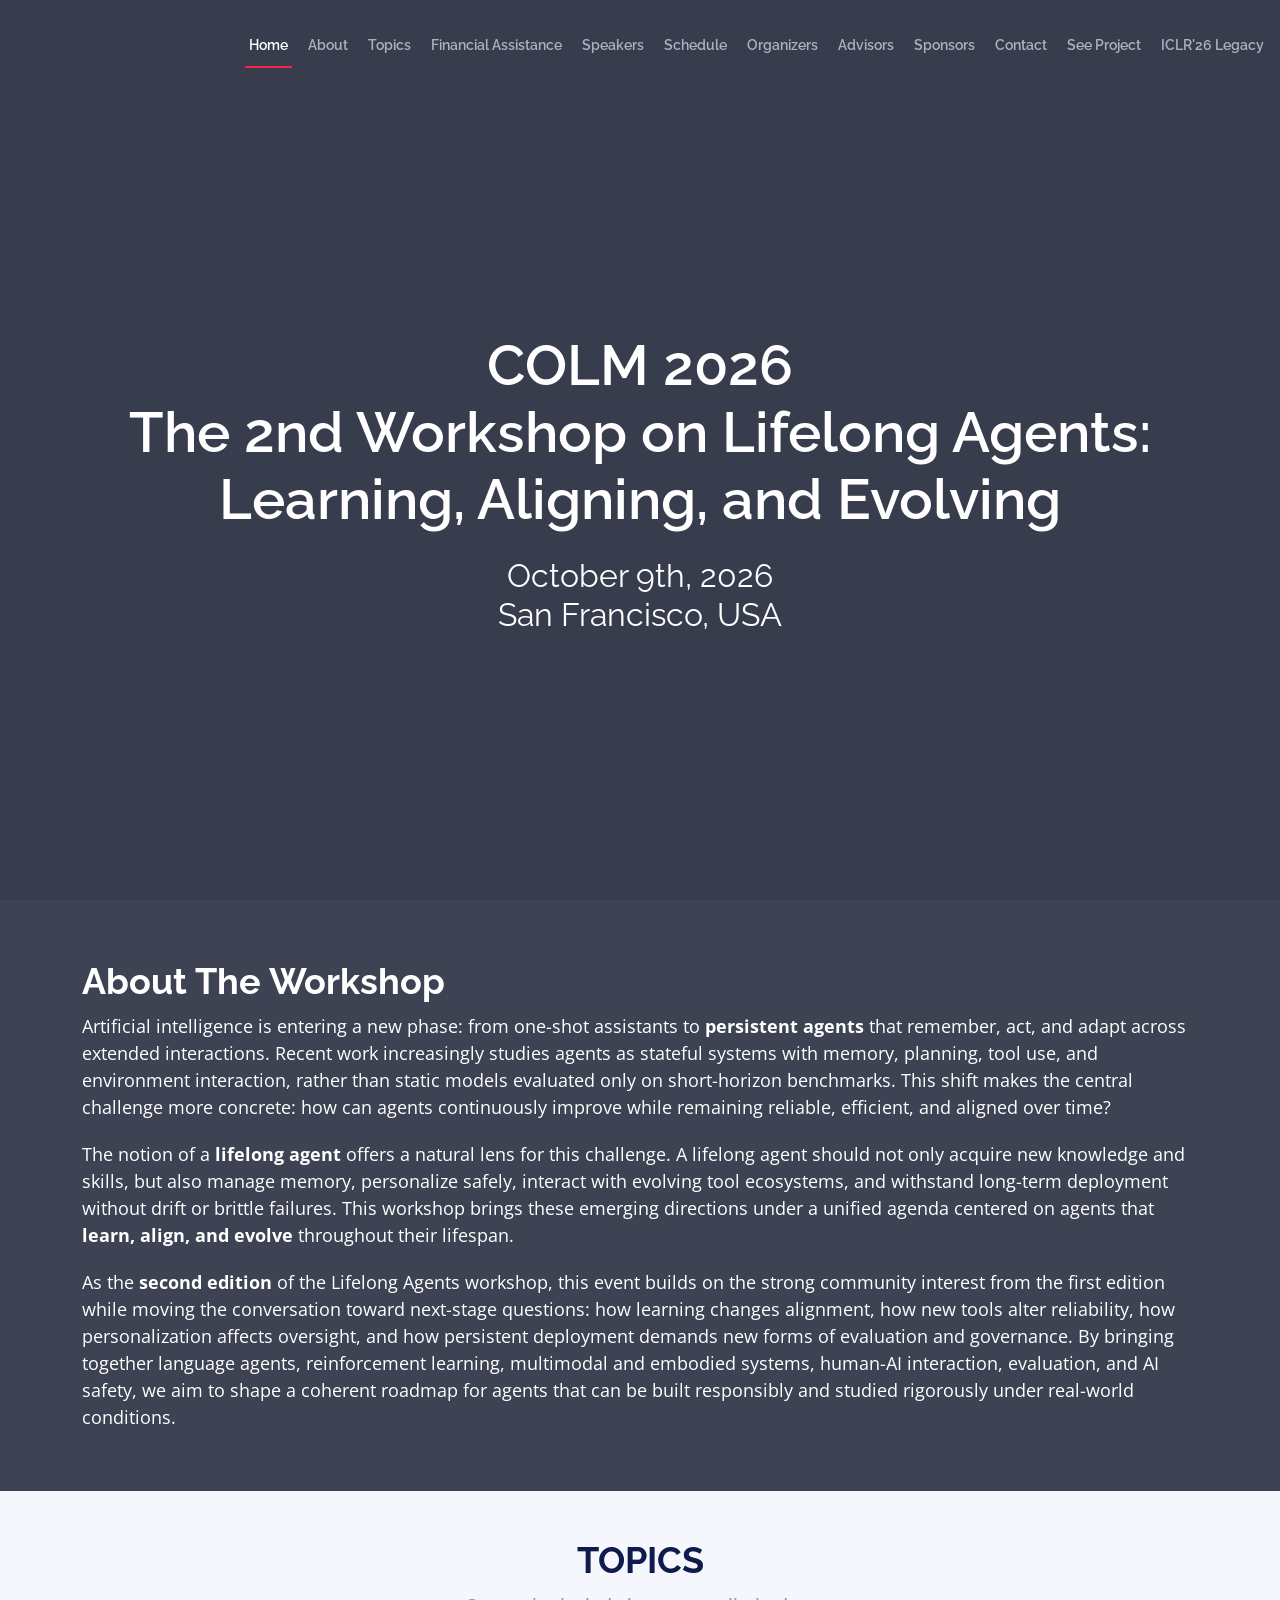
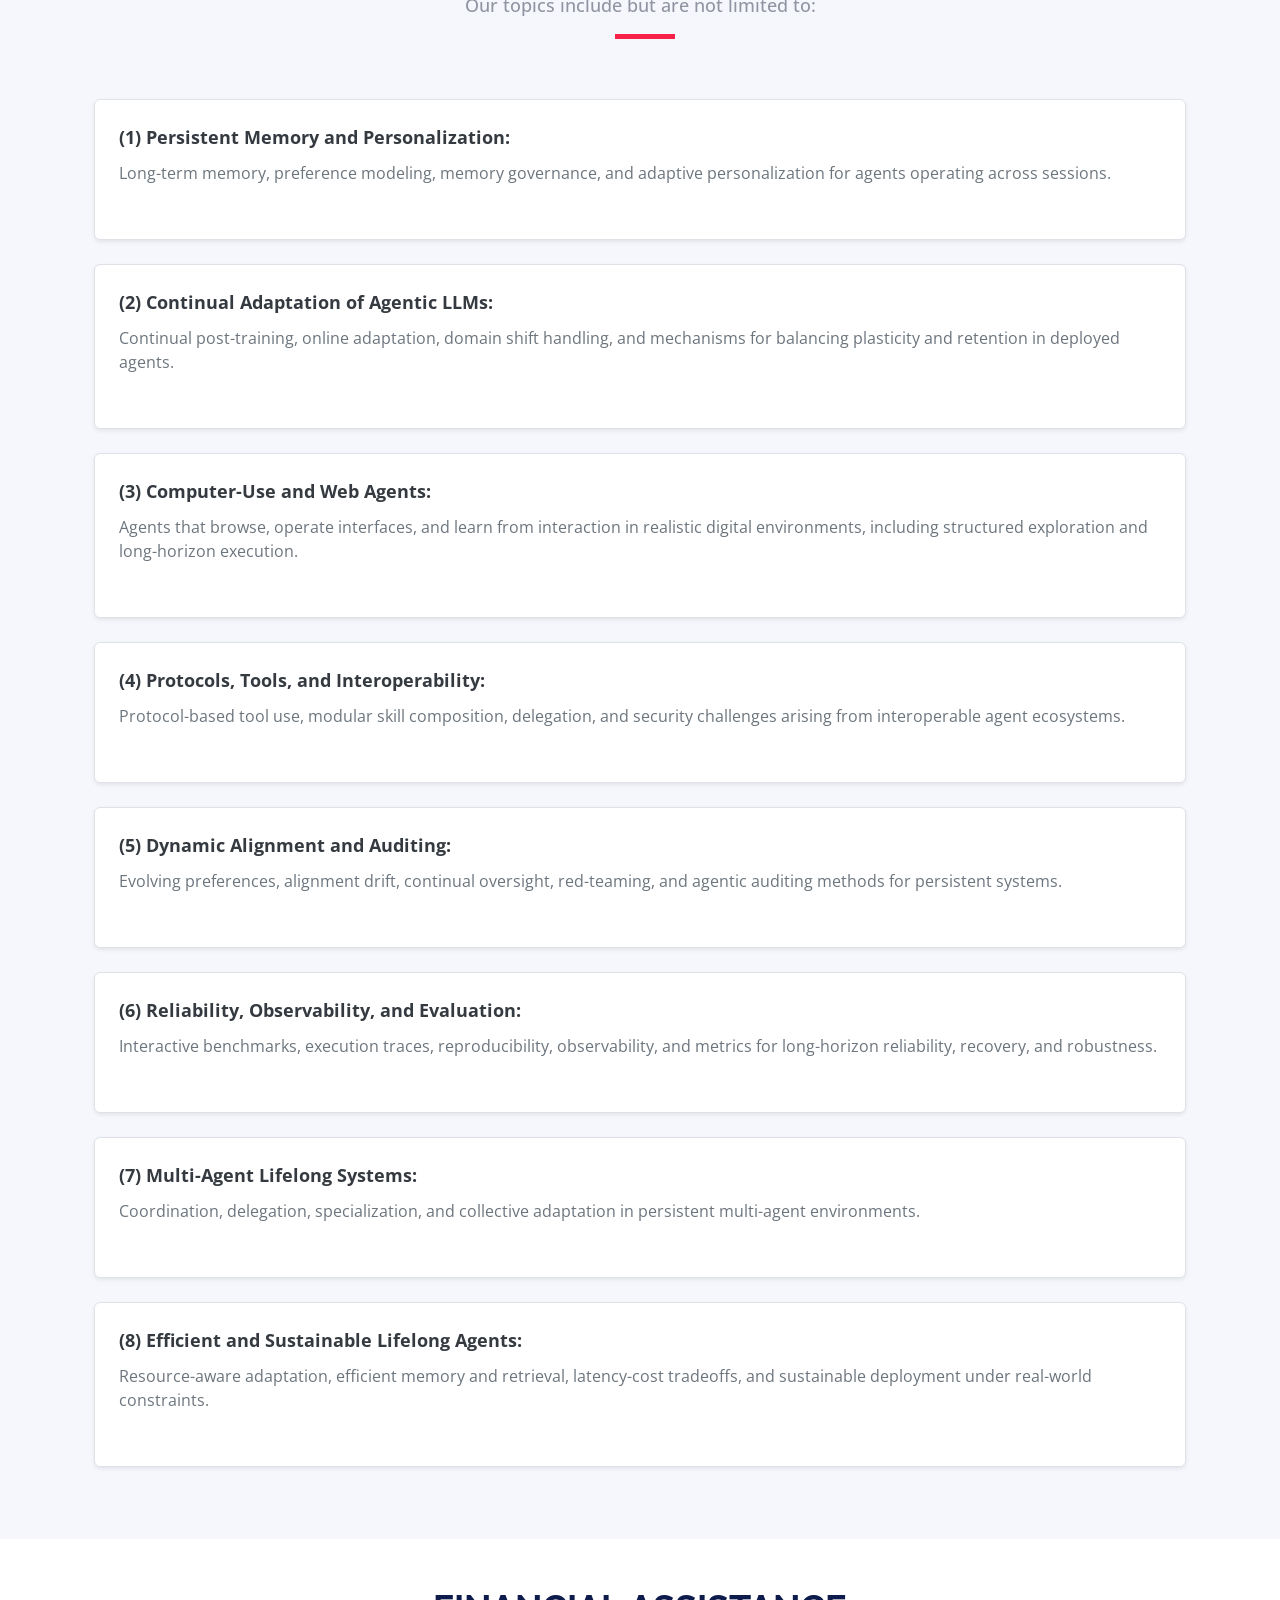
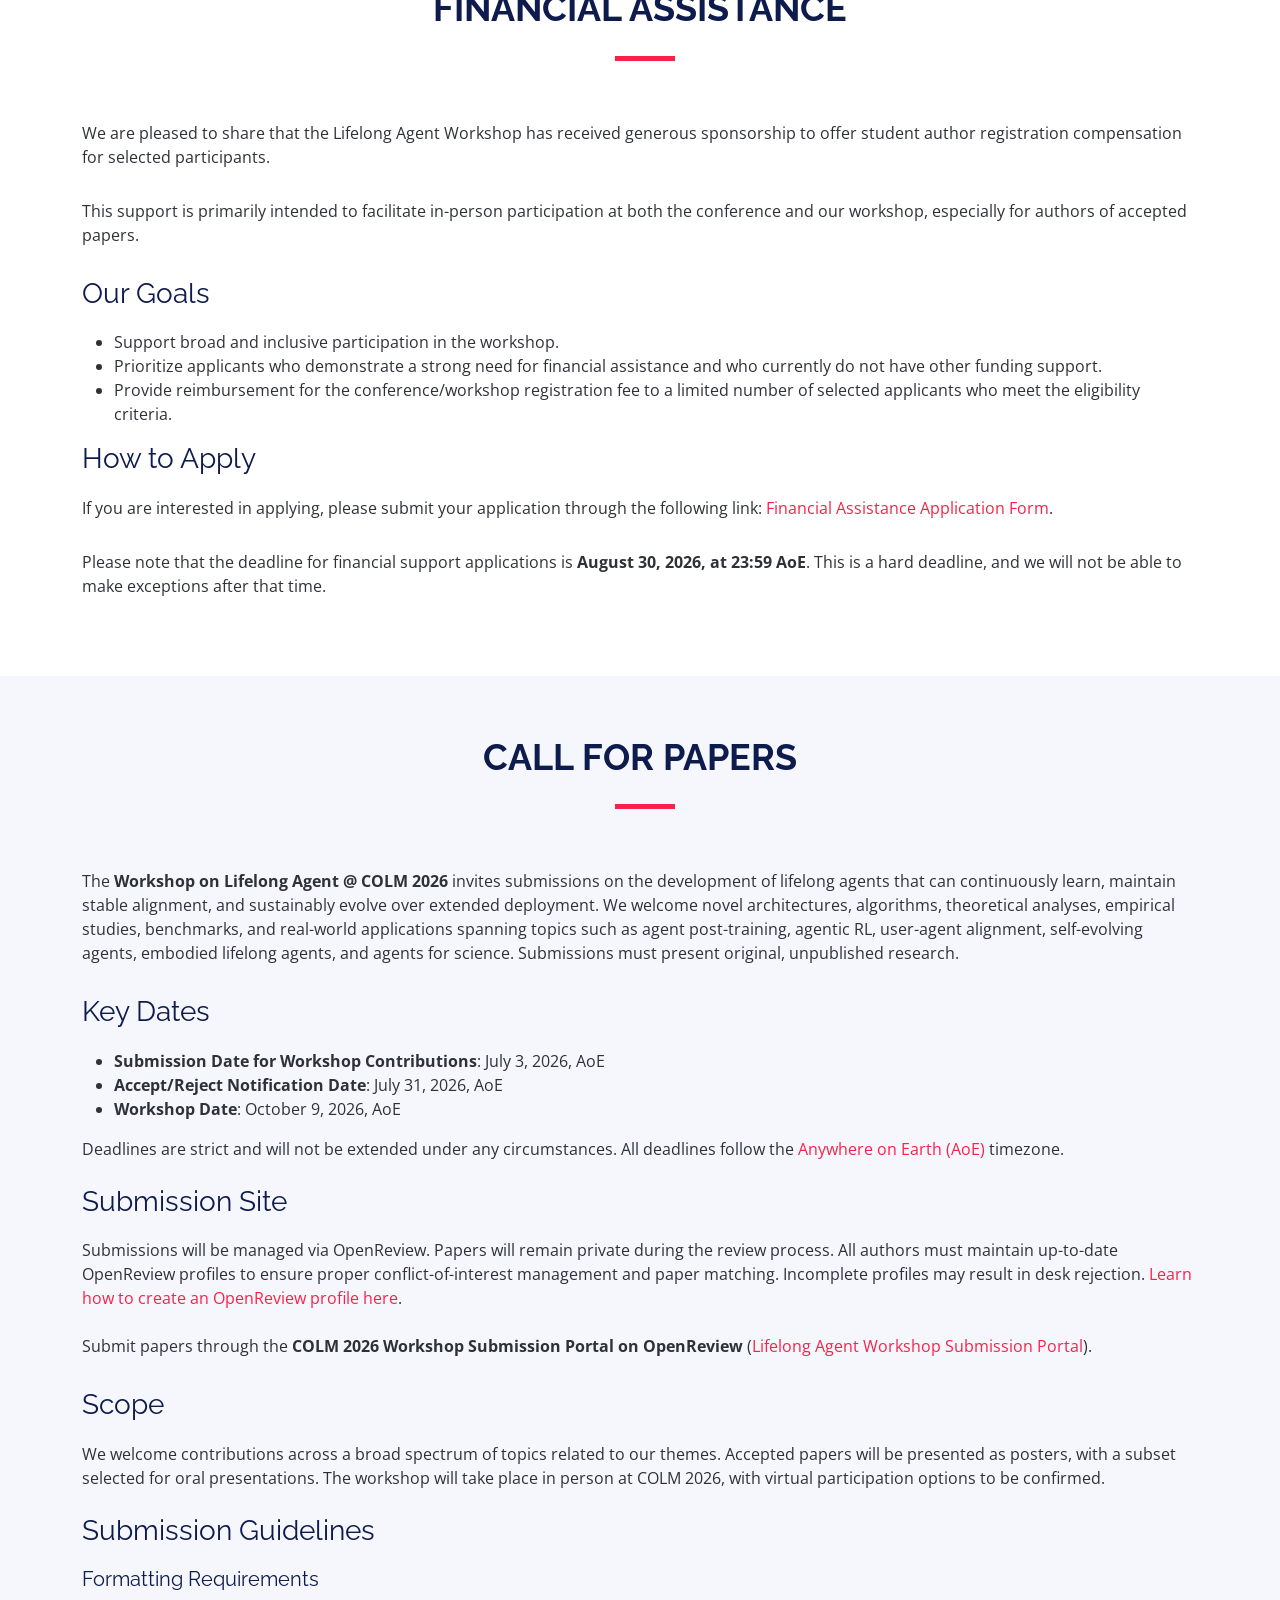
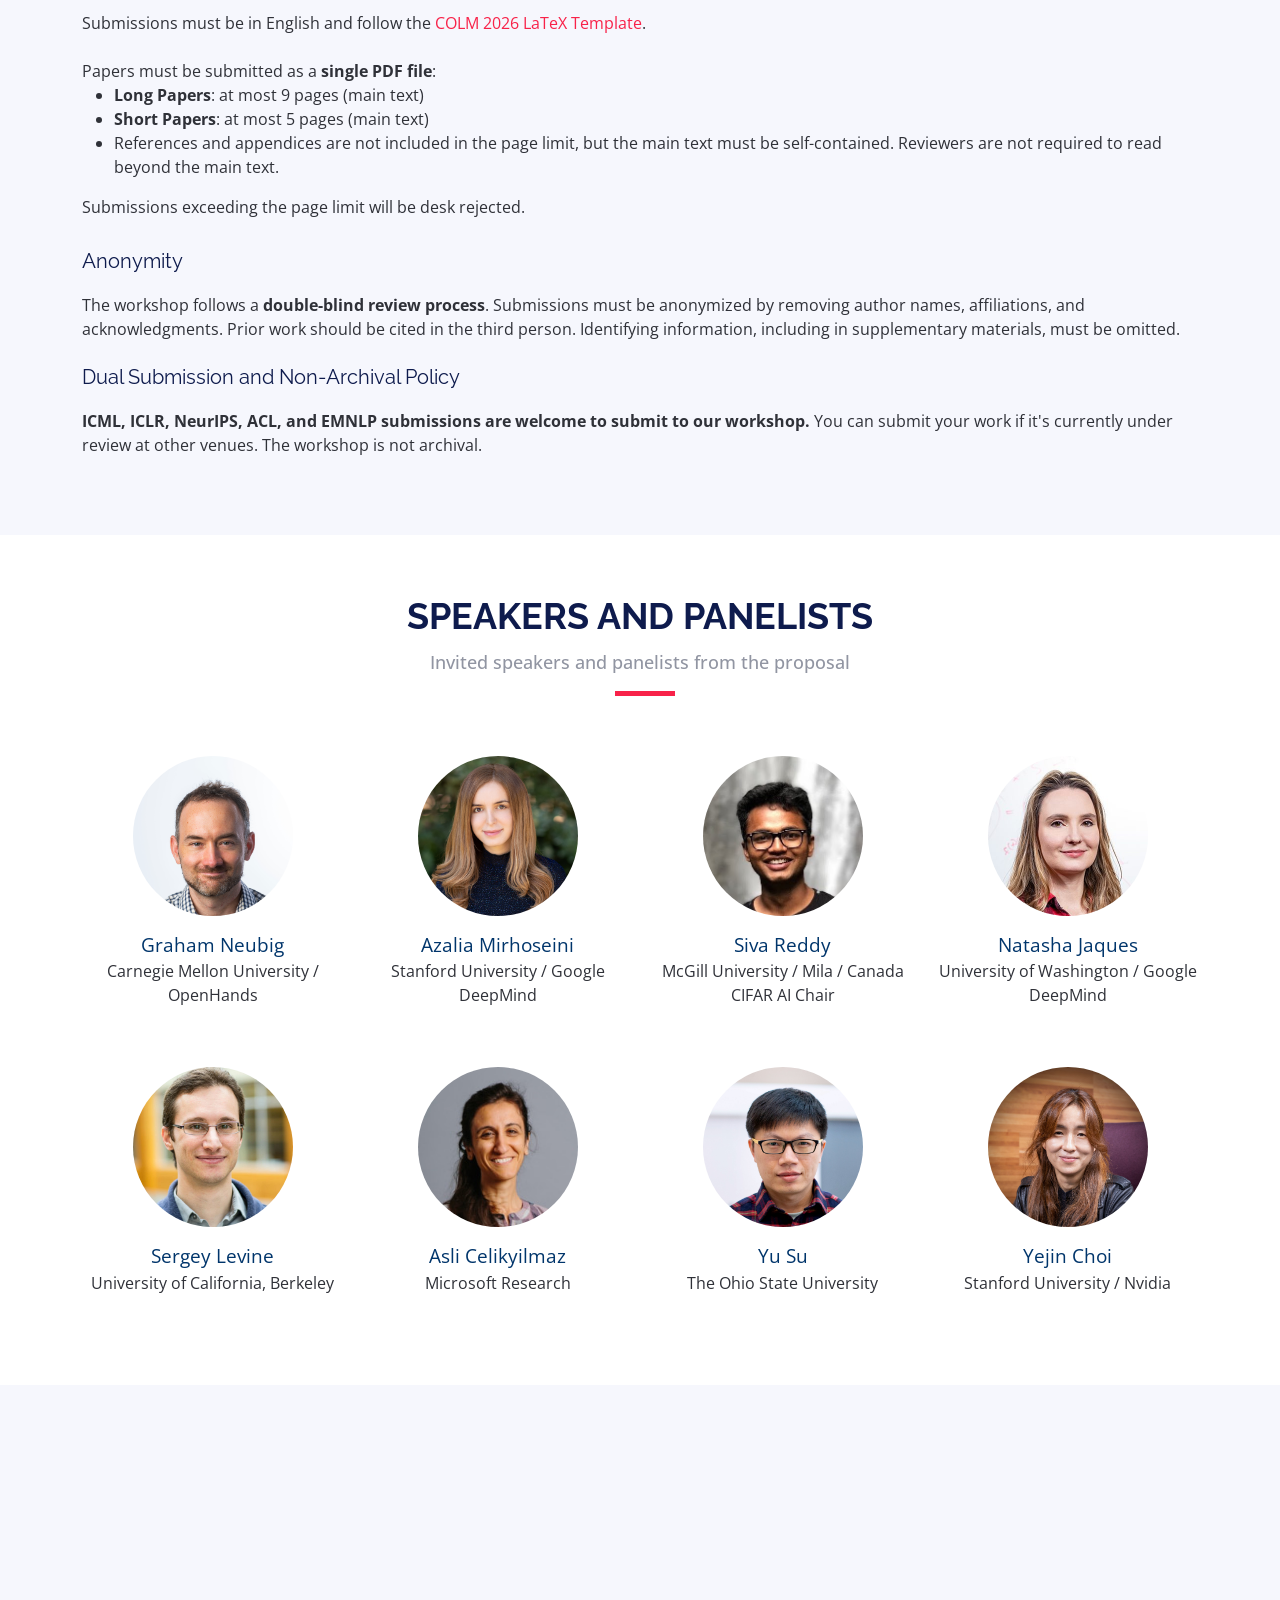
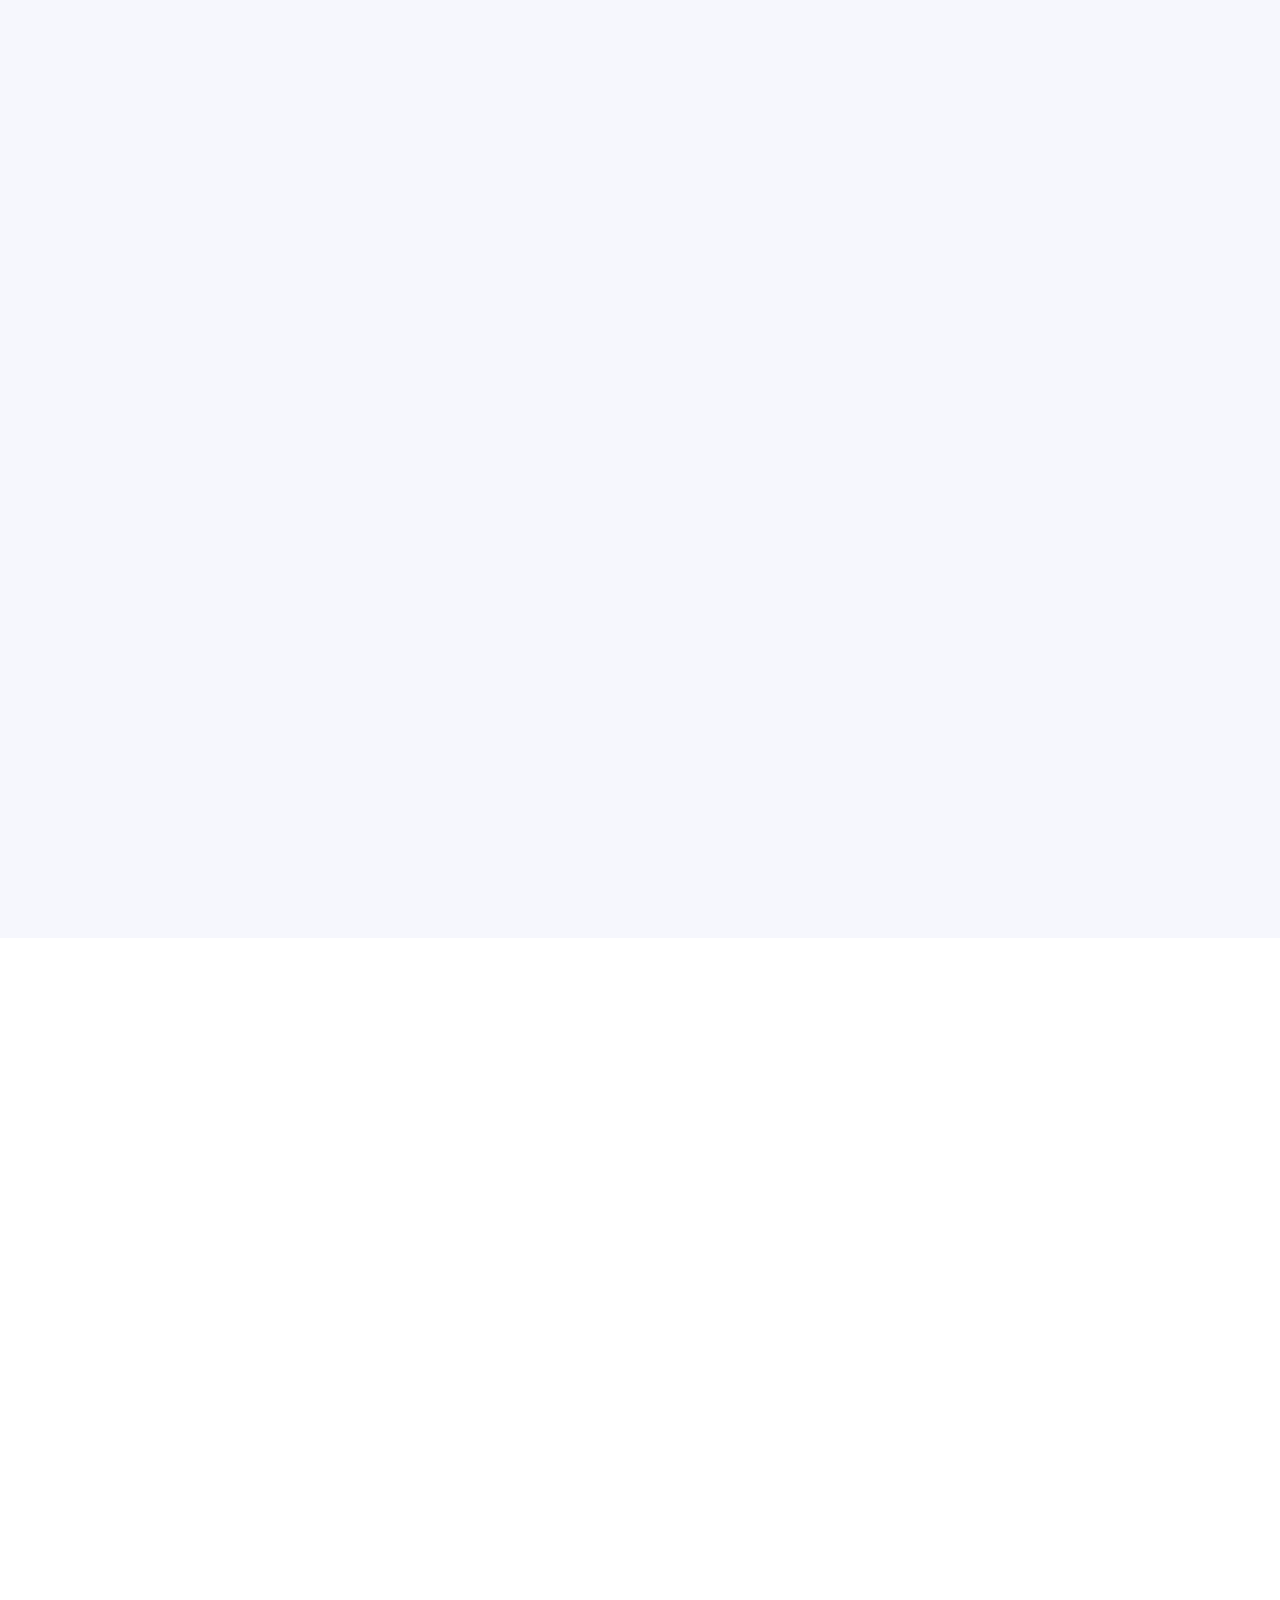
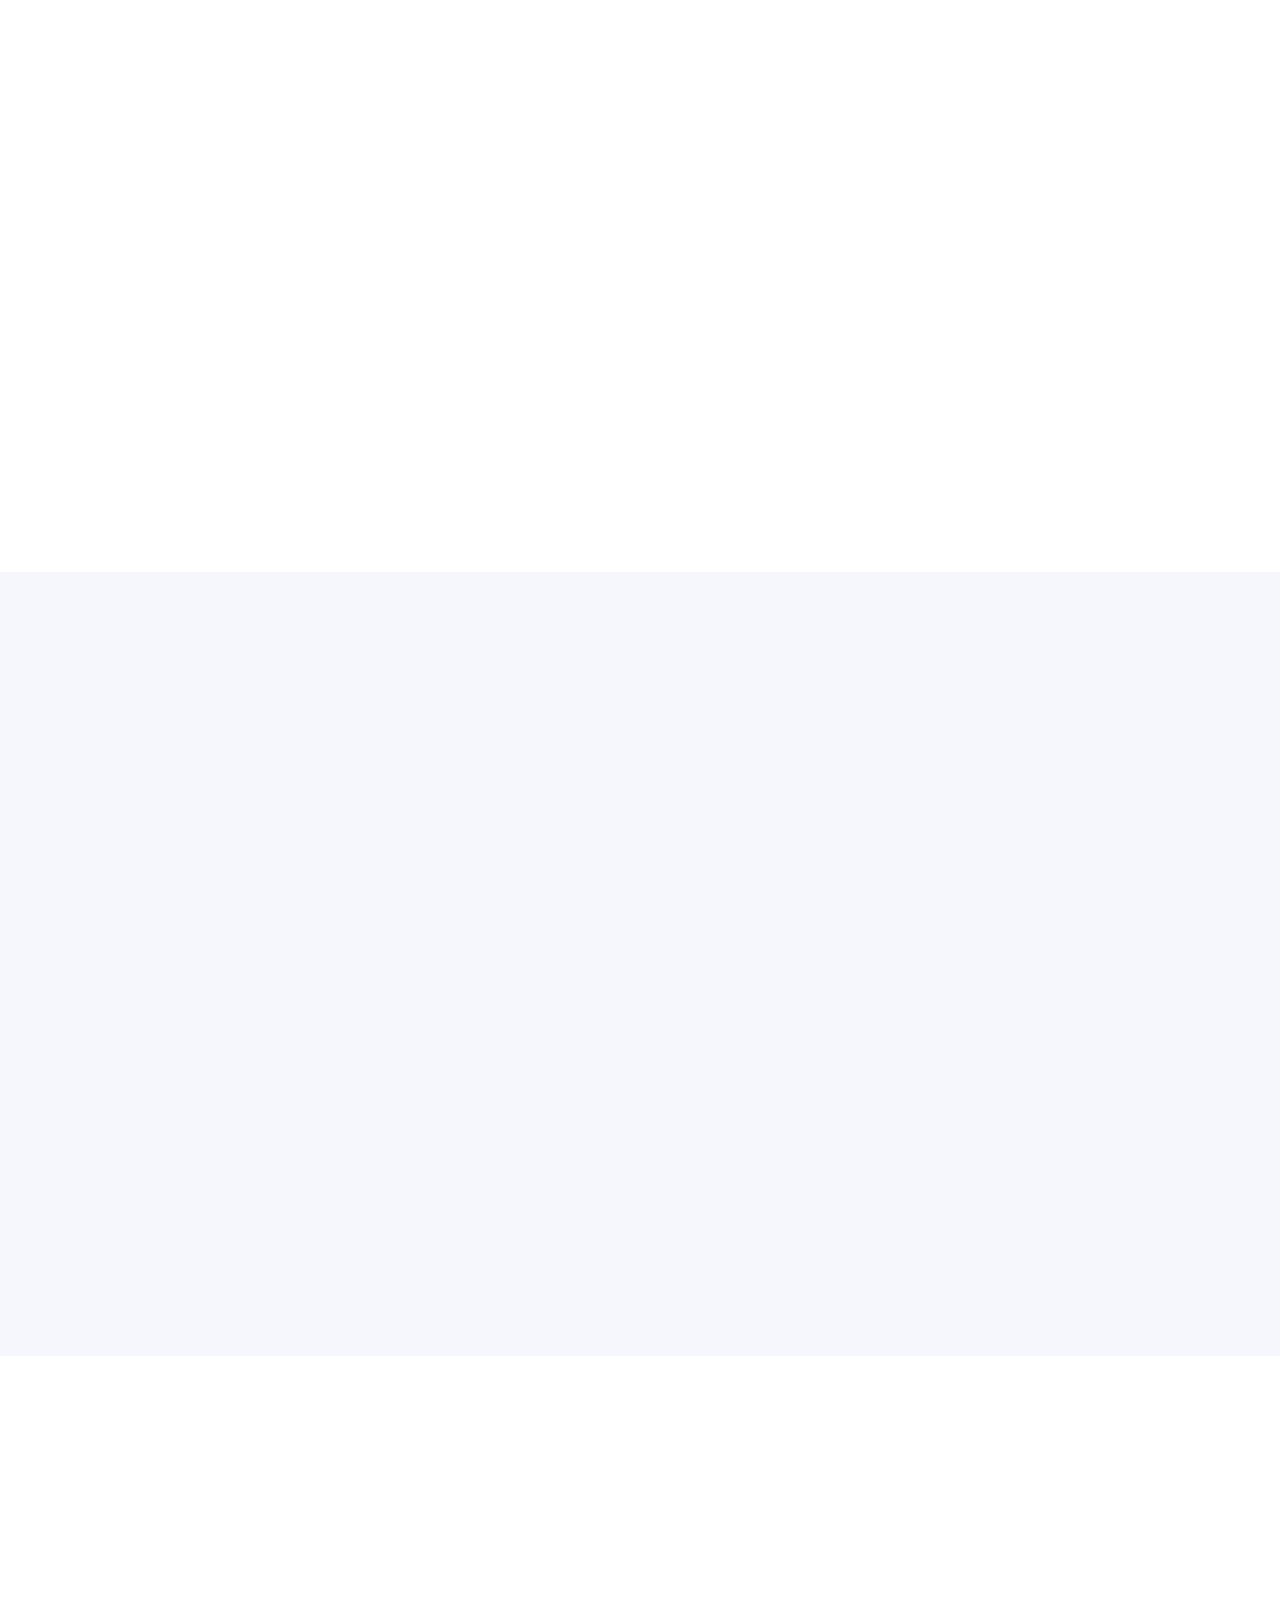
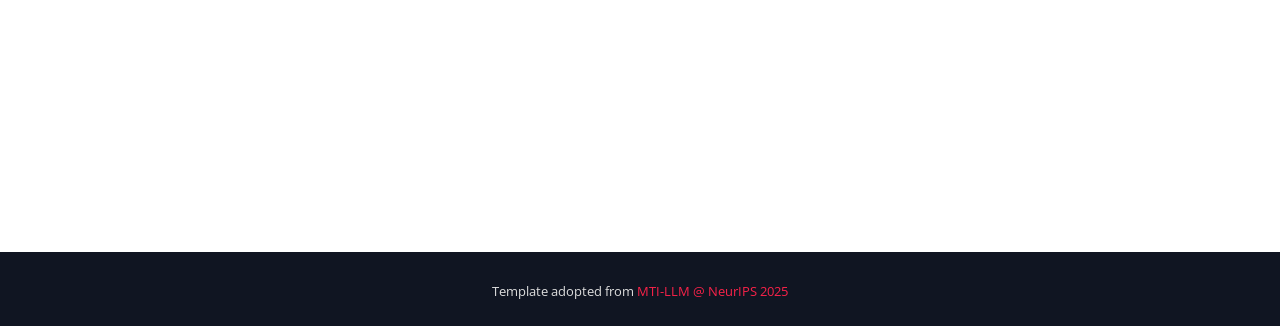
==== index.html @ 5d6834c6 "change snorkel AI logo" ====
<!DOCTYPE html>
<html lang="en">

<head>
  <meta charset="utf-8">
  <meta content="width=device-width, initial-scale=1.0" name="viewport">

  <title>COLM 2026 - The 2nd Workshop on Lifelong Agents: Learning, Aligning, and Evolving</title>
  <meta content="COLM 2026 workshop on Lifelong Agents: persistent AI agents that learn, align, and evolve over time." name="description">
  <meta content="lifelong agents, AI agents, COLM 2026, continual adaptation, memory, alignment, evaluation" name="keywords">

  <link href="assets/img/others/robot.png" rel="icon">
  <link href="assets/img/others/robot.png" rel="apple-touch-icon">

  <link href="https://fonts.googleapis.com/css?family=Open+Sans:300,300i,400,400i,700,700i|Raleway:300,400,500,700,800" rel="stylesheet">

  <link href="assets/vendor/aos/aos.css" rel="stylesheet">
  <link href="assets/vendor/bootstrap/css/bootstrap.min.css" rel="stylesheet">
  <link href="assets/vendor/bootstrap-icons/bootstrap-icons.css" rel="stylesheet">
  <link href="assets/vendor/glightbox/css/glightbox.min.css" rel="stylesheet">
  <link href="assets/vendor/swiper/swiper-bundle.min.css" rel="stylesheet">

  <link href="assets/css/style_colm26.css" rel="stylesheet">
  
  <style>
    .schedule-table {
      width: 100%;
      border-collapse: collapse;
      background: #fff;
      font-family: Arial, sans-serif;
      box-shadow: 0 2px 8px rgba(0, 0, 0, 0.1);
      margin: 20px 0;
    }
    .schedule-table th,
    .schedule-table td {
      padding: 12px 15px;
      border-bottom: 1px solid #ccc;
      text-align: left;
    }
    .schedule-table th {
      background-color: #f7f7f7;
      font-weight: bold;
    }
    .schedule-table tbody tr:nth-child(even) {
      background-color: #f9f9f9;
    }
    .schedule-table tbody tr:hover {
      background-color: #f1f1f1;
    }
    /* 响应式设计 */
    @media (max-width: 768px) {
      .schedule-table th,
      .schedule-table td {
        padding: 10px;
      }
    }
    
    /* Unified organizer image styles */
    #organizers .speaker img {
      width: 160px;
      height: 160px;
      object-fit: cover;
      object-position: center top;
      border-radius: 50%;
      margin-bottom: 15px;
    }
    
    /* Unified speaker image styles */
    #speakers .speaker img {
      width: 160px;
      height: 160px;
      object-fit: cover;
      object-position: center top;
      border-radius: 50%;
      margin-bottom: 15px;
    }
    
    /* Unified panelist image styles */
    #panelists .speaker img {
      width: 160px;
      height: 160px;
      object-fit: cover;
      object-position: center top;
      border-radius: 50%;
      margin-bottom: 15px;
    }
    
    /* Unified advisor image styles */
    #advisors .speaker img {
      width: 160px;
      height: 160px;
      object-fit: cover;
      object-position: center top;
      border-radius: 50%;
      margin-bottom: 15px;
    }
    
    /* Unified sponsor image styles */
    #sponsors .speaker img {
      width: 300px;
      height: auto;
      object-fit: contain;
      margin-bottom: 15px;
    }

    /* Unified sponsor image styles */
    #sponsors .supporter-logo{
      height: 150px;              /* fixed logo box height */
      display: flex;
      align-items: center;
      justify-content: center;
    }

    #sponsors .supporter-logo img{
      max-width: 500px;           /* keep your 300px intent */
      max-height: 100%;
      width: auto;
      height: auto;
      object-fit: contain;
      margin-bottom: 30px;           /* spacing handled by text margin */
    }

    .openreview-cta {
      display: inline-flex;
      align-items: center;
      justify-content: center;
      gap: 8px;
      padding: 12px 28px;
      border: 2px solid #f82249;
      border-radius: 50px;
      background: #f82249;
      color: #fff;
      font-family: "Raleway", sans-serif;
      font-size: 15px;
      font-weight: 700;
      line-height: 1;
      text-decoration: none;
      box-shadow: 0 10px 28px rgba(248, 34, 73, 0.25);
      transition: all 0.25s ease;
    }

    .openreview-cta:visited,
    .openreview-cta:active,
    .openreview-cta:focus {
      color: #fff;
      text-decoration: none;
    }

    .openreview-cta:hover {
      background: #fff;
      color: #f82249;
      text-decoration: none;
      transform: translateY(-2px);
      box-shadow: 0 14px 34px rgba(248, 34, 73, 0.32);
    }

    .hero-openreview-cta {
      margin: 0 0 24px;
    }

    .cfp-openreview-cta {
      margin: -25px 0 34px;
      text-align: center;
    }
  </style>
  </head>

<body>

  <header id="header" class="d-flex align-items-center ">
    <div class="container-fluid container-xxl d-flex align-items-center">

      <nav id="navbar" class="navbar order-last order-lg-0 ms-auto">
        <ul>
          <li><a class="nav-link scrollto active" href="#hero">Home</a></li>
          <li><a class="nav-link scrollto" href="#about">About</a></li>
          <li><a class="nav-link scrollto" href="#topic">Topics</a></li>
          <!-- <li><a class="nav-link scrollto" href="#submissions">Call for Papers</a></li> -->
          <li><a class="nav-link scrollto" href="#financial-assistance">Financial Assistance</a></li>
          <li><a class="nav-link scrollto" href="#speakers">Speakers</a></li>
          <!-- <li><a class="nav-link scrollto" href="#accepted-paper">Accepted Papers</a></li> -->
          <li><a class="nav-link scrollto" href="#schedule">Schedule</a></li>
          <!-- <li><a class="nav-link scrollto" href="#grant">Student Registration Grant</a></li> -->
          <li><a class="nav-link scrollto" href="#organizers">Organizers</a></li>
          <li><a class="nav-link scrollto" href="#advisors">Advisors</a></li>
          <li><a class="nav-link scrollto" href="#sponsors">Sponsors</a></li>
          <!-- <li><a class="nav-link scrollto" href="#faq">FAQ</a></li> -->
          <li><a class="nav-link scrollto" href="mailto:lifelongagent@googlegroups.com">Contact</a></li>
          <li><a class="nav-link scrollto" href="https://lifelongagent.github.io/Project-Lifelong-Agent/index.html">See Project</a></li>
          <li><a class="nav-link scrollto" href="https://lifelongagent.github.io/iclr26.html">ICLR'26 Legacy</a></li>
        </ul>
        <i class="bi bi-list mobile-nav-toggle"></i>
      </nav>

    </div>
  </header><section id="hero">
    <div class="hero-container" data-aos="zoom-in" data-aos-delay="200">
              <h1 class="mb-4 pb-0" style="text-transform: none;">
                
          COLM 2026 <br>
          The 2nd Workshop on Lifelong Agents:<br>
          Learning, Aligning, and Evolving<br>
          </h1>
          <!-- <a class="openreview-cta hero-openreview-cta" href="https://openreview.net/group?id=colmweb.org/COLM/2026/Workshop/LLA" target="_blank" rel="noopener noreferrer">
            Submit via OpenReview <i class="bi bi-box-arrow-up-right"></i>
          </a> -->
          <h2 class="mb-4 pb-0" style="text-transform: none; color: white;">
            October 9th, 2026<br>
            San Francisco, USA
          </h2>
        
      <!-- <div class="social-links" style="margin-top: 25px;">
        <a href="https://x.com/mti_neurips" target="_blank" rel="noopener noreferrer" style="margin-right: 15px; text-decoration: none; color: #1DA1F2;">
          Twitter
        </a>
        <a href="https://openreview.net/group?id=NeurIPS.cc/2025/Workshop/MTI-LLM" target="_blank" rel="noopener noreferrer" style="text-decoration: none; color: #1DA1F2;">
          OpenReview
        </a>
      </div> -->
    </div>
  </section>
  <main id="main">

  <section id="about">
      <div class="container position-relative" data-aos="fade-up">
          <div class="row">
              <div class="col-lg-12">
                  <h2>About The Workshop</h2>
                  <p style="font-size: 18px;">
                    Artificial intelligence is entering a new phase: from one-shot assistants to <b>persistent agents</b> that remember, act, and adapt across extended interactions. Recent work increasingly studies agents as stateful systems with memory, planning, tool use, and environment interaction, rather than static models evaluated only on short-horizon benchmarks. This shift makes the central challenge more concrete: how can agents continuously improve while remaining reliable, efficient, and aligned over time?
                  </p>
                  <p style="font-size: 18px;">
                    The notion of a <b>lifelong agent</b> offers a natural lens for this challenge. A lifelong agent should not only acquire new knowledge and skills, but also manage memory, personalize safely, interact with evolving tool ecosystems, and withstand long-term deployment without drift or brittle failures. This workshop brings these emerging directions under a unified agenda centered on agents that <b>learn, align, and evolve</b> throughout their lifespan.
                  </p>
                  <p style="font-size: 18px;">
                    As the <b>second edition</b> of the Lifelong Agents workshop, this event builds on the strong community interest from the first edition while moving the conversation toward next-stage questions: how learning changes alignment, how new tools alter reliability, how personalization affects oversight, and how persistent deployment demands new forms of evaluation and governance. By bringing together language agents, reinforcement learning, multimodal and embodied systems, human-AI interaction, evaluation, and AI safety, we aim to shape a coherent roadmap for agents that can be built responsibly and studied rigorously under real-world conditions.
                  </p>
              </div>
          </div>
      </div>
    </section>

    <section id="topic" class="section-with-bg">
    <br>
    <br>
    <div class="container" data-aos="fade-up">
      <div class="section-header">
        <h2>Topics</h2>
        <p>Our topics include but are not limited to:</p>
      </div>
      <section id="topics">
        <div class="container">
          <div class="row mb-4">
            <div class="col-12">
              <div class="topic-panel interactive-panel p-4 border shadow-sm rounded" style="background: #ffffff;">
                <b style="font-size: 18px; color: #343a40;">(1) Persistent Memory and Personalization:</b>
                <p style="color: #6c757d; margin-top: 10px;">
                  Long-term memory, preference modeling, memory governance, and adaptive personalization for agents operating across sessions.
                </p>
              </div>
            </div>
          </div>

          <div class="row mb-4">
            <div class="col-12">
              <div class="topic-panel interactive-panel p-4 border shadow-sm rounded" style="background: #ffffff;">
                <b style="font-size: 18px; color: #343a40;">(2) Continual Adaptation of Agentic LLMs:</b>
                <p style="color: #6c757d; margin-top: 10px;">
                  Continual post-training, online adaptation, domain shift handling, and mechanisms for balancing plasticity and retention in deployed agents.
                </p>
              </div>
            </div>
          </div>

          <div class="row mb-4">
            <div class="col-12">
              <div class="topic-panel interactive-panel p-4 border shadow-sm rounded" style="background: #ffffff;">
                <b style="font-size: 18px; color: #343a40;">(3) Computer-Use and Web Agents:</b>
                <p style="color: #6c757d; margin-top: 10px;">
                  Agents that browse, operate interfaces, and learn from interaction in realistic digital environments, including structured exploration and long-horizon execution.
                </p>
              </div>
            </div>
          </div>

          <div class="row mb-4">
            <div class="col-12">
              <div class="topic-panel interactive-panel p-4 border shadow-sm rounded" style="background: #ffffff;">
                <b style="font-size: 18px; color: #343a40;">(4) Protocols, Tools, and Interoperability:</b>
                <p style="color: #6c757d; margin-top: 10px;">
                  Protocol-based tool use, modular skill composition, delegation, and security challenges arising from interoperable agent ecosystems.
                </p>
              </div>
            </div>
          </div>

          <div class="row mb-4">
            <div class="col-12">
              <div class="topic-panel interactive-panel p-4 border shadow-sm rounded" style="background: #ffffff;">
                <b style="font-size: 18px; color: #343a40;">(5) Dynamic Alignment and Auditing:</b>
                <p style="color: #6c757d; margin-top: 10px;">
                  Evolving preferences, alignment drift, continual oversight, red-teaming, and agentic auditing methods for persistent systems.
                </p>
              </div>
            </div>
          </div>

          <div class="row mb-4">
            <div class="col-12">
              <div class="topic-panel interactive-panel p-4 border shadow-sm rounded" style="background: #ffffff;">
                <b style="font-size: 18px; color: #343a40;">(6) Reliability, Observability, and Evaluation:</b>
                <p style="color: #6c757d; margin-top: 10px;">
                  Interactive benchmarks, execution traces, reproducibility, observability, and metrics for long-horizon reliability, recovery, and robustness.
                </p>
              </div>
            </div>
          </div>

          <div class="row mb-4">
            <div class="col-12">
              <div class="topic-panel interactive-panel p-4 border shadow-sm rounded" style="background: #ffffff;">
                <b style="font-size: 18px; color: #343a40;">(7) Multi-Agent Lifelong Systems:</b>
                <p style="color: #6c757d; margin-top: 10px;">
                  Coordination, delegation, specialization, and collective adaptation in persistent multi-agent environments.
                </p>
              </div>
            </div>
          </div>

          <div class="row mb-4">
            <div class="col-12">
              <div class="topic-panel interactive-panel p-4 border shadow-sm rounded" style="background: #ffffff;">
                <b style="font-size: 18px; color: #343a40;">(8) Efficient and Sustainable Lifelong Agents:</b>
                <p style="color: #6c757d; margin-top: 10px;">
                  Resource-aware adaptation, efficient memory and retrieval, latency-cost tradeoffs, and sustainable deployment under real-world constraints.
                </p>
              </div>
            </div>
          </div>

        </div>
      </section>

    </div>
    <br>
    <br>
    </section>
    

    <section id="financial-assistance">
      <div class="container" data-aos="fade-up">
        <br>
        <br>
        <div class="section-header">
          <h2>Financial Assistance</h2>
        </div>
        <p>
          We are pleased to share that the Lifelong Agent Workshop has received generous sponsorship to offer student author registration compensation for selected participants.
        </p>
        <p>
          This support is primarily intended to facilitate in-person participation at both the conference and our workshop, especially for authors of accepted papers.
        </p>
        <h3>Our Goals</h3>
        <ul class="fa-ul">
          <li><span class="fa-li"><i class="fa fa-check"></i></span>Support broad and inclusive participation in the workshop.</li>
          <li><span class="fa-li"><i class="fa fa-check"></i></span>Prioritize applicants who demonstrate a strong need for financial assistance and who currently do not have other funding support.</li>
          <li><span class="fa-li"><i class="fa fa-check"></i></span>Provide reimbursement for the conference/workshop registration fee to a limited number of selected applicants who meet the eligibility criteria.</li>
        </ul>
        <h3>How to Apply</h3>
        <p>
          If you are interested in applying, please submit your application through the following link: <a href="https://forms.gle/DE3L2P4Zt9M2Nob27" target="_blank">Financial Assistance Application Form</a>.
        </p>
        <p>
          Please note that the deadline for financial support applications is <b>August 30, 2026, at 23:59 AoE</b>. This is a hard deadline, and we will not be able to make exceptions after that time.
        </p>
        <br>
        <br>
      </div>
    </section>


    <section id="submissions" class="section-with-bg" style="padding-top: 60px;">
      <div class="container" data-aos="fade-up">
        <!-- <div class="section-header">
          <h2>Call for Papers</h2>
          <p>Submission format, important dates, and review expectations</p>
        </div>

        <h3>Submission Guidelines</h3>
        <p style="font-size: 18px;">
          We invite submissions on lifelong agents in both <b>short paper</b> format (up to 5 pages) and <b>long paper</b> format (up to 9 pages). Please make sure your submission is <b>clearly related to the topics outlined above</b> or includes a discussion of lifelong learning, alignment, or evolution in the context of persistent agents. We welcome empirical studies, theoretical analyses, system descriptions, and position papers that advance our understanding of lifelong agents.
        </p>
        <p style="font-size: 18px;">
          All submissions should follow the <b>COLM 2026 format</b> and must be <b>anonymous</b> for review.
        </p>

        <h3>Important Dates</h3>
        <table class="schedule-table table align-middle">
          <tbody>
            <tr>
              <td>Workshop paper submission deadline</td>
              <td><b>July 3, 2026</b></td>
            </tr>
            <tr>
              <td>Notification of acceptance</td>
              <td><b>July 24, 2026</b></td>
            </tr>
            <tr>
              <td>Other dates</td>
              <td><b>TBD</b></td>
            </tr>
          </tbody>
        </table>

        <p style="font-size: 18px; margin-top: 15px;">
          Deadlines are strict and will not be extended under any circumstances. All deadlines follow the <a href="https://time.is/Anywhere_on_Earth">Anywhere on Earth (AoE)</a> timezone.
          <br>
          <br>

          More details about submission site, camera-ready instructions, and additional deadlines will be announced once finalized.
        </p> -->

        <div class="section-header">
          <h2>Call For Papers</h2>
        </div>
        <!-- <div class="cfp-openreview-cta">
          <a class="openreview-cta" href="https://openreview.net/group?id=colmweb.org/COLM/2026/Workshop/LLA" target="_blank" rel="noopener noreferrer">
            Submit via OpenReview <i class="bi bi-box-arrow-up-right"></i>
          </a>
        </div> -->
        <p>
          The <b>Workshop on Lifelong Agent @ COLM 2026</b> invites submissions on the development of lifelong agents that can continuously learn, maintain stable alignment, and sustainably evolve over extended deployment. We welcome novel architectures, algorithms, theoretical analyses, empirical studies, benchmarks, and real-world applications spanning topics such as agent post-training, agentic RL, user-agent alignment, self-evolving agents, embodied lifelong agents, and agents for science. Submissions must present original, unpublished research.
        </p>
        <h3>Key Dates</h3>
        <ul class="fa-ul">
          <li><span class="fa-li"><i class="fa fa-check"></i></span><b>Submission Date for Workshop Contributions</b>: July 3, 2026, AoE</li> 
          <!-- <del>February 15, 2025</del> <span style="color: red; font-weight: bold;">September <del>1st</del>2nd, 2025, AoE</span></li> -->
          <li><span class="fa-li"><i class="fa fa-check"></i></span><b>Accept/Reject Notification Date</b>: July 31, 2026, AoE</li>
          <li><span class="fa-li"><i class="fa fa-check"></i></span><b>Workshop Date</b>: October 9, 2026, AoE</li>
        </ul>
        Deadlines are strict and will not be extended under any circumstances. All deadlines follow the <a href="https://time.is/Anywhere_on_Earth">Anywhere on Earth (AoE)</a> timezone.
        <br>
        <br>
        <h3>Submission Site</h3>
        <p>
          Submissions will be managed via OpenReview. Papers will remain private during the review process. All authors must maintain up-to-date OpenReview profiles to ensure proper conflict-of-interest management and paper matching. Incomplete profiles may result in desk rejection.  
          <a href="https://docs.openreview.net/getting-started/creating-an-openreview-profile">Learn how to create an OpenReview profile here</a>.
          <br>
          <br>
          Submit papers through the <b>COLM 2026 Workshop Submission Portal on OpenReview</b> (<a href="https://openreview.net/group?id=colmweb.org/COLM/2026/Workshop/LLA" target="_blank">Lifelong Agent Workshop Submission Portal</a>).
        </p>

        <h3>Scope</h3>
        We welcome contributions across a broad spectrum of topics related to our themes. Accepted papers will be presented as posters, with a subset selected for oral presentations. The workshop will take place in person at COLM 2026, with virtual participation options to be confirmed.

        <br>
        <br>
        <h3>Submission Guidelines</h3>

        <h5>Formatting Requirements</h5>
        Submissions must be in English and follow the <a href="https://www.overleaf.com/latex/templates/colm-2026-template/wbwzrwczsqvg">COLM 2026 LaTeX Template</a>.  
        <br>
        <br> 
        Papers must be submitted as a <b>single PDF file</b>:  
        <ul class="fa-ul">
          <li><span class="fa-li"><i class="fa fa-check"></i></span><b>Long Papers</b>: at most 9 pages (main text)</li>
          <li><span class="fa-li"><i class="fa fa-check"></i></span><b>Short Papers</b>: at most 5 pages (main text)</li>
          <li><span class="fa-li"><i class="fa fa-check"></i></span>References and appendices are not included in the page limit, but the main text must be self-contained. Reviewers are not required to read beyond the main text.</li>
        </ul>

        <p>Submissions exceeding the page limit will be desk rejected.</p>

        <h5>Anonymity</h5>
        The workshop follows a <b>double-blind review process</b>. Submissions must be anonymized by removing author names, affiliations, and acknowledgments. Prior work should be cited in the third person. Identifying information, including in supplementary materials, must be omitted.
        <br>
        <br>
        
        <h5>Dual Submission and Non-Archival Policy</h5>
        <p><b>ICML, ICLR, NeurIPS, ACL, and EMNLP submissions are welcome to submit to our workshop.</b> You can submit your work if it's currently under review at other venues. The workshop is not archival.</p>

        <!-- <h5>Transparency</h5>
        By submitting to the workshop, authors agree that for all accepted papers, the original submission, reviews, and meta-reviews will be made publicly available on OpenReview. -->
        <br>
        <br>
      </div>
    </section>

    <section id="speakers">
      <div class="container" data-aos="fade-up">
        <div class="section-header">
          <h2>Speakers and Panelists</h2>
          <p>Invited speakers and panelists from the proposal</p>
        </div>
    
        <div class="row justify-content-center text-center">
    
          <div class="col-lg-3 col-md-6 col-12">
            <div class="speaker" data-aos="fade-up" data-aos-delay="100">
              <img src="assets/img/speakers/graham_neubig.jpg" alt="Graham Neubig" class="img-fluid">
              <br><a href="https://www.phontron.com/" style="font-size: 1.2em; color: #00356B;">Graham Neubig</a></br>
              <p>Carnegie Mellon University / OpenHands</p>
            </div>
          </div>

          <div class="col-lg-3 col-md-6 col-12">
            <div class="speaker" data-aos="fade-up" data-aos-delay="100">
              <img src="assets/img/speakers/azalia_mirhoseini.jpg" alt="Azalia Mirhoseini" class="img-fluid">
              <br><a href="http://azaliamirhoseini.com/" style="font-size: 1.2em; color: #00356B;">Azalia Mirhoseini</a></br>
              <p>Stanford University / Google DeepMind</p>
            </div>
          </div>
    
          <div class="col-lg-3 col-md-6 col-12">
            <div class="speaker" data-aos="fade-up" data-aos-delay="100">
              <img src="assets/img/speakers/siva_reddy.jpg" alt="Siva Reddy" class="img-fluid">
              <br><a href="https://sivareddy.in/" style="font-size: 1.2em; color: #00356B;">Siva Reddy</a></br>
              <p>McGill University / Mila / Canada CIFAR AI Chair</p>
            </div>
          </div>
    
          <div class="col-lg-3 col-md-6 col-12">
            <div class="speaker" data-aos="fade-up" data-aos-delay="100">
              <img src="assets/img/speakers/natasha_jaques.jpg" alt="Natasha Jaques" class="img-fluid">
              <br><a href="https://natashajaques.ai/" style="font-size: 1.2em; color: #00356B;">Natasha Jaques</a></br>
              <p>University of Washington / Google DeepMind</p>
            </div>
          </div>
    
          <div class="col-lg-3 col-md-6 col-12">
            <div class="speaker" data-aos="fade-up" data-aos-delay="100">
              <img src="assets/img/speakers/sergey_levine.jpg" alt="Sergey Levine" class="img-fluid">
              <br><a href="https://people.eecs.berkeley.edu/~svlevine/" style="font-size: 1.2em; color: #00356B;">Sergey Levine</a></br>
              <p>University of California, Berkeley</p>
            </div>
          </div>
    
          <div class="col-lg-3 col-md-6 col-12">
            <div class="speaker" data-aos="fade-up" data-aos-delay="200">
              <img src="assets/img/speakers/asli_celikyilmaz_1.jpeg" alt="Asli Celikyilmaz" class="img-fluid">
              <br><a href="http://asli.us/" style="font-size: 1.2em; color: #00356B;">Asli Celikyilmaz</a></br>
              <p>Microsoft Research</p>
            </div>
          </div>
    
          <div class="col-lg-3 col-md-6 col-12">
            <div class="speaker" data-aos="fade-up" data-aos-delay="100">
              <img src="assets/img/speakers/yu_su.jpg" alt="Yu Su" class="img-fluid">
              <br><a href="https://ysu1989.github.io/" style="font-size: 1.2em; color: #00356B;">Yu Su</a></br>
              <p>The Ohio State University</p>
            </div>
          </div>

          <div class="col-lg-3 col-md-6 col-12">
            <div class="speaker" data-aos="fade-up" data-aos-delay="100">
              <img src="assets/img/speakers/yejin_choi.jpeg" alt="Yejin Choi" class="img-fluid">
              <br><a href="https://yejinc.github.io/" style="font-size: 1.2em; color: #00356B;">Yejin Choi</a></br>
              <p>Stanford University / Nvidia</p>
            </div>
          </div>
    
        </div>
      </div>
    </section>    

  
  <section id="schedule" class="section-with-bg" style="padding-top: 60px;">
    <div class="container" data-aos="fade-up">
      <div class="section-header">
        <h2>Schedule</h2>
        <p>Tentative full-day hybrid workshop schedule. All talks include a Q&A session.</p>
      </div>
      <style>
        .schedule-table td.time, .schedule-table th:first-child { white-space: nowrap; }
        .schedule-table tr.break-row td { background-color: #fff3cd80 !important; }
        .schedule-table tr.poster-row td { background-color: #d1ecf180 !important; }
      </style>
      <div class="table-responsive">
        <table class="schedule-table table align-middle">
          <thead>
            <tr>
              <th>Time&nbsp;(PDT)</th>
              <th>Session</th>
              <th>Speaker</th>
            </tr>
          </thead>
          <tbody>
            <tr>
              <td class="time">08:45 – 09:00</td>
              <td>Opening Remarks</td>
              <td>Organizers</td>
            </tr>
            <tr>
              <td class="time">09:00 – 09:30</td>
              <td>Invited Talk 1</td>
              <td>Graham Neubig (Carnegie Mellon University / OpenHands)</td>
            </tr>
            <tr>
              <td class="time">09:30 – 10:00</td>
              <td>Invited Talk 2</td>
              <td>Azalia Mirhoseini (Stanford University / Google DeepMind)</td>
            </tr>
            <tr>
              <td class="time">10:00 – 11:00</td>
              <td>Coffee Break &amp; Poster Session I</td>
              <td>TBA</td>
            </tr>
            <tr>
              <td class="time">11:00 – 11:30</td>
              <td>Oral Presentations (10 minutes each)</td>
              <td>TBA</td>
            </tr>
            <tr>
              <td class="time">11:30 – 12:00</td>
              <td>Invited Talk 3</td>
              <td>Siva Reddy (McGill University / Mila)</td>
            </tr>
            <tr>
              <td class="time">12:00 – 12:30</td>
              <td>Invited Talk 4</td>
              <td>Natasha Jaques (University of Washington / Google DeepMind)</td>
            </tr>
            <tr class="break-row">
              <td class="time">12:30 – 13:30</td>
              <td colspan="2">Lunch</td>
            </tr>
            <tr>
              <td class="time">13:30 – 14:00</td>
              <td>Invited Talk 5</td>
              <td>Sergey Levine (UC Berkeley)</td>
            </tr>
            <tr>
              <td class="time">14:00 – 14:30</td>
              <td>Panel Discussion I</td>
              <td>TBA</td>
            </tr>
            <tr>
              <td class="time">14:30 – 15:00</td>
              <td>Invited Talk 6</td>
              <td>Asli Celikyilmaz (Microsoft)</td>
            </tr>
            <tr>
              <td class="time">15:00 – 16:00</td>
              <td>Coffee Break &amp; Poster Session II</td>
              <td>TBA</td>
            </tr>
            <tr>
              <td class="time">16:00 – 16:30</td>
              <td>Invited Talk 7</td>
              <td>Yu Su (The Ohio State University)</td>
            </tr>
            <tr>
              <td class="time">16:30 – 17:00</td>
              <td>Invited Talk 8</td>
              <td>Yejin Choi (Stanford University / Nvidia)</td>
            </tr>
            <tr>
              <td class="time">17:00 – 17:30</td>
              <td>Panel Discussion II</td>
              <td>TBA</td>
            </tr>
            <tr>
              <td class="time">17:30 – 17:45</td>
              <td>Awards and Closing Remarks</td>
              <td>Organizers</td>
            </tr>
          </tbody>
        </table>
      </div>
    </div>
  </section>
  

    <br>
    <br>
    <!-- <section id="accepted-paper">
      <div class="container" data-aos="fade-up">
        <div class="section-header">
          <h2>Accepted Paper</h2>
        </div>

        <div class="mb-3" style="border: 1px solid #ddd; border-radius: 5px;">
          <div style="background-color: #e2eeff; padding: 10px; cursor: pointer; font-weight: 500; display: flex; justify-content: space-between; align-items: center;"
            data-bs-toggle="collapse" data-bs-target="#poster-presentations" aria-expanded="true"
            aria-controls="poster-presentations">
            <span>Accepted Papers</span>
            <i class="bi bi-chevron-up"></i>
          </div>
          <div class="collapse" id="poster-presentations">
            <div style="padding: 15px;">
              <ul id="posterList" style="margin-bottom: 0;"></ul>
            </div>
          </div>
        </div>
      </div>
    </section> -->

    <!-- <br>
    <br>
    <section id="grant">
      <div class="container" data-aos="fade-up">
        <div class="section-header">
          <h2>Student Registration Grant</h2>
        </div>
        <p>
          We are excited to offer a limited number of free full conference, "student early" registrations for NeurIPS 2025, exclusively for full-time students attending in person. This initiative aims to support early-career researchers while fostering diversity, equity, and inclusion (DEI) in the academic community.
        </p>
        <h3>Selection Criteria</h3>
        <p>
          Applications will be evaluated based on the strength of the submitted materials (see details below). Priority will be given to students presenting papers at our workshop who lack alternative travel support.
        </p>
        <h3>How to Apply</h3>
          We will share more details soon.

        <h3>Registration Grant Recipients</h3>
        <ul>
          TBA
        </ul>
      </div>
    </section> -->


    <section id="organizers">
      <div class="container" data-aos="fade-up">
        <div class="section-header">
          <h2>Organizers</h2>
          <p>This workshop is organized by</p>
        </div>

        <div class="row">
          <div class="col-md-4 col-sm-6 col-12">
            <div class="speaker" data-aos="fade-up" data-aos-delay="200" style="text-align: center;">
              <img src="assets/img/organizers/profile_cheng.jpg" alt="Cheng Qian" class="img-fluid">
              <br><a href="https://qiancheng0.github.io/" style="font-size: 1.2em; color: #00356B;">Cheng Qian</a></br>
              <p>University of Illinois Urbana-Champaign</p>
            </div>
          </div>
          <div class="col-md-4 col-sm-6 col-12">
            <div class="speaker" data-aos="fade-up" data-aos-delay="200" style="text-align: center;">
              <img src="assets/img/organizers/profile_emre.jpeg" alt="Emre Can Acikgoz" class="img-fluid">
              <br><a href="https://emrecanacikgoz.github.io/" style="font-size: 1.2em; color: #00356B;">Emre Can Acikgoz</a></br>
              <p>University of Illinois Urbana-Champaign</p>
            </div>
          </div>
          <div class="col-md-4 col-sm-6 col-12">
            <div class="speaker" data-aos="fade-up" data-aos-delay="200" style="text-align: center;">
              <img src="assets/img/organizers/profile_hongru.jpeg" alt="Hongru Wang" class="img-fluid">
              <br><a href="https://hrwise-nlp.github.io/" style="font-size: 1.2em; color: #00356B;">Hongru Wang</a></br>
              <p>University of Edinburgh</p>
            </div>
          </div>
          <div class="col-md-4 col-sm-6 col-12">
            <div class="speaker" data-aos="fade-up" data-aos-delay="200" style="text-align: center;">
              <img src="assets/img/organizers/profile_wenyue.jpeg" alt="Wenyue Hua" class="img-fluid">
              <br><a href="https://wenyueh.github.io/en/" style="font-size: 1.2em; color: #00356B;">Wenyue Hua</a></br>
              <p>Microsoft Research, AI Frontiers</p>
            </div>
          </div>
          <div class="col-md-4 col-sm-6 col-12">
            <div class="speaker" data-aos="fade-up" data-aos-delay="200" style="text-align: center;">
              <img src="assets/img/organizers/profile_spandana.jpeg" alt="Spandana Gella" class="img-fluid">
              <br><a href="https://www.servicenow.com/research/author/spandana-gella.html" style="font-size: 1.2em; color: #00356B;">Spandana Gella</a></br>
              <p>ServiceNow AI Research / McGill University</p>
            </div>
          </div>
          <div class="col-md-4 col-sm-6 col-12">
            <div class="speaker" data-aos="fade-up" data-aos-delay="200" style="text-align: center;">
              <img src="assets/img/organizers/profile_jonas.png" alt="Jonas Hübotter" class="img-fluid">
              <br><a href="https://jonhue.github.io/" style="font-size: 1.2em; color: #00356B;">Jonas Hübotter</a></br>
              <p>ETH Zürich</p>
            </div>
          </div>
          <div class="col-md-3 col-sm-6 col-12">
            <div class="speaker" data-aos="fade-up" data-aos-delay="200" style="text-align: center;">
              <img src="assets/img/organizers/profile_zhenfei.jpg" alt="Zhenfei Yin" class="img-fluid">
              <br><a href="https://yinzhenfei.github.io/" style="font-size: 1.2em; color: #00356B;">Zhenfei Yin</a></br>
              <p>University of Oxford</p>
            </div>
          </div>
          <div class="col-md-3 col-sm-6 col-12">
            <div class="speaker" data-aos="fade-up" data-aos-delay="200" style="text-align: center;">
              <img src="assets/img/organizers/profile_siyuan.jpg" alt="Siyuan Wang" class="img-fluid">
              <br><a href="https://siyuanwangw.github.io/" style="font-size: 1.2em; color: #00356B;">Siyuan Wang</a></br>
              <p>The Chinese University of Hong Kong</p>
            </div>
          </div>
          <div class="col-md-3 col-sm-6 col-12">
            <div class="speaker" data-aos="fade-up" data-aos-delay="200" style="text-align: center;">
              <img src="assets/img/organizers/profile_yingcheng.webp" alt="Yingcheng Wu" class="img-fluid">
              <br><a href="https://wu-yc.github.io/" style="font-size: 1.2em; color: #00356B;">Yingcheng Wu</a></br>
              <p>Stanford University</p>
            </div>
          </div>
          <div class="col-md-3 col-sm-6 col-12">
            <div class="speaker" data-aos="fade-up" data-aos-delay="200" style="text-align: center;">
              <img src="assets/img/organizers/profile_manling.jpg" alt="Manling Li" class="img-fluid">
              <br><a href="https://limanling.github.io/" style="font-size: 1.2em; color: #00356B;">Manling Li</a></br>
              <p>Northwestern University</p>
            </div>
          </div>
        </div>
      </div>
    </section>

    <br>
    <br>

    <section id="advisors" class="section-with-bg" style="padding-top: 60px;">
      <div class="container" data-aos="fade-up">
        <div class="section-header">
          <h2>Advisory Board</h2>
          <p>This workshop is advised by</p>
        </div>

        <div class="row">
          <div class="col-md-4 col-sm-6 col-12">
            <div class="speaker" data-aos="fade-up" data-aos-delay="200" style="text-align: center;">
              <img src="assets/img/organizers/profile_alon.png" alt="Alon Halevy" class="img-fluid">
              <br><a href="https://alonhalevy.blogspot.com/" style="font-size: 1.2em; color: #00356B;">Alon Halevy</a></br>
              <p>Google Cloud</p>
            </div>
          </div>
          <div class="col-md-4 col-sm-6 col-12">
            <div class="speaker" data-aos="fade-up" data-aos-delay="200" style="text-align: center;">
              <img src="assets/img/organizers/profile_heng.jpeg" alt="Heng Ji" class="img-fluid">
              <br><a href="https://blender.cs.illinois.edu/hengji.html" style="font-size: 1.2em; color: #00356B;">Heng Ji</a></br>
              <p>University of Illinois Urbana-Champaign / Amazon Scholar</p>
            </div>
          </div>
          <div class="col-md-4 col-sm-6 col-12">
            <div class="speaker" data-aos="fade-up" data-aos-delay="200" style="text-align: center;">
              <img src="assets/img/organizers/profile_phil_torr.jpg" alt="Philip Torr" class="img-fluid">
              <br><a href="https://eng.ox.ac.uk/people/philip-torr/" style="font-size: 1.2em; color: #00356B;">Philip Torr</a></br>
              <p>University of Oxford</p>
            </div>
          </div>
          <div class="col-md-4 col-sm-6 col-12">
            <div class="speaker" data-aos="fade-up" data-aos-delay="200" style="text-align: center;">
              <img src="assets/img/organizers/profile_le.jpg" alt="Le Cong" class="img-fluid">
              <br><a href="https://profiles.stanford.edu/186687" style="font-size: 1.2em; color: #00356B;">Le Cong</a></br>
              <p>Stanford University</p>
            </div>
          </div>
          <div class="col-md-4 col-sm-6 col-12">
            <div class="speaker" data-aos="fade-up" data-aos-delay="200" style="text-align: center;">
              <img src="assets/img/organizers/profile_dilek.jpeg" alt="Dilek Hakkani-Tür" class="img-fluid">
              <br><a href="https://siebelschool.illinois.edu/about/people/all-faculty/dilek" style="font-size: 1.2em; color: #00356B;">Dilek Hakkani-Tür</a></br>
              <p>University of Illinois Urbana-Champaign</p>
            </div>
          </div>
          <div class="col-md-4 col-sm-6 col-12">
            <div class="speaker" data-aos="fade-up" data-aos-delay="200" style="text-align: center;">
              <img src="assets/img/organizers/profile_gokhan.jpeg" alt="Gokhan Tur" class="img-fluid">
              <br><a href="https://siebelschool.illinois.edu/about/people/department-faculty/gokhan" style="font-size: 1.2em; color: #00356B;">Gokhan Tur</a></br>
              <p>University of Illinois Urbana-Champaign / Amazon Scholar</p>
            </div>
          </div>
        </div>
      </div>
    </section>

    <br>
    <br>

    <!-- Sponsors -->
    <section id="sponsors">

      <br>
      <br>

      <div class="container" data-aos="fade-up">
        <div class="section-header">
          <h2>Sponsor</h2>
        </div>

        <div class="row supporters-wrap justify-content-center">

          <div class="col-lg-4 col-md-6 col-12">
            <div class="sponsor-item" style="text-align: center;">
              <div class="supporter-logo" data-aos="fade-up" data-aos-delay="100">
                <img src="assets/img/sponsors/salesforce_transparent.png" alt="Salesforce AI Research" class="img-fluid">
              </div>
              <p style="font-size: 1.2em; font-weight: 500; margin-top: 10px;">Salesforce AI Research</p>
            </div>
          </div>

          <div class="col-lg-4 col-md-6 col-12">
            <div class="sponsor-item" style="text-align: center;">
              <div class="supporter-logo" data-aos="fade-up" data-aos-delay="100">
                <img src="assets/img/sponsors/snorkel.png" alt="Snorkel AI" class="img-fluid">
              </div>
              <p style="font-size: 1.2em; font-weight: 500; margin-top: 10px;">Snorkel AI</p>
            </div>
          </div>

          <div class="col-lg-4 col-md-6 col-12">
            <div class="sponsor-item" style="text-align: center;">
              <div class="supporter-logo" data-aos="fade-up" data-aos-delay="200">
                <img src="assets/img/sponsors/tencent.png" alt="Tencent" class="img-fluid">
              </div>
              <p style="font-size: 1.2em; font-weight: 500; margin-top: 10px;">Tencent</p>
            </div>
          </div>

        </div>
      </div>
    </section>

    <br>
    <br>




  </main><footer id="footer">
    <div class="container">
      <div class="copyright">
        </div>
      <div class="credits">
        Template adopted from <a href="https://workshop-multi-turn-interaction.github.io/">MTI-LLM @ NeurIPS 2025</a>
      </div>
    </div>
  </footer><a href="#" class="back-to-top d-flex align-items-center justify-content-center"><i class="bi bi-arrow-up-short"></i></a>

  <script src="assets/vendor/aos/aos.js"></script>
  <script src="assets/vendor/bootstrap/js/bootstrap.bundle.min.js"></script>
  <script src="assets/vendor/glightbox/js/glightbox.min.js"></script>
  <script src="assets/vendor/swiper/swiper-bundle.min.js"></script>
  <script src="assets/vendor/php-email-form/validate.js"></script>

  <script src="assets/js/main.js"></script>

  <script>
    const posterList = document.getElementById('posterList');

    if (posterList) {
      fetch('accepted_paper.json')
        .then(response => response.json())
        .then(data => {
        
          // In the snippet, the data in accepted_paper.json is an object with a "notes" array
          // that holds the accepted papers
          const notes = data.notes;  // e.g. data.notes = [{ content: {...}, ...}, ...]

          notes.forEach(item => {
            const title = item.content.title.value;
            // Authors may be stored as an array in item.content.authors.value or a single string, depending on your JSON
            // If it's an array, join them
            const authorsVal = item.content.authors.value;
            let authors = Array.isArray(authorsVal) ? authorsVal.join(", ") : authorsVal;

            const li = document.createElement('li');
            li.innerHTML = `
              <b>${title}</b><br>
              Authors: ${authors}
            `;
            posterList.appendChild(li);

            // Add some spacing after each paper
            const br = document.createElement('br');
            posterList.appendChild(br);
          });
        })
        .catch(error => {
          console.error('Error loading accepted_paper.json:', error);
        });
    }
  </script>

</body>

</html>
---- assets/css/style_colm26.css ----
/**
* Template Name: TheEvent
* Updated: Sep 18 2023 with Bootstrap v5.3.2
* Template URL: https://bootstrapmade.com/theevent-conference-event-bootstrap-template/
* Author: BootstrapMade.com
* License: https://bootstrapmade.com/license/
*/

/*--------------------------------------------------------------
# General
--------------------------------------------------------------*/
body {
  background: #fff;
  color: #2f3138;
  font-family: "Open Sans", sans-serif;
}

a {
  color: #f82249;
  text-decoration: none;
  transition: 0.5s;
}

a:hover,
a:active,
a:focus {
  color: #f8234a;
  outline: none;
  text-decoration: none;
}

p {
  font-size: 16px;
  padding: 0;
  margin: 0 0 30px 0;
}

h1,
h2,
h3,
h4,
h5,
h6 {
  font-family: "Raleway", sans-serif;
  font-weight: 400;
  margin: 0 0 20px 0;
  padding: 0;
  color: #0e1b4d;
}

.main-page {
  margin-top: 70px;
}

/* Prelaoder */
#preloader {
  position: fixed;
  left: 0;
  top: 0;
  z-index: 999;
  width: 100%;
  height: 100%;
  overflow: visible;
  background: #fff url("../img/preloader.svg") no-repeat center center;
}

/*--------------------------------------------------------------
# Back to top button
--------------------------------------------------------------*/
.back-to-top {
  position: fixed;
  visibility: hidden;
  opacity: 0;
  right: 15px;
  bottom: 15px;
  z-index: 996;
  background: #f82249;
  width: 40px;
  height: 40px;
  border-radius: 50px;
  transition: all 0.4s;
}

.back-to-top i {
  font-size: 28px;
  color: #fff;
  line-height: 0;
}

.back-to-top:hover {
  background: #f94a6a;
  color: #fff;
}

.back-to-top.active {
  visibility: visible;
  opacity: 1;
}

/* Sections Header
--------------------------------*/
.section-header {
  margin-bottom: 60px;
  position: relative;
  padding-bottom: 20px;
}

.section-header::before {
  content: "";
  position: absolute;
  display: block;
  width: 60px;
  height: 5px;
  background: #f82249;
  bottom: 0;
  left: calc(50% - 25px);
}

.section-header h2 {
  font-size: 36px;
  text-transform: uppercase;
  text-align: center;
  font-weight: 700;
  margin-bottom: 10px;
}

.section-header p {
  text-align: center;
  padding: 0;
  margin: 0;
  font-size: 18px;
  font-weight: 500;
  color: #9195a2;
}

.section-with-bg {
  background-color: #f6f7fd;
}

/*--------------------------------------------------------------
# Header
--------------------------------------------------------------*/
#header {
  height: 90px;
  position: fixed;
  left: 0;
  top: 0;
  right: 0;
  transition: all 0.5s;
  z-index: 997;
}

#header.header-scrolled,
#header.header-inner {
  background: rgba(6, 12, 34, 0.98);
  height: 70px;
}

#header #logo h1 {
  font-size: 36px;
  margin: 0;
  font-family: "Raleway", sans-serif;
  font-weight: 700;
  letter-spacing: 3px;
  text-transform: uppercase;
}

#header #logo h1 span {
  color: #f82249;
}

#header #logo h1 a,
#header #logo h1 a:hover {
  color: #fff;
}

#header #logo img {
  padding: 0;
  margin: 0;
  max-height: 40px;
}

@media (max-width: 992px) {
  #header #logo img {
    max-height: 30px;
  }
}

/*--------------------------------------------------------------
# Buy Tickets
--------------------------------------------------------------*/
.buy-tickets {
  color: #fff;
  background: #f82249;
  padding: 7px 22px;
  margin: 0 0 0 15px;
  border-radius: 50px;
  border: 2px solid #f82249;
  transition: all ease-in-out 0.3s;
  font-weight: 500;
  line-height: 1;
  font-size: 13px;
  white-space: nowrap;
}

.buy-tickets:hover {
  background: none;
  color: #fff;
}

.buy-tickets:focus {
  color: #fff;
}

@media (max-width: 992px) {
  .buy-tickets {
    margin: 0 15px 0 0;
  }
}

/*--------------------------------------------------------------
# Navigation Menu
--------------------------------------------------------------*/
/**
* Desktop Navigation 
*/
.navbar {
  padding: 0;
}

.navbar ul {
  margin: 0;
  padding: 0;
  display: flex;
  list-style: none;
  align-items: center;
}

.navbar li {
  position: relative;
}

.navbar>ul>li {
  white-space: nowrap;
  padding: 10px 0 10px 12px;
}

.navbar a,
.navbar a:focus {
  display: flex;
  align-items: center;
  justify-content: space-between;
  color: rgba(202, 206, 221, 0.8);
  font-family: "Raleway", sans-serif;
  font-weight: 600;
  font-size: 14px;
  white-space: nowrap;
  transition: 0.3s;
  position: relative;
  padding: 6px 4px;
}

.navbar a i,
.navbar a:focus i {
  font-size: 12px;
  line-height: 0;
  margin-left: 5px;
}

.navbar>ul>li>a:before {
  content: "";
  position: absolute;
  width: 0;
  height: 2px;
  bottom: -6px;
  left: 0;
  background-color: #f82249;
  visibility: hidden;
  transition: all 0.3s ease-in-out 0s;
}

.navbar a:hover:before,
.navbar li:hover>a:before,
.navbar .active:before {
  visibility: visible;
  width: 100%;
}

.navbar a:hover,
.navbar .active,
.navbar .active:focus,
.navbar li:hover>a {
  color: #fff;
}

.navbar .dropdown ul {
  display: block;
  position: absolute;
  left: 12px;
  top: calc(100% + 30px);
  margin: 0;
  padding: 10px 0;
  z-index: 99;
  opacity: 0;
  visibility: hidden;
  background: #fff;
  box-shadow: 0px 0px 30px rgba(127, 137, 161, 0.25);
  transition: 0.3s;
}

.navbar .dropdown ul li {
  min-width: 200px;
}

.navbar .dropdown ul a {
  padding: 10px 20px;
  font-size: 14px;
  text-transform: none;
  color: #060c22;
}

.navbar .dropdown ul a i {
  font-size: 12px;
}

.navbar .dropdown ul a:hover,
.navbar .dropdown ul .active:hover,
.navbar .dropdown ul li:hover>a {
  color: #f82249;
}

.navbar .dropdown:hover>ul {
  opacity: 1;
  top: 100%;
  visibility: visible;
}

.navbar .dropdown .dropdown ul {
  top: 0;
  left: calc(100% - 30px);
  visibility: hidden;
}

.navbar .dropdown .dropdown:hover>ul {
  opacity: 1;
  top: 0;
  left: 100%;
  visibility: visible;
}

@media (max-width: 1366px) {
  .navbar .dropdown .dropdown ul {
    left: -90%;
  }

  .navbar .dropdown .dropdown:hover>ul {
    left: -100%;
  }
}

/**
* Mobile Navigation 
*/
.mobile-nav-toggle {
  color: #fff;
  font-size: 28px;
  cursor: pointer;
  display: none;
  line-height: 0;
  transition: 0.5s;
}

@media (max-width: 991px) {
  .mobile-nav-toggle {
    display: block;
  }

  .navbar ul {
    display: none;
  }
}

.navbar-mobile {
  position: fixed;
  overflow: hidden;
  top: 0;
  right: 0;
  left: 0;
  bottom: 0;
  background: rgba(0, 0, 0, 0.9);
  transition: 0.3s;
  z-index: 999;
}

.navbar-mobile .mobile-nav-toggle {
  position: absolute;
  top: 15px;
  right: 15px;
}

.navbar-mobile ul {
  display: block;
  position: absolute;
  top: 55px;
  right: 15px;
  bottom: 15px;
  left: 15px;
  padding: 10px 0;
  background-color: #fff;
  overflow-y: auto;
  transition: 0.3s;
}

.navbar-mobile>ul>li {
  padding: 0;
}

.navbar-mobile a:hover:before,
.navbar-mobile li:hover>a:before,
.navbar-mobile .active:before {
  visibility: hidden;
}

.navbar-mobile a,
.navbar-mobile a:focus {
  padding: 10px 20px;
  font-size: 15px;
  color: #060c22;
}

.navbar-mobile a:hover,
.navbar-mobile .active,
.navbar-mobile li:hover>a {
  color: #f82249;
}

.navbar-mobile .getstarted,
.navbar-mobile .getstarted:focus {
  margin: 15px;
}

.navbar-mobile .dropdown ul {
  position: static;
  display: none;
  margin: 10px 20px;
  padding: 10px 0;
  z-index: 99;
  opacity: 1;
  visibility: visible;
  background: #fff;
  box-shadow: 0px 0px 30px rgba(127, 137, 161, 0.25);
}

.navbar-mobile .dropdown ul li {
  min-width: 200px;
}

.navbar-mobile .dropdown ul a {
  padding: 10px 20px;
}

.navbar-mobile .dropdown ul a i {
  font-size: 12px;
}

.navbar-mobile .dropdown ul a:hover,
.navbar-mobile .dropdown ul .active:hover,
.navbar-mobile .dropdown ul li:hover>a {
  color: #f82249;
}

.navbar-mobile .dropdown>.dropdown-active {
  display: block;
}

/*--------------------------------------------------------------
# Hero Section
--------------------------------------------------------------*/
#hero {
  width: 100%;
  height: 100vh;
  background: url(../img/background_san_fancisco.jpg) top center;
  background-size: cover;
  overflow: hidden;
  position: relative;
}

@media (min-width: 1024px) {
  #hero {
    background-attachment: fixed;
  }
}

#hero:before {
  content: "";
  background: rgba(6, 12, 34, 0.8);
  position: absolute;
  bottom: 0;
  top: 0;
  left: 0;
  right: 0;
}

#hero .hero-container {
  position: absolute;
  bottom: 0;
  left: 0;
  top: 90px;
  right: 0;
  display: flex;
  justify-content: center;
  align-items: center;
  flex-direction: column;
  text-align: center;
  padding: 0 15px;
}

@media (max-width: 991px) {
  #hero .hero-container {
    top: 70px;
  }
}

#hero h1 {
  color: #fff;
  font-family: "Raleway", sans-serif;
  font-size: 56px;
  font-weight: 600;
  text-transform: uppercase;
}

#hero h1 span {
  color: #f82249;
}

@media (max-width: 991px) {
  #hero h1 {
    font-size: 34px;
  }
}

#hero p {
  color: #ebebeb;
  font-weight: 700;
  font-size: 20px;
}

@media (max-width: 991px) {
  #hero p {
    font-size: 16px;
  }
}

#hero .play-btn {
  width: 94px;
  height: 94px;
  background: radial-gradient(#f82249 50%, rgba(101, 111, 150, 0.15) 52%);
  border-radius: 50%;
  display: block;
  position: relative;
  overflow: hidden;
}

#hero .play-btn::after {
  content: "";
  position: absolute;
  left: 50%;
  top: 50%;
  transform: translateX(-40%) translateY(-50%);
  width: 0;
  height: 0;
  border-top: 10px solid transparent;
  border-bottom: 10px solid transparent;
  border-left: 15px solid #fff;
  z-index: 100;
  transition: all 400ms cubic-bezier(0.55, 0.055, 0.675, 0.19);
}

#hero .play-btn:before {
  content: "";
  position: absolute;
  width: 120px;
  height: 120px;
  animation-delay: 0s;
  animation: pulsate-btn 2s;
  animation-direction: forwards;
  animation-iteration-count: infinite;
  animation-timing-function: steps;
  opacity: 1;
  border-radius: 50%;
  border: 2px solid rgba(163, 163, 163, 0.4);
  top: -15%;
  left: -15%;
  background: rgba(198, 16, 0, 0);
}

#hero .play-btn:hover::after {
  border-left: 15px solid #f82249;
  transform: scale(20);
}

#hero .play-btn:hover::before {
  content: "";
  position: absolute;
  left: 50%;
  top: 50%;
  transform: translateX(-40%) translateY(-50%);
  width: 0;
  height: 0;
  border: none;
  border-top: 10px solid transparent;
  border-bottom: 10px solid transparent;
  border-left: 15px solid #fff;
  z-index: 200;
  animation: none;
  border-radius: 0;
}

#hero .about-btn {
  font-family: "Raleway", sans-serif;
  font-weight: 500;
  font-size: 14px;
  letter-spacing: 1px;
  display: inline-block;
  padding: 12px 32px;
  border-radius: 50px;
  transition: 0.5s;
  line-height: 1;
  margin: 10px;
  color: #fff;
  animation-delay: 0.8s;
  border: 2px solid #f82249;
}

#hero .about-btn:hover {
  background: #f82249;
  color: #fff;
}

@keyframes pulsate-btn {
  0% {
    transform: scale(0.6, 0.6);
    opacity: 1;
  }

  100% {
    transform: scale(1, 1);
    opacity: 0;
  }
}

/*--------------------------------------------------------------
# About Section
--------------------------------------------------------------*/
#about {
  background: url("../img/about-bg.jpg");
  background-size: cover;
  overflow: hidden;
  position: relative;
  color: #fff;
  padding: 60px 0 40px 0;
}

@media (min-width: 1024px) {
  #about {
    background-attachment: fixed;
  }
}

#about:before {
  content: "";
  background: rgba(13, 20, 41, 0.8);
  position: absolute;
  bottom: 0;
  top: 0;
  left: 0;
  right: 0;
}

#about h2 {
  font-size: 36px;
  font-weight: bold;
  margin-bottom: 10px;
  color: #fff;
}

#about h3 {
  font-size: 18px;
  font-weight: bold;
  text-transform: uppercase;
  margin-bottom: 10px;
  color: #fff;
}

#about p {
  font-size: 16px;
  margin-bottom: 20px;
  color: #fff;
}

/*--------------------------------------------------------------
# cfp Section
--------------------------------------------------------------*/
#cfp {
  padding: 60px 0 30px 0;
}

#organizers {
  padding: 60px 0 30px 0;
}

#organizers .speaker {
  position: relative;
  overflow: hidden;
  margin-bottom: 30px;
}

#organizers .speaker .details {
  background: rgba(6, 12, 34, 0.76);
  position: absolute;
  left: 0;
  bottom: -40px;
  right: 0;
  text-align: center;
  padding-top: 10px;
  transition: all 300ms cubic-bezier(0.645, 0.045, 0.355, 1);
}

#organizers .speaker .details h3 {
  color: #fff;
  font-size: 22px;
  font-weight: 600;
  margin-bottom: 5px;
}

#organizers .speaker .details p {
  color: #fff;
  font-size: 15px;
  margin-bottom: 10px;
  font-style: italic;
}

#organizers .speaker .details .social {
  height: 40px;
}

#organizers .speaker .details .social i {
  line-height: 0;
  margin: 0 2px;
}

#organizers .speaker .details a {
  color: #fff;
}

#organizers .speaker .details a:hover {
  color: #f82249;
}

#organizers .speaker:hover .details {
  bottom: 0;
}

#organizers-details {
  padding: 60px 0;
}

#organizers-details .details h2 {
  color: #112363;
  font-size: 28px;
  font-weight: 700;
  margin-bottom: 10px;
}

#organizers-details .details .social {
  margin-bottom: 15px;
}

#organizers-details .details .social a {
  background: #e9edfb;
  color: #112363;
  line-height: 1;
  display: inline-block;
  text-align: center;
  border-radius: 50%;
  width: 36px;
  height: 36px;
  display: inline-flex;
  align-items: center;
  justify-content: center;
}

#organizers-details .details .social a:hover {
  background: #f82249;
  color: #fff;
}

#organizers-details .details .social a i {
  font-size: 16px;
  line-height: 0;
}

#organizers-details .details p {
  color: #112363;
  font-size: 15px;
  margin-bottom: 10px;
}
/*--------------------------------------------------------------
# Speakers Section
--------------------------------------------------------------*/
#speakers {
  padding: 60px 0 30px 0;
}

#speakers .speaker {
  position: relative;
  overflow: hidden;
  margin-bottom: 30px;
}

#speakers .speaker .details {
  background: rgba(6, 12, 34, 0.76);
  position: absolute;
  left: 0;
  bottom: -40px;
  right: 0;
  text-align: center;
  padding-top: 10px;
  transition: all 300ms cubic-bezier(0.645, 0.045, 0.355, 1);
}

#speakers .speaker .details h3 {
  color: #fff;
  font-size: 22px;
  font-weight: 600;
  margin-bottom: 5px;
}

#speakers .speaker .details p {
  color: #fff;
  font-size: 15px;
  margin-bottom: 10px;
  font-style: italic;
}

#speakers .speaker .details .social {
  height: 40px;
}

#speakers .speaker .details .social i {
  line-height: 0;
  margin: 0 2px;
}

#speakers .speaker .details a {
  color: #fff;
}

#speakers .speaker .details a:hover {
  color: #f82249;
}

#speakers .speaker:hover .details {
  bottom: 0;
}

#speakers-details {
  padding: 60px 0;
}

#speakers-details .details h2 {
  color: #112363;
  font-size: 28px;
  font-weight: 700;
  margin-bottom: 10px;
}

#speakers-details .details .social {
  margin-bottom: 15px;
}

#speakers-details .details .social a {
  background: #e9edfb;
  color: #112363;
  line-height: 1;
  display: inline-block;
  text-align: center;
  border-radius: 50%;
  width: 36px;
  height: 36px;
  display: inline-flex;
  align-items: center;
  justify-content: center;
}

#speakers-details .details .social a:hover {
  background: #f82249;
  color: #fff;
}

#speakers-details .details .social a i {
  font-size: 16px;
  line-height: 0;
}

#speakers-details .details p {
  color: #112363;
  font-size: 15px;
  margin-bottom: 10px;
}

/*--------------------------------------------------------------
# Schedule Section
--------------------------------------------------------------*/
#schedule {
  padding: 60px 0 60px 0;
}

#schedule .nav-tabs {
  text-align: center;
  margin: auto;
  display: block;
  border-bottom: 0;
  margin-bottom: 30px;
}

#schedule .nav-tabs li {
  display: inline-block;
  margin-bottom: 0;
}

#schedule .nav-tabs a {
  border: none;
  border-radius: 50px;
  font-weight: 600;
  background-color: #0e1b4d;
  color: #fff;
  padding: 10px 100px;
}

@media (max-width: 991px) {
  #schedule .nav-tabs a {
    padding: 8px 60px;
  }
}

@media (max-width: 767px) {
  #schedule .nav-tabs a {
    padding: 8px 50px;
  }
}

@media (max-width: 480px) {
  #schedule .nav-tabs a {
    padding: 8px 30px;
  }
}

#schedule .nav-tabs a.active {
  background-color: #f82249;
  color: #fff;
}

#schedule .sub-heading {
  text-align: center;
  font-size: 18px;
  font-style: italic;
  margin: 0 auto 30px auto;
}

@media (min-width: 991px) {
  #schedule .sub-heading {
    width: 75%;
  }
}

#schedule .tab-pane {
  transition: ease-in-out 0.2s;
}

#schedule .schedule-item {
  border-bottom: 1px solid #cad4f6;
  padding-top: 15px;
  padding-bottom: 15px;
  transition: background-color ease-in-out 0.3s;
}

#schedule .schedule-item:hover {
  background-color: #fff;
}

#schedule .schedule-item time {
  padding-bottom: 5px;
  display: inline-block;
}

#schedule .schedule-item .speaker {
  width: 60px;
  height: 60px;
  overflow: hidden;
  border-radius: 50%;
  float: left;
  margin: 0 10px 10px 0;
}

#schedule .schedule-item .speaker img {
  height: 100%;
  transform: translateX(-50%);
  margin-left: 50%;
  transition: all ease-in-out 0.3s;
}

#schedule .schedule-item h4 {
  font-size: 18px;
  font-weight: 600;
  margin-bottom: 5px;
}

#schedule .schedule-item h4 span {
  font-style: italic;
  color: #19328e;
  font-weight: normal;
  font-size: 16px;
}

#schedule .schedule-item p {
  font-style: italic;
  color: #152b79;
  margin-bottom: 0;
}

/*--------------------------------------------------------------
# Venue Section
--------------------------------------------------------------*/
#venue {
  padding: 60px 0;
}

#venue .container-fluid {
  margin-bottom: 3px;
}

#venue .venue-map iframe {
  width: 100%;
  height: 100%;
  min-height: 300px;
}

#venue .venue-info {
  background: url("../img/venue-info-bg.jpg") top center no-repeat;
  background-size: cover;
  position: relative;
  padding-top: 60px;
  padding-bottom: 60px;
}

#venue .venue-info:before {
  content: "";
  background: rgba(13, 20, 41, 0.8);
  position: absolute;
  bottom: 0;
  top: 0;
  left: 0;
  right: 0;
}

#venue .venue-info h3 {
  font-size: 36px;
  font-weight: 700;
  color: #fff;
}

@media (max-width: 574px) {
  #venue .venue-info h3 {
    font-size: 24px;
  }
}

#venue .venue-info p {
  color: #fff;
  margin-bottom: 0;
}

#venue .venue-gallery-container {
  padding-right: 12px;
}

#venue .venue-gallery {
  overflow: hidden;
  border-right: 3px solid #fff;
  border-bottom: 3px solid #fff;
}

#venue .venue-gallery img {
  transition: all ease-in-out 0.4s;
}

#venue .venue-gallery:hover img {
  transform: scale(1.1);
}

/*--------------------------------------------------------------
# Hotels Section
--------------------------------------------------------------*/
#hotels {
  padding: 60px 0;
}

#hotels .hotel {
  border: 1px solid #e0e5fa;
  background: #fff;
  margin-bottom: 30px;
}

#hotels .hotel:hover .hotel-img img {
  transform: scale(1.1);
}

#hotels .hotel-img {
  overflow: hidden;
  margin-bottom: 15px;
}

#hotels .hotel-img img {
  transition: 0.3s ease-in-out;
}

#hotels h3 {
  font-weight: 600;
  font-size: 20px;
  margin-bottom: 5px;
  padding: 0 20px;
}

#hotels a {
  color: #152b79;
}

#hotels a:hover {
  color: #f82249;
}

#hotels .stars {
  padding: 0 20px;
  margin-bottom: 5px;
}

#hotels .stars i {
  color: rgb(255, 195, 29);
}

#hotels p {
  padding: 0 20px;
  margin-bottom: 20px;
  color: #060c22;
  font-style: italic;
  font-size: 15px;
}

/*--------------------------------------------------------------
# Gallery Section
--------------------------------------------------------------*/
#gallery {
  padding: 60px;
  overflow: hidden;
}

#gallery .swiper-pagination {
  margin-top: 20px;
  position: relative;
}

#gallery .swiper-pagination .swiper-pagination-bullet {
  width: 12px;
  height: 12px;
  background-color: #fff;
  opacity: 1;
  border: 1px solid #f82249;
}

#gallery .swiper-pagination .swiper-pagination-bullet-active {
  background-color: #f82249;
}

#gallery .swiper-slide-active {
  text-align: center;
}

@media (min-width: 992px) {
  #gallery .swiper-wrapper {
    padding: 40px 0;
  }

  #gallery .swiper-slide-active {
    border: 5px solid #f82249;
    padding: 4px;
    background: #fff;
    z-index: 1;
    transform: scale(1.15);
    margin-top: 6px;
  }
}

/*--------------------------------------------------------------
# Sponsors Section
--------------------------------------------------------------*/
#supporters {
  padding: 60px 0;
}

#supporters .supporters-wrap {
  border-top: 1px solid #e0e5fa;
  border-left: 1px solid #e0e5fa;
  margin-bottom: 30px;
}

#supporters .supporter-logo {
  padding: 30px;
  display: flex;
  justify-content: center;
  align-items: center;
  border-right: 1px solid #e0e5fa;
  border-bottom: 1px solid #e0e5fa;
  overflow: hidden;
  background: rgba(255, 255, 255, 0.5);
  height: 160px;
}

#supporters .supporter-logo:hover img {
  transform: scale(1.2);
}

#supporters img {
  transition: all 0.4s ease-in-out;
}

/*--------------------------------------------------------------
# F.A.Q Section
--------------------------------------------------------------*/
#faq {
  padding: 60px 0;
}

#faq .faq-list {
  padding: 0;
  list-style: none;
}

#faq .faq-list li {
  border-bottom: 1px solid #e9eaed;
  margin-bottom: 20px;
  padding-bottom: 20px;
}

#faq .faq-list .question {
  display: block;
  position: relative;
  font-family: #f82249;
  font-size: 18px;
  line-height: 24px;
  font-weight: 400;
  padding-left: 25px;
  cursor: pointer;
  color: #e0072f;
  transition: 0.3s;
}

#faq .faq-list i {
  font-size: 16px;
  position: absolute;
  left: 0;
  top: -2px;
}

#faq .faq-list p {
  margin-bottom: 0;
  padding: 10px 0 0 25px;
}

#faq .faq-list .icon-show {
  display: none;
}

#faq .faq-list .collapsed {
  color: black;
}

#faq .faq-list .collapsed:hover {
  color: #f82249;
}

#faq .faq-list .collapsed .icon-show {
  display: inline-block;
  transition: 0.6s;
}

#faq .faq-list .collapsed .icon-close {
  display: none;
  transition: 0.6s;
}

/*--------------------------------------------------------------
# Subscribe Section
--------------------------------------------------------------*/
#subscribe {
  padding: 60px;
  background: url(../img/subscribe-bg.jpg) center center no-repeat;
  background-size: cover;
  overflow: hidden;
  position: relative;
}

#subscribe:before {
  content: "";
  background: rgba(6, 12, 34, 0.6);
  position: absolute;
  bottom: 0;
  top: 0;
  left: 0;
  right: 0;
}

@media (min-width: 1024px) {
  #subscribe {
    background-attachment: fixed;
  }
}

#subscribe .section-header h2,
#subscribe p {
  color: #fff;
}

#subscribe input {
  background: #fff;
  color: #060c22;
  border: 0;
  outline: none;
  margin: 0;
  padding: 9px 20px;
  border-radius: 50px;
  font-size: 14px;
}

@media (min-width: 767px) {
  #subscribe input {
    min-width: 400px;
  }
}

#subscribe button {
  border: 0;
  padding: 9px 25px;
  cursor: pointer;
  background: #f82249;
  color: #fff;
  transition: all 0.3s ease;
  outline: none;
  font-size: 14px;
  border-radius: 50px;
}

#subscribe button:hover {
  background: #e0072f;
}

@media (max-width: 460px) {
  #subscribe button {
    margin-top: 10px;
  }
}

/*--------------------------------------------------------------
# Buy Tickets Section
--------------------------------------------------------------*/
#buy-tickets {
  padding: 60px 0;
}

#buy-tickets .card {
  border: none;
  border-radius: 5px;
  transition: all 0.3s ease-in-out;
  box-shadow: 0 10px 25px 0 rgba(6, 12, 34, 0.1);
}

#buy-tickets .card:hover {
  box-shadow: 0 10px 35px 0 rgba(6, 12, 34, 0.2);
}

#buy-tickets .card hr {
  margin: 25px 0;
}

#buy-tickets .card .card-title {
  margin: 10px 0;
  font-size: 14px;
  letter-spacing: 1px;
  font-weight: bold;
}

#buy-tickets .card .card-price {
  font-size: 48px;
  margin: 0;
}

#buy-tickets .card ul li {
  margin-bottom: 20px;
}

#buy-tickets .card .text-muted {
  opacity: 0.7;
}

#buy-tickets .card .btn {
  font-size: 15px;
  border-radius: 50px;
  padding: 10px 40px;
  transition: all 0.2s;
  background-color: #f82249;
  border: 0;
  color: #fff;
}

#buy-tickets .card .btn:hover {
  background-color: #e0072f;
}

#buy-tickets #buy-ticket-modal input,
#buy-tickets #buy-ticket-modal select {
  border-radius: 0;
}

#buy-tickets #buy-ticket-modal .btn {
  font-size: 15px;
  border-radius: 50px;
  padding: 10px 40px;
  transition: all 0.2s;
  background-color: #f82249;
  border: 0;
  color: #fff;
}

#buy-tickets #buy-ticket-modal .btn:hover {
  background-color: #e0072f;
}

/*--------------------------------------------------------------
# Contact Section
--------------------------------------------------------------*/
#contact {
  padding: 60px 0;
}

#contact .contact-info {
  margin-bottom: 20px;
  text-align: center;
}

#contact .contact-info i {
  font-size: 48px;
  display: inline-block;
  margin-bottom: 10px;
  color: #f82249;
}

#contact .contact-info address,
#contact .contact-info p {
  margin-bottom: 0;
  color: #112363;
}

#contact .contact-info h3 {
  font-size: 18px;
  margin-bottom: 15px;
  font-weight: bold;
  text-transform: uppercase;
  color: #112363;
}

#contact .contact-info a {
  color: #4869df;
}

#contact .contact-info a:hover {
  color: #f82249;
}

#contact .contact-address,
#contact .contact-phone,
#contact .contact-email {
  margin-bottom: 20px;
}

@media (min-width: 768px) {

  #contact .contact-address,
  #contact .contact-phone,
  #contact .contact-email {
    padding: 20px 0;
  }
}

@media (min-width: 768px) {
  #contact .contact-phone {
    border-left: 1px solid #ddd;
    border-right: 1px solid #ddd;
  }
}

#contact .php-email-form .error-message {
  display: none;
  color: #fff;
  background: #ed3c0d;
  text-align: left;
  padding: 15px;
  font-weight: 600;
}

#contact .php-email-form .error-message br+br {
  margin-top: 25px;
}

#contact .php-email-form .sent-message {
  display: none;
  color: #fff;
  background: #18d26e;
  text-align: center;
  padding: 15px;
  font-weight: 600;
}

#contact .php-email-form .loading {
  display: none;
  background: #fff;
  text-align: center;
  padding: 15px;
}

#contact .php-email-form .loading:before {
  content: "";
  display: inline-block;
  border-radius: 50%;
  width: 24px;
  height: 24px;
  margin: 0 10px -6px 0;
  border: 3px solid #18d26e;
  border-top-color: #eee;
  animation: animate-loading 1s linear infinite;
}

#contact .php-email-form input,
#contact .php-email-form textarea {
  border-radius: 0;
  box-shadow: none;
  font-size: 14px;
}

#contact .php-email-form input:focus,
#contact .php-email-form textarea:focus {
  border-color: #f82249;
}

#contact .php-email-form input {
  padding: 10px 15px;
}

#contact .php-email-form textarea {
  padding: 12px 15px;
}

#contact .php-email-form button[type=submit] {
  background: #f82249;
  border: 0;
  padding: 10px 40px;
  color: #fff;
  transition: 0.4s;
  border-radius: 50px;
  cursor: pointer;
}

#contact .php-email-form button[type=submit]:hover {
  background: #e0072f;
}

@keyframes animate-loading {
  0% {
    transform: rotate(0deg);
  }

  100% {
    transform: rotate(360deg);
  }
}

/*--------------------------------------------------------------
# Footer
--------------------------------------------------------------*/
#footer {
  background: #101522;
  padding: 0 0 25px 0;
  color: #eee;
  font-size: 14px;
}

#footer .footer-top {
  background: #040919;
  padding: 60px 0 30px 0;
}

#footer .footer-top .footer-info {
  margin-bottom: 30px;
}

#footer .footer-top .footer-info h3 {
  font-size: 26px;
  margin: 0 0 20px 0;
  padding: 2px 0 2px 0;
  line-height: 1;
  font-family: "Raleway", sans-serif;
  font-weight: 700;
  color: #fff;
}

#footer .footer-top .footer-info img {
  height: 40px;
  margin-bottom: 10px;
}

#footer .footer-top .footer-info p {
  font-size: 14px;
  line-height: 24px;
  margin-bottom: 0;
  font-family: "Raleway", sans-serif;
  color: #fff;
}

#footer .footer-top .social-links a {
  display: inline-block;
  background: #222636;
  color: #eee;
  line-height: 1;
  margin-right: 4px;
  border-radius: 50%;
  width: 36px;
  height: 36px;
  transition: 0.3s;
  display: inline-flex;
  align-items: center;
  justify-content: center;
}

#footer .footer-top .social-links a i {
  line-height: 0;
  font-size: 16px;
}

#footer .footer-top .social-links a:hover {
  background: #f82249;
  color: #fff;
}

#footer .footer-top h4 {
  font-size: 14px;
  font-weight: bold;
  color: #fff;
  text-transform: uppercase;
  position: relative;
  padding-bottom: 12px;
  border-bottom: 2px solid #f82249;
}

#footer .footer-top .footer-links {
  margin-bottom: 30px;
}

#footer .footer-top .footer-links ul {
  list-style: none;
  padding: 0;
  margin: 0;
}

#footer .footer-top .footer-links ul i {
  padding-right: 5px;
  color: #f82249;
  font-size: 18px;
}

#footer .footer-top .footer-links ul li {
  border-bottom: 1px solid #262c44;
  padding: 10px 0;
}

#footer .footer-top .footer-links ul li:first-child {
  padding-top: 0;
}

#footer .footer-top .footer-links ul a {
  color: #eee;
}

#footer .footer-top .footer-links ul a:hover {
  color: #f82249;
}

#footer .footer-top .footer-contact {
  margin-bottom: 30px;
}

#footer .footer-top .footer-contact p {
  line-height: 26px;
}

#footer .footer-top .footer-newsletter {
  margin-bottom: 30px;
}

#footer .footer-top .footer-newsletter input[type=email] {
  border: 0;
  padding: 6px 8px;
  width: 65%;
}

#footer .footer-top .footer-newsletter input[type=submit] {
  background: #f82249;
  border: 0;
  width: 35%;
  padding: 6px 0;
  text-align: center;
  color: #fff;
  transition: 0.3s;
  cursor: pointer;
}

#footer .footer-top .footer-newsletter input[type=submit]:hover {
  background: #e0072f;
}

#footer .copyright {
  text-align: center;
  padding-top: 30px;
}

#footer .credits {
  text-align: center;
  font-size: 13px;
  color: #ddd;
}
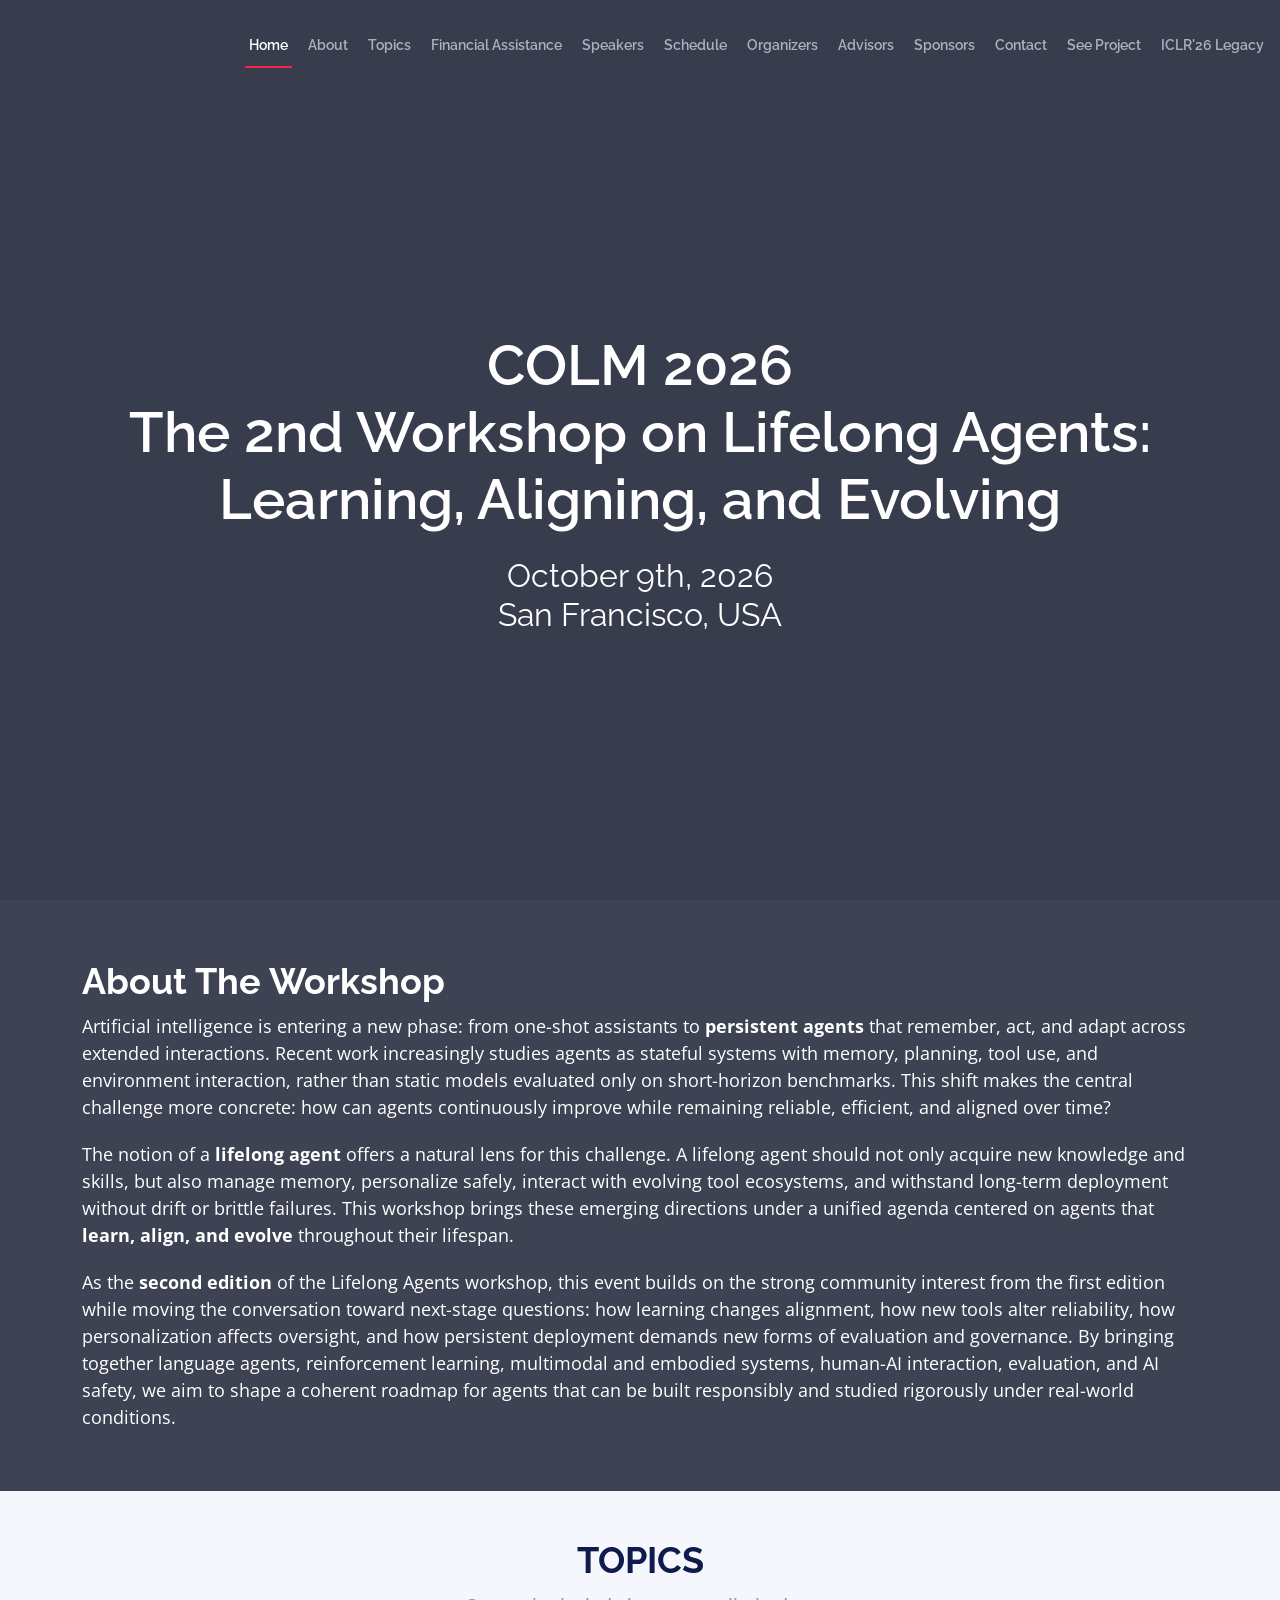
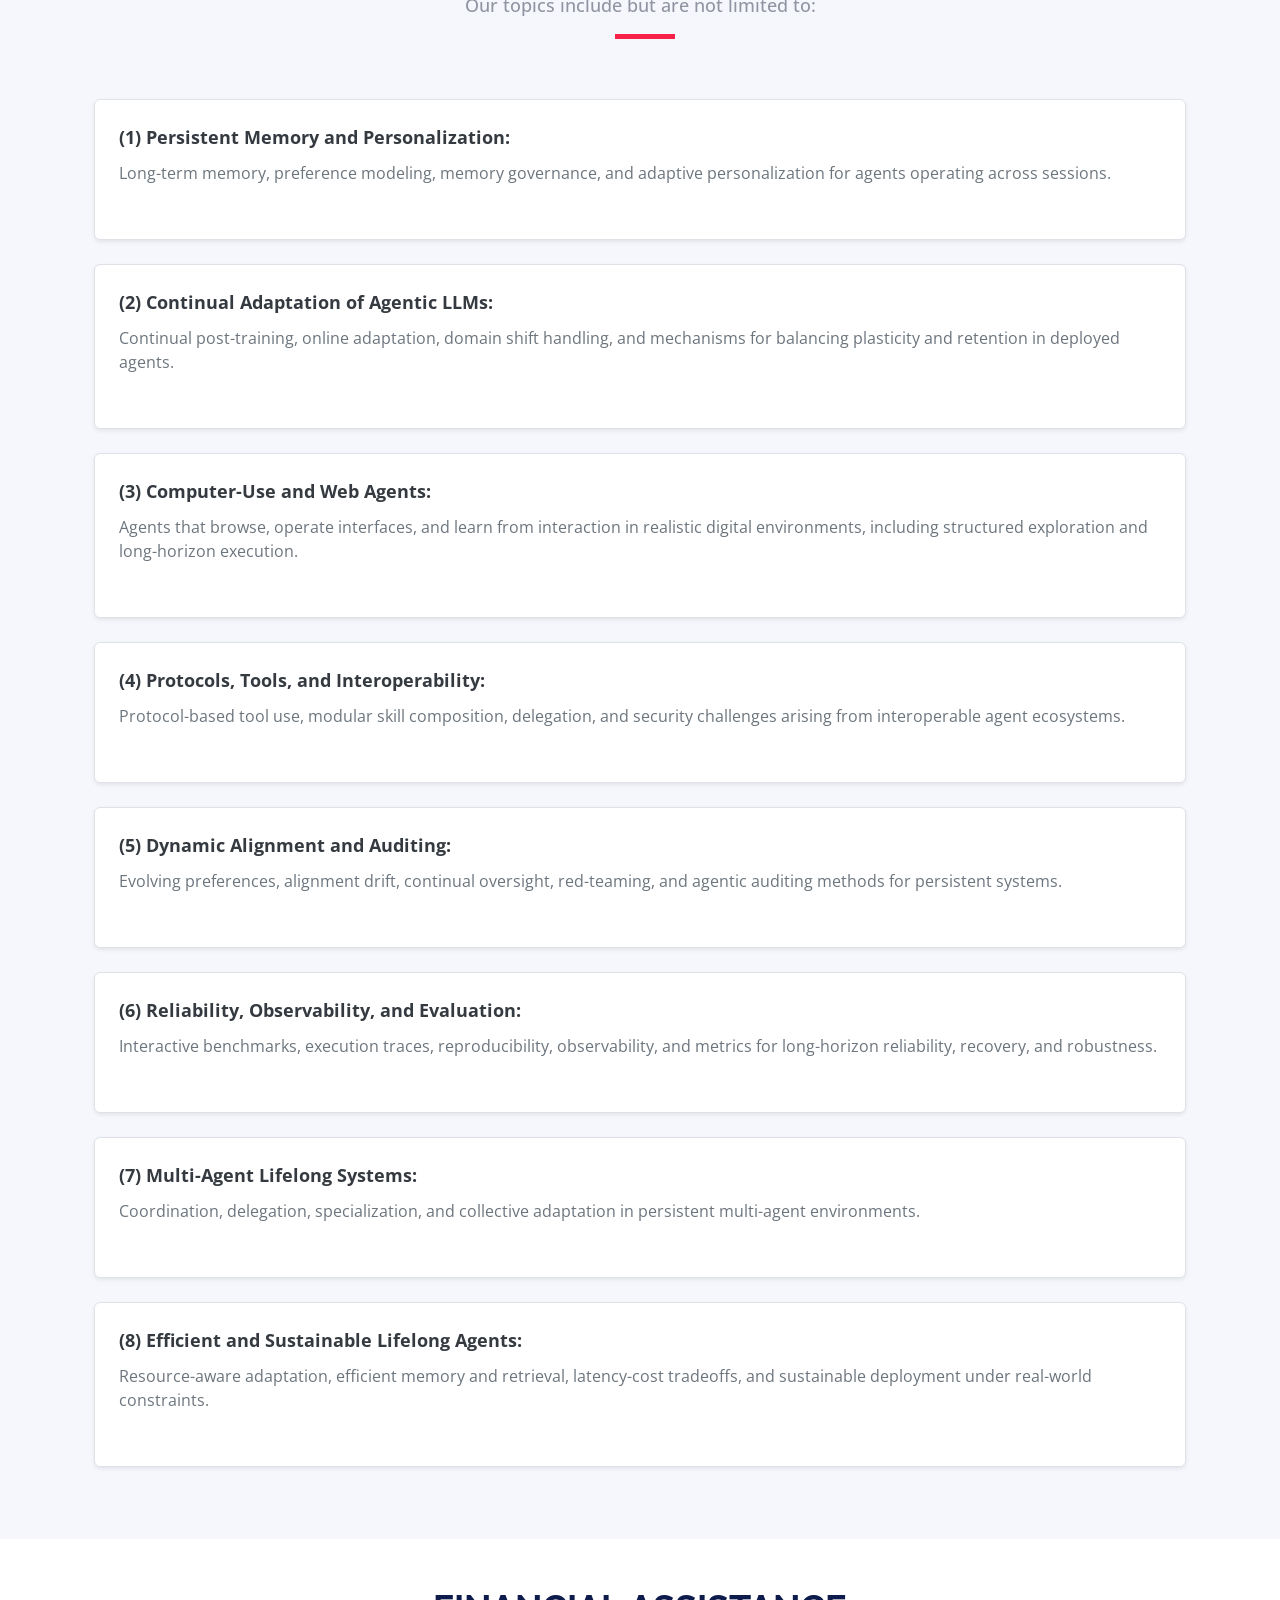
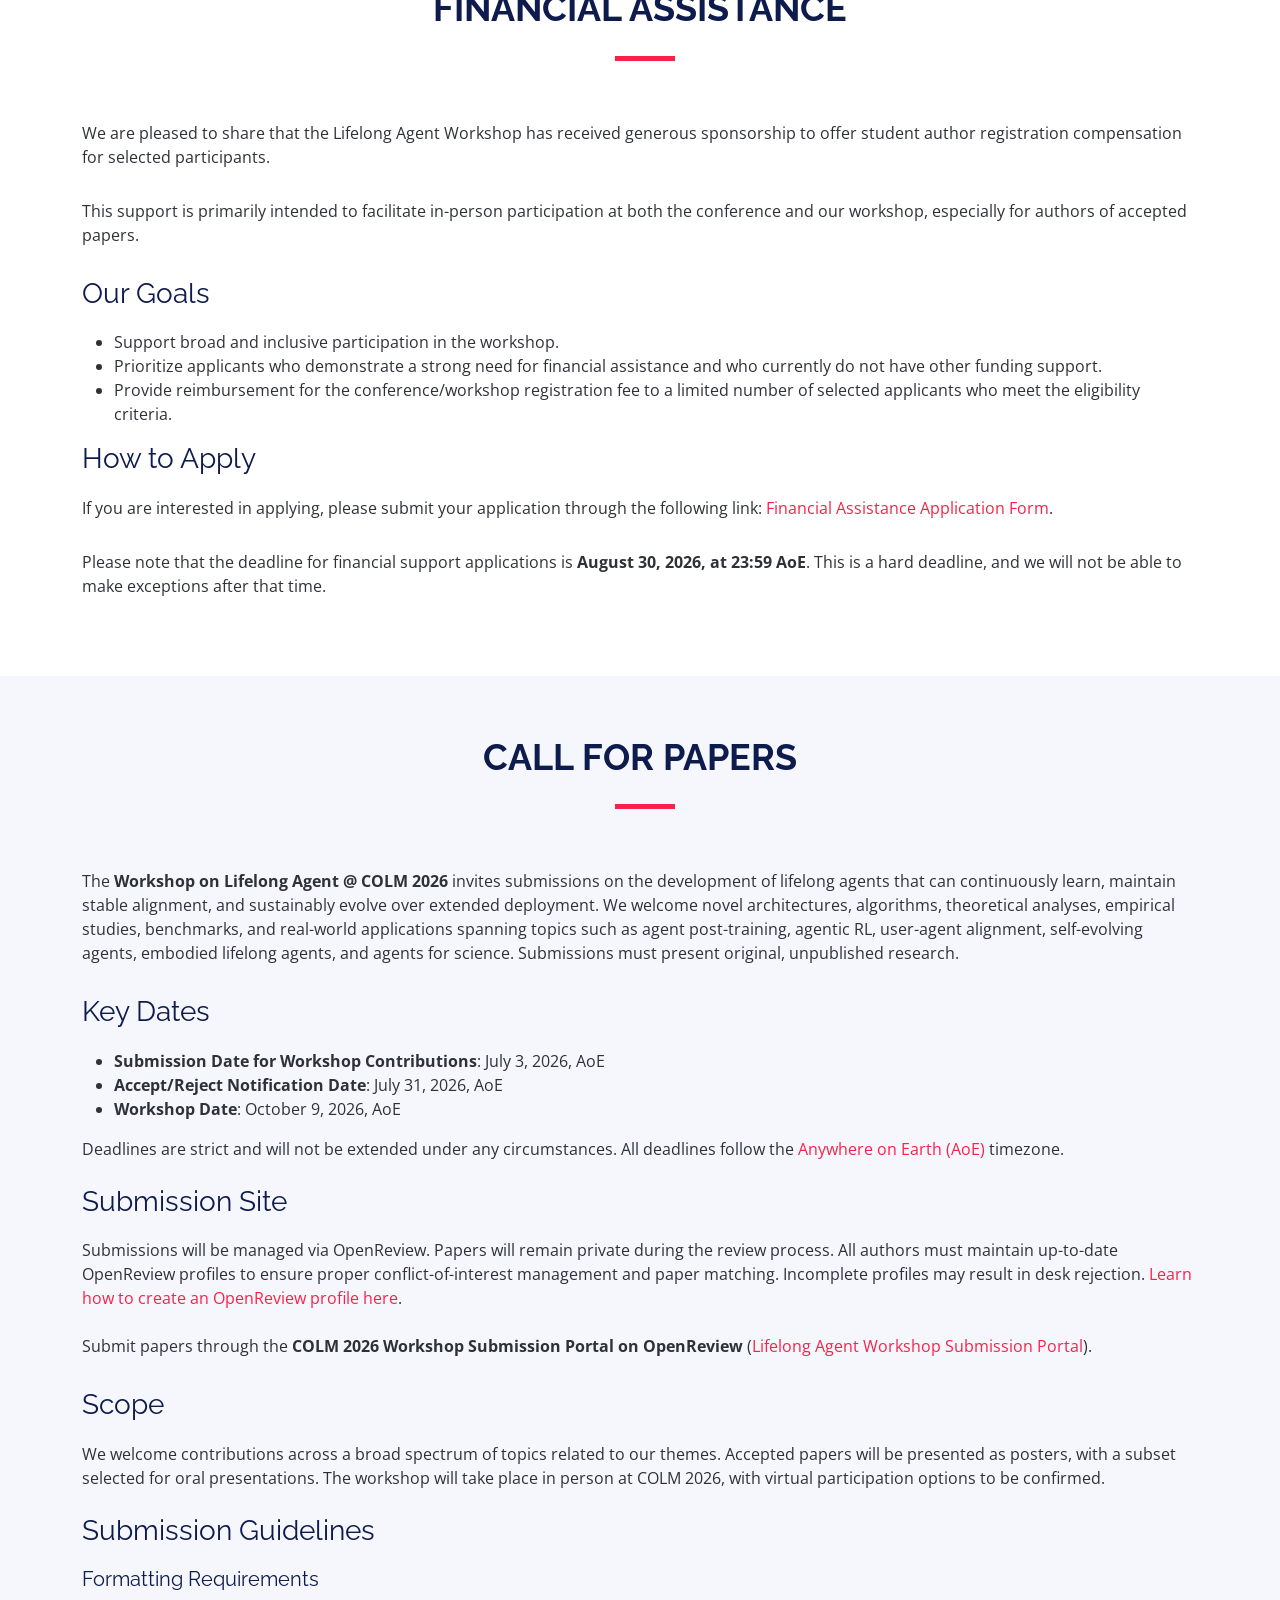
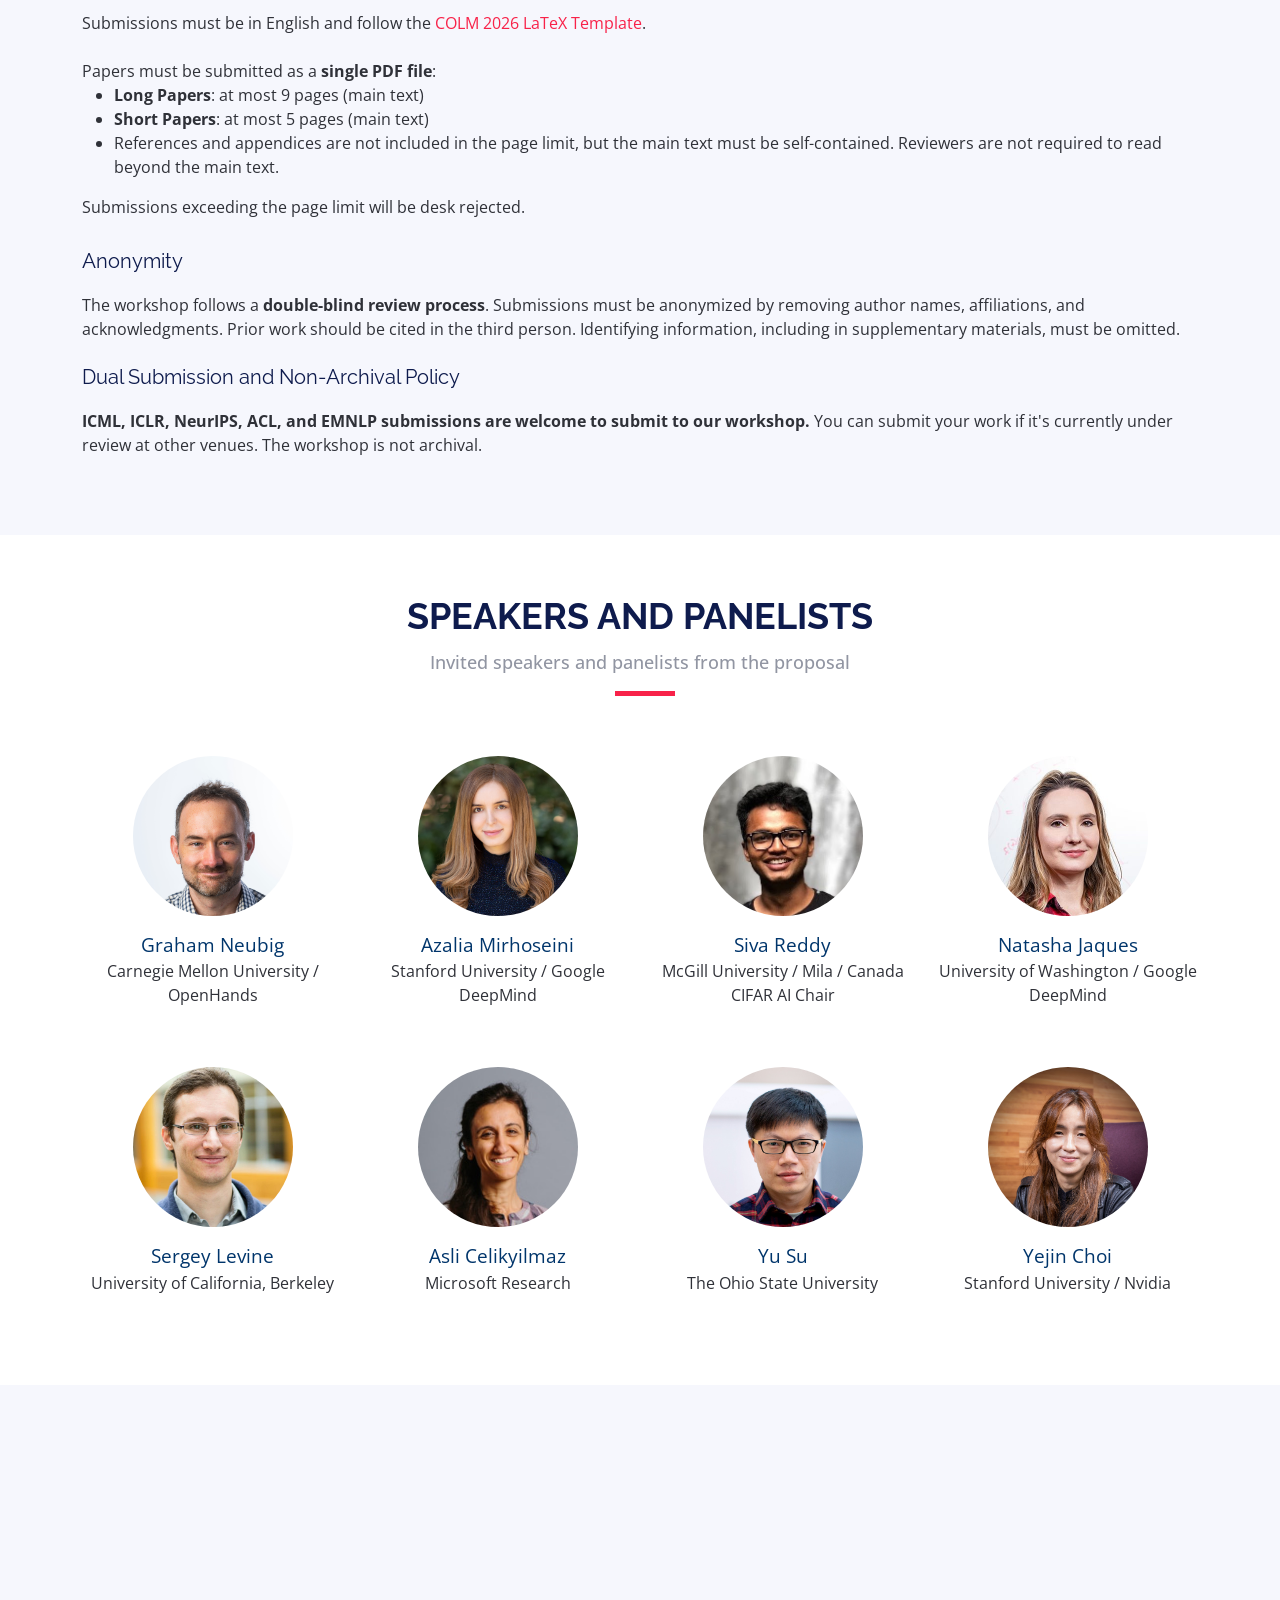
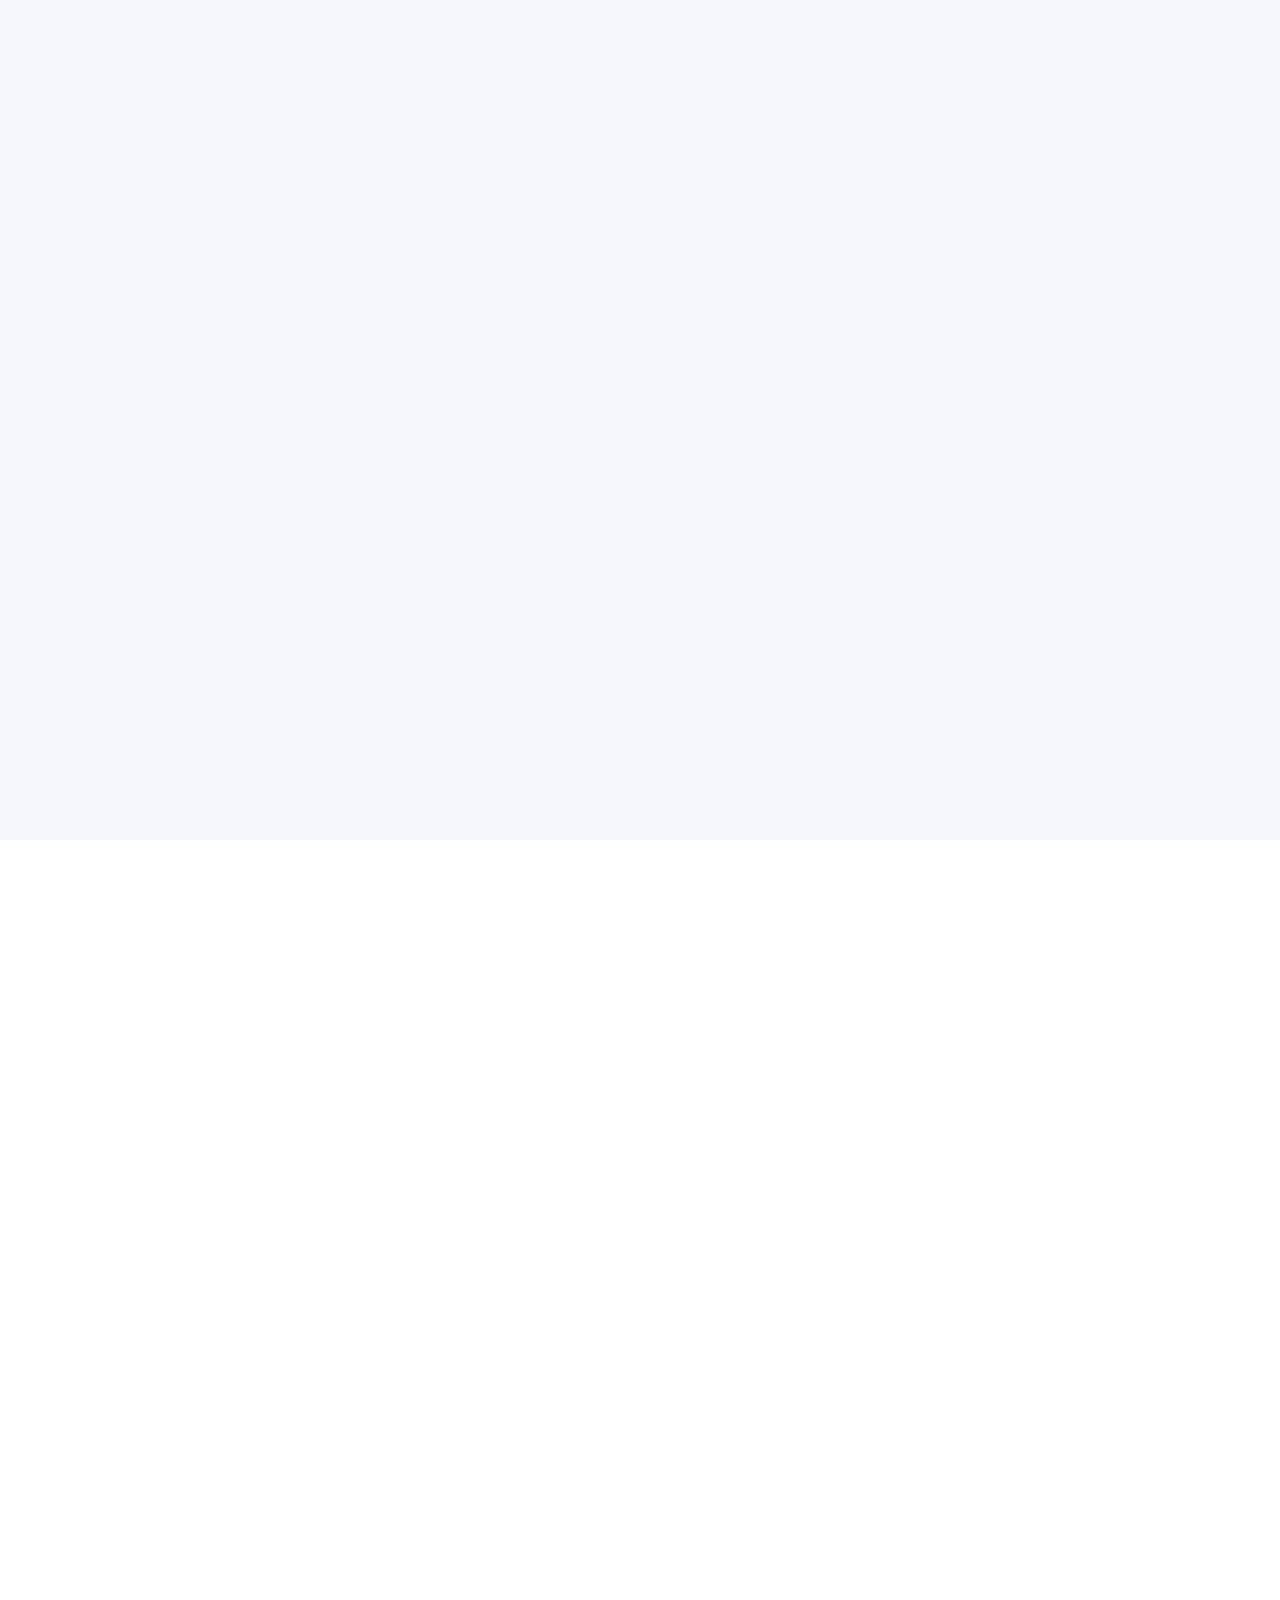
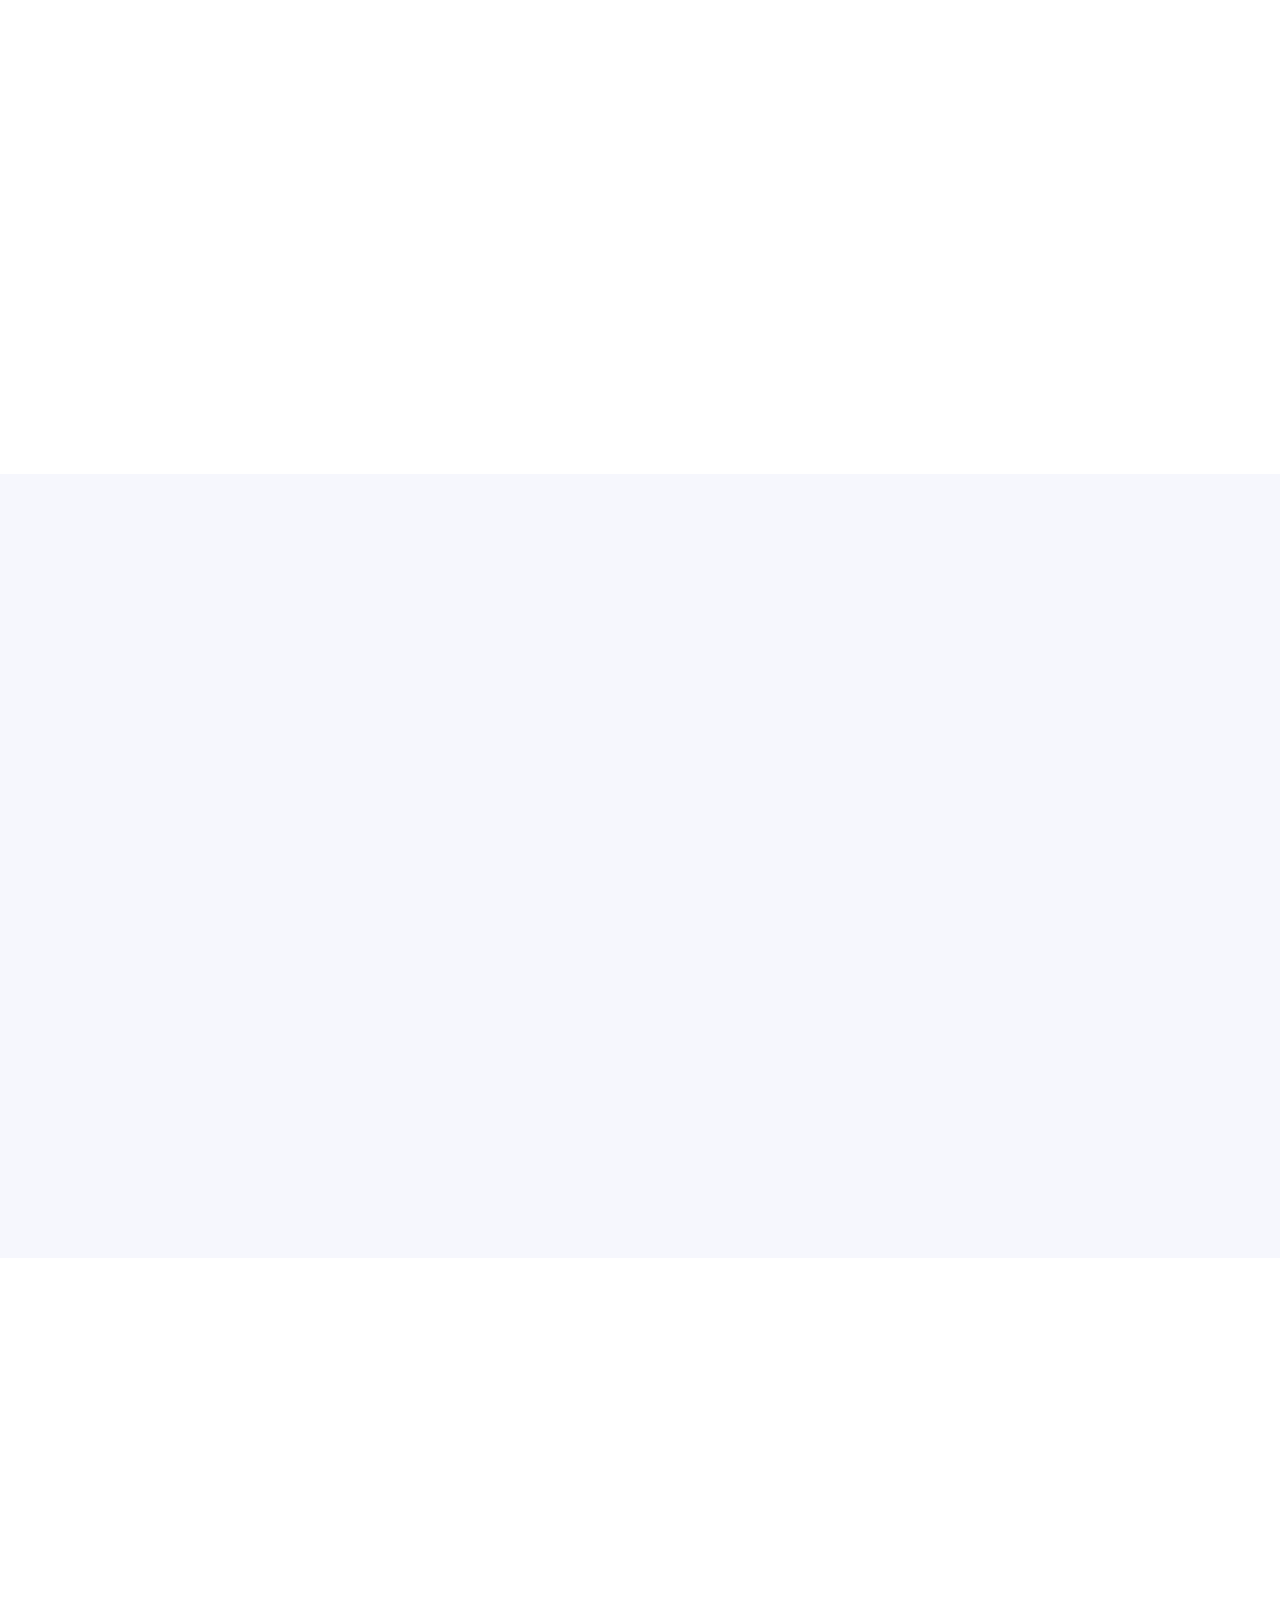
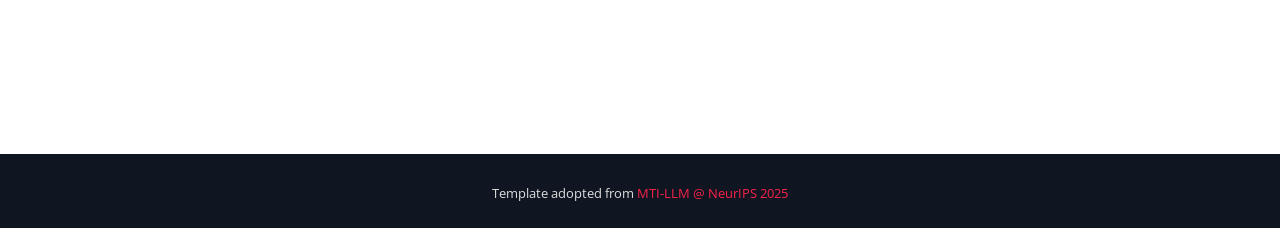
==== commit e63227ae: "new website schedule" ====
--- a/index.html
+++ b/index.html
@@ -585,83 +585,70 @@
           </thead>
           <tbody>
             <tr>
-              <td class="time">08:45 – 09:00</td>
-              <td>Opening Remarks</td>
-              <td>Organizers</td>
-            </tr>
-            <tr>
-              <td class="time">09:00 – 09:30</td>
+              <td class="time">08:30 – 08:50</td>
+              <td>Morning Opening Remarks</td>
+              <td>Cheng Qian (Organizer)</td>
+            </tr>
+            <tr>
+              <td class="time">08:50 – 9:30</td>
               <td>Invited Talk 1</td>
-              <td>Graham Neubig (Carnegie Mellon University / OpenHands)</td>
+              <td>Sergey Levine (UC Berkeley)</td>
             </tr>
             <tr>
               <td class="time">09:30 – 10:00</td>
               <td>Invited Talk 2</td>
-              <td>Azalia Mirhoseini (Stanford University / Google DeepMind)</td>
-            </tr>
-            <tr>
+              <td>Fred Sala (Snorkel AI)</td>
+            </tr>
+            <tr class="break-row">
               <td class="time">10:00 – 11:00</td>
-              <td>Coffee Break &amp; Poster Session I</td>
-              <td>TBA</td>
-            </tr>
-            <tr>
-              <td class="time">11:00 – 11:30</td>
-              <td>Oral Presentations (10 minutes each)</td>
-              <td>TBA</td>
-            </tr>
-            <tr>
-              <td class="time">11:30 – 12:00</td>
+              <td colspan="2">Coffee Break &amp; Poster Session I</td>
+            </tr>
+            <tr>
+              <td class="time">11:00 – 11:40</td>
               <td>Invited Talk 3</td>
-              <td>Siva Reddy (McGill University / Mila)</td>
-            </tr>
-            <tr>
-              <td class="time">12:00 – 12:30</td>
+              <td>Ling Yang (Peking University)</td>
+            </tr>
+            <tr>
+              <td class="time">11:40 – 12:30</td>
+              <td>Oral Presentations (15 minutes each)</td>
+              <td>Three Oral Presentation Speakers</td>
+            </tr>
+            <tr class="break-row">
+              <td class="time">12:30 – 13:00</td>
+              <td colspan="2">Lunch Break</td>
+            </tr>
+            <tr>
+              <td class="time">13:00 – 13:20</td>
+              <td>Afternoon Opening Remarks</td>
+              <td>Yingcheng Wu (Organizer)</td>
+            </tr>
+              <td class="time">13:20 – 14:00</td>
               <td>Invited Talk 4</td>
-              <td>Natasha Jaques (University of Washington / Google DeepMind)</td>
+              <td>Philippe Laban (Microsoft)</td>
+            </tr>
+            <tr>
+              <td class="time">14:00 – 14:30</td>
+              <td>Oral Presentations (15 minutes each)</td>
+              <td>Two Oral Presentation Speakers</td>
             </tr>
             <tr class="break-row">
-              <td class="time">12:30 – 13:30</td>
-              <td colspan="2">Lunch</td>
-            </tr>
-            <tr>
-              <td class="time">13:30 – 14:00</td>
+              <td class="time">14:30 – 15:30</td>
+              <td colspan="2">Coffee Break &amp; Poster Session I</td>
+            </tr>
+            <tr>
+              <td class="time">15:30 – 16:10</td>
               <td>Invited Talk 5</td>
-              <td>Sergey Levine (UC Berkeley)</td>
-            </tr>
-            <tr>
-              <td class="time">14:00 – 14:30</td>
-              <td>Panel Discussion I</td>
-              <td>TBA</td>
-            </tr>
-            <tr>
-              <td class="time">14:30 – 15:00</td>
+              <td>Graham Neubig (Carnegie Mellon University)</td>
+            </tr>
+            <tr>
+              <td class="time">16:10 – 16:50</td>
               <td>Invited Talk 6</td>
-              <td>Asli Celikyilmaz (Microsoft)</td>
-            </tr>
-            <tr>
-              <td class="time">15:00 – 16:00</td>
-              <td>Coffee Break &amp; Poster Session II</td>
-              <td>TBA</td>
-            </tr>
-            <tr>
-              <td class="time">16:00 – 16:30</td>
-              <td>Invited Talk 7</td>
-              <td>Yu Su (The Ohio State University)</td>
-            </tr>
-            <tr>
-              <td class="time">16:30 – 17:00</td>
-              <td>Invited Talk 8</td>
-              <td>Yejin Choi (Stanford University / Nvidia)</td>
-            </tr>
-            <tr>
-              <td class="time">17:00 – 17:30</td>
-              <td>Panel Discussion II</td>
-              <td>TBA</td>
-            </tr>
-            <tr>
-              <td class="time">17:30 – 17:45</td>
+              <td>Su Yu (NeoCognition)</td>
+            </tr>
+            <tr>
+              <td class="time">16:50 – 17:00</td>
               <td>Awards and Closing Remarks</td>
-              <td>Organizers</td>
+              <td>Cheng Qian (Organizer)</td>
             </tr>
           </tbody>
         </table>
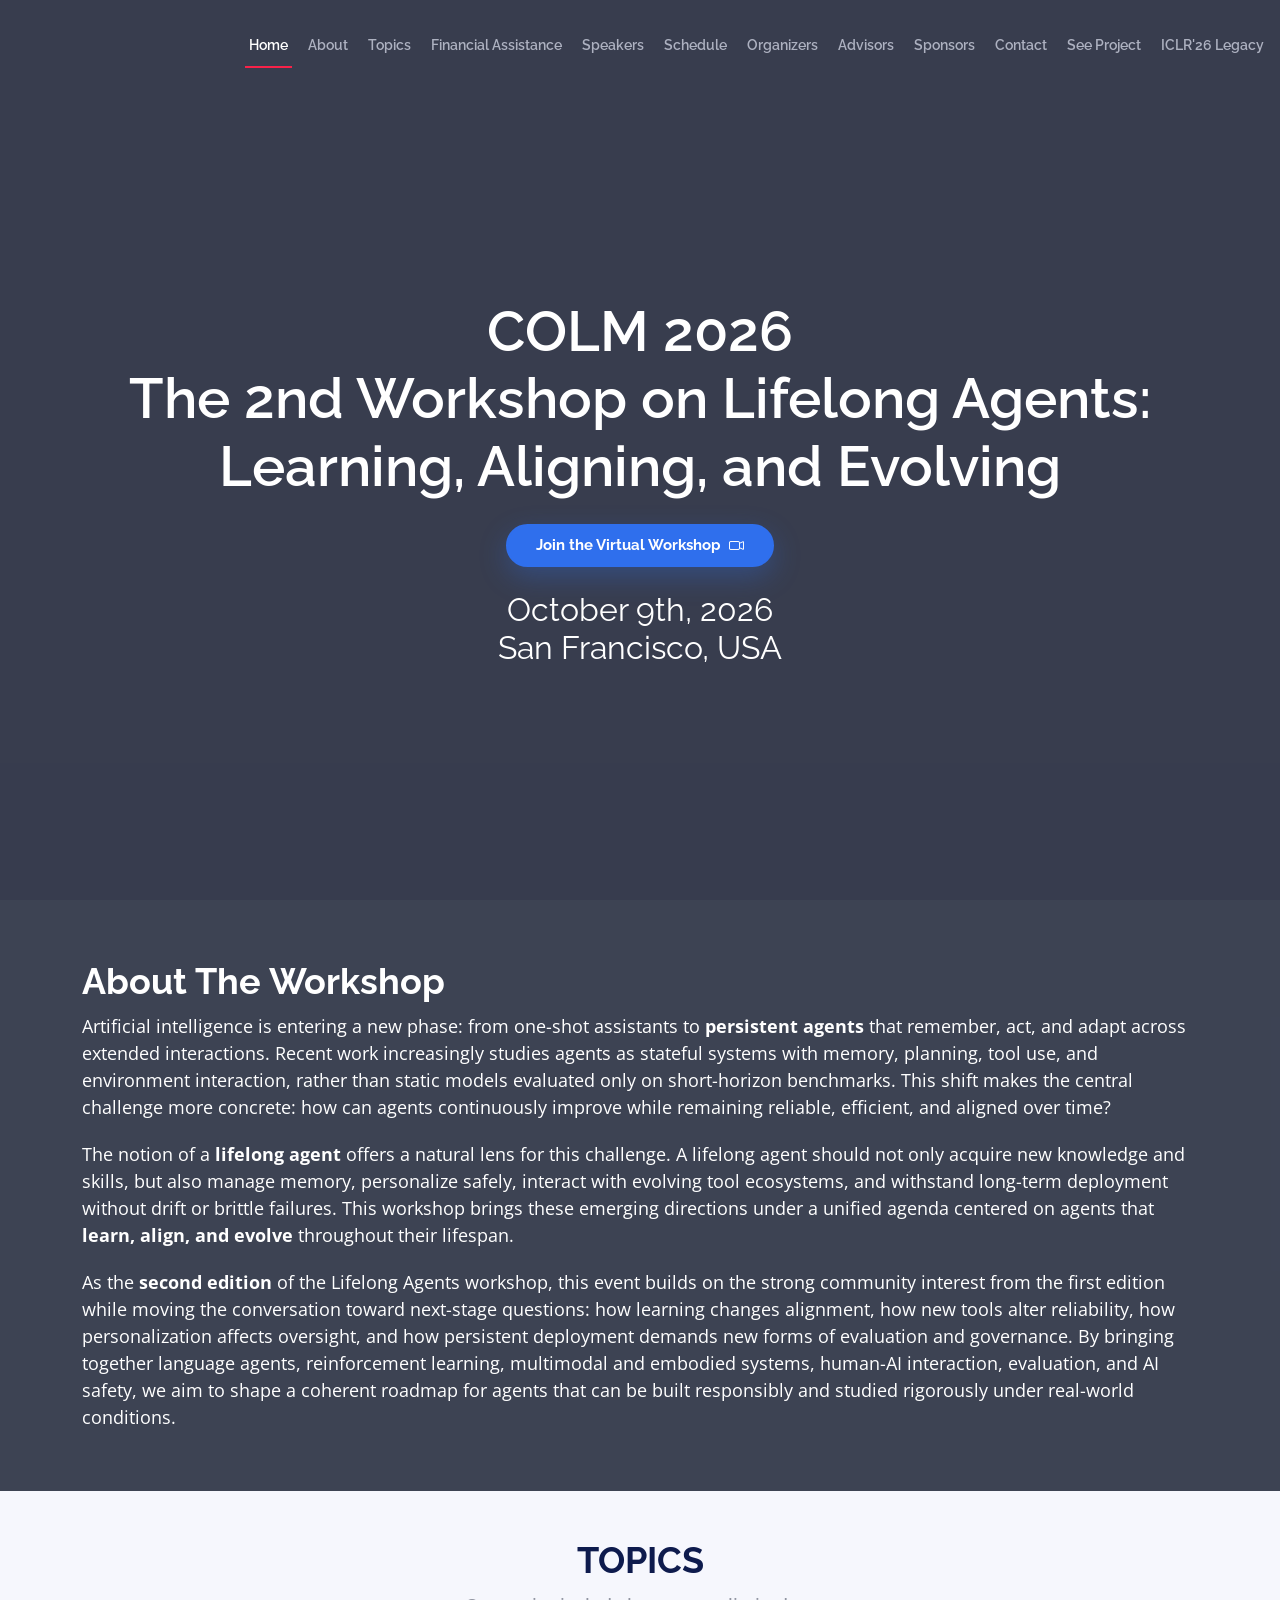
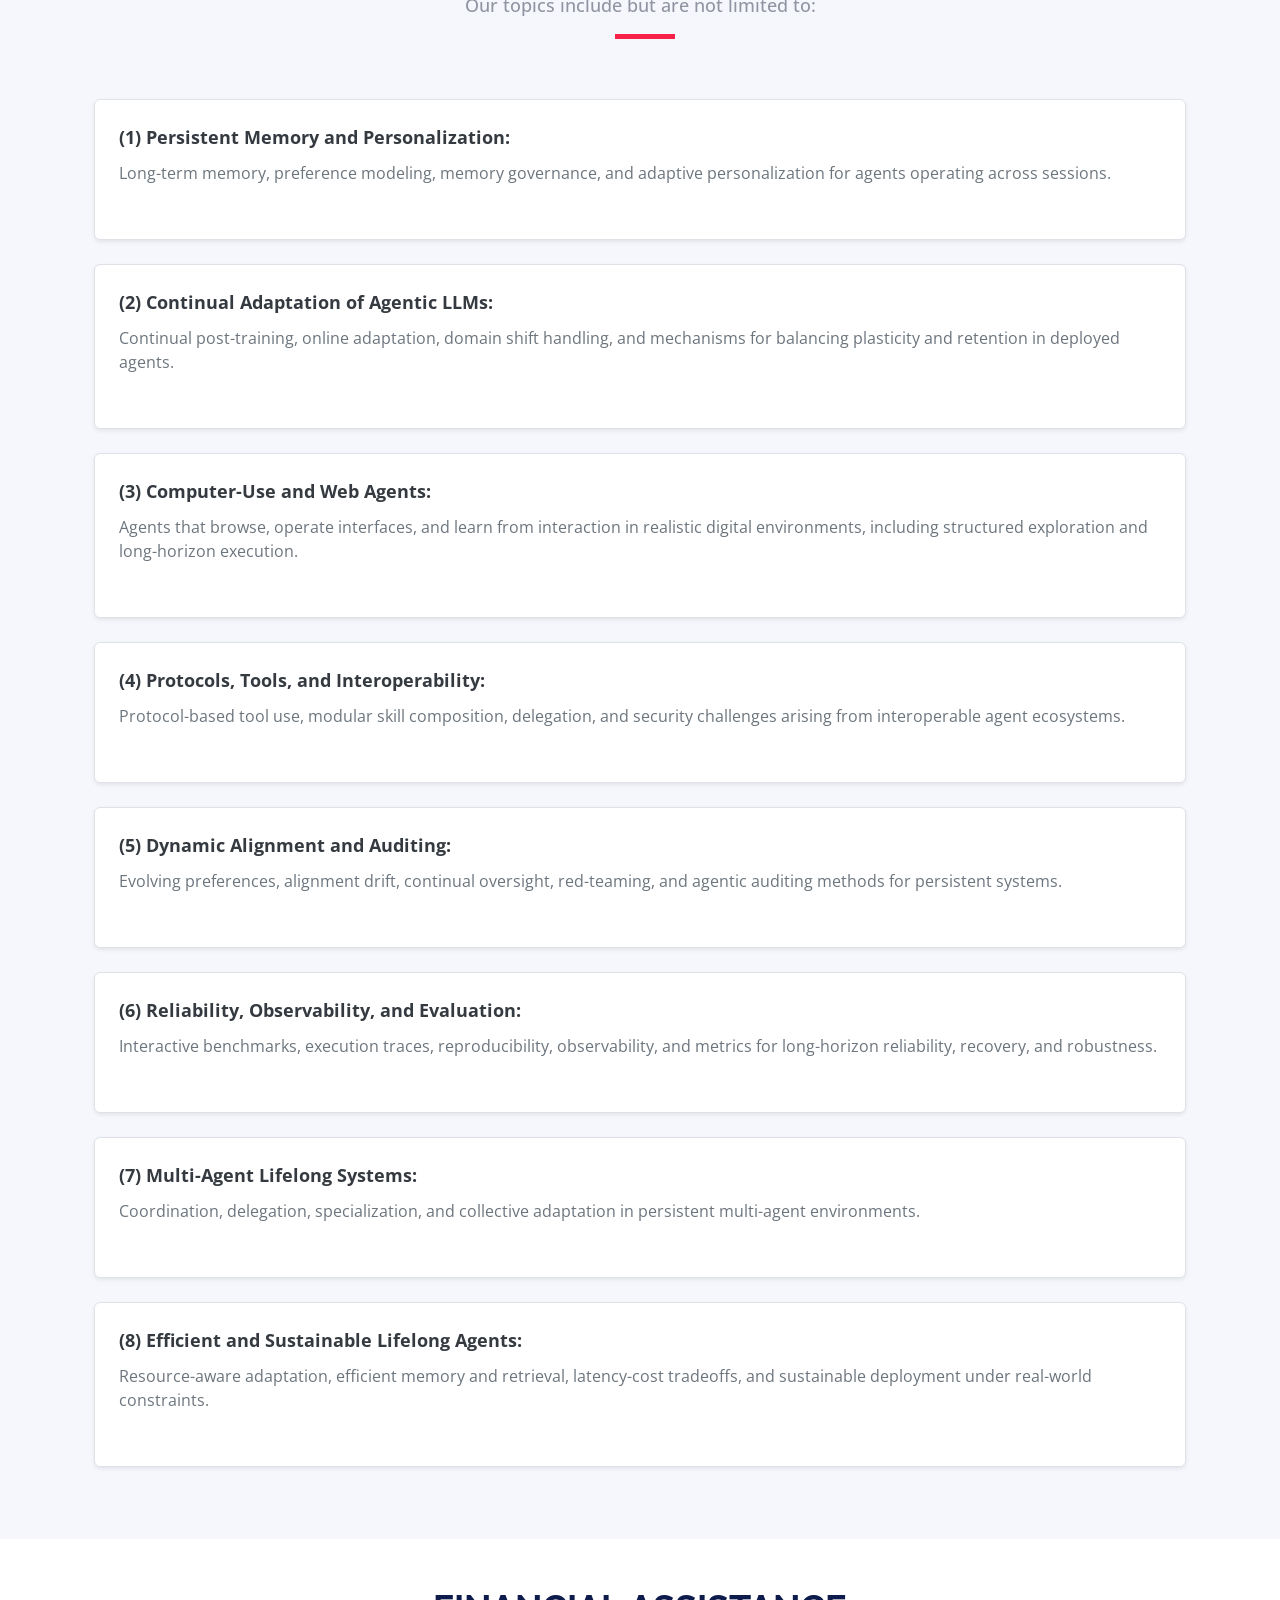
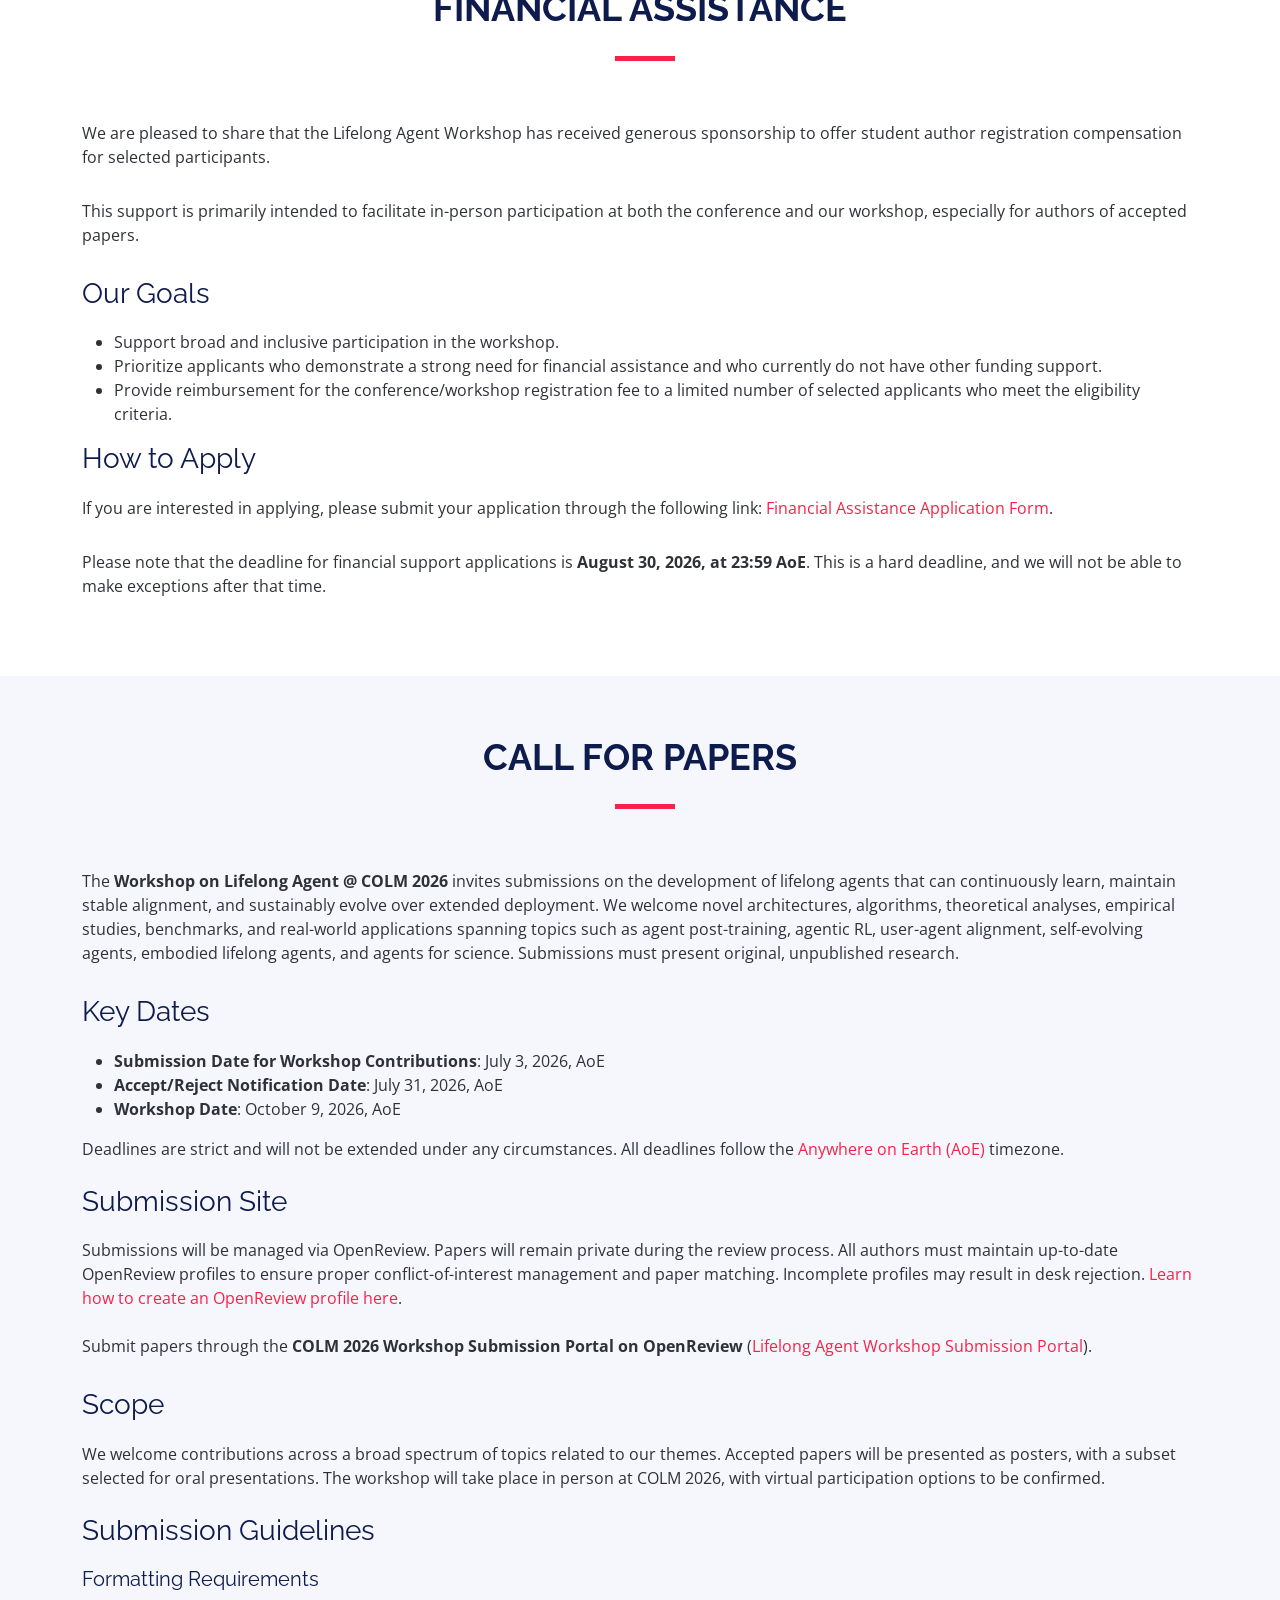
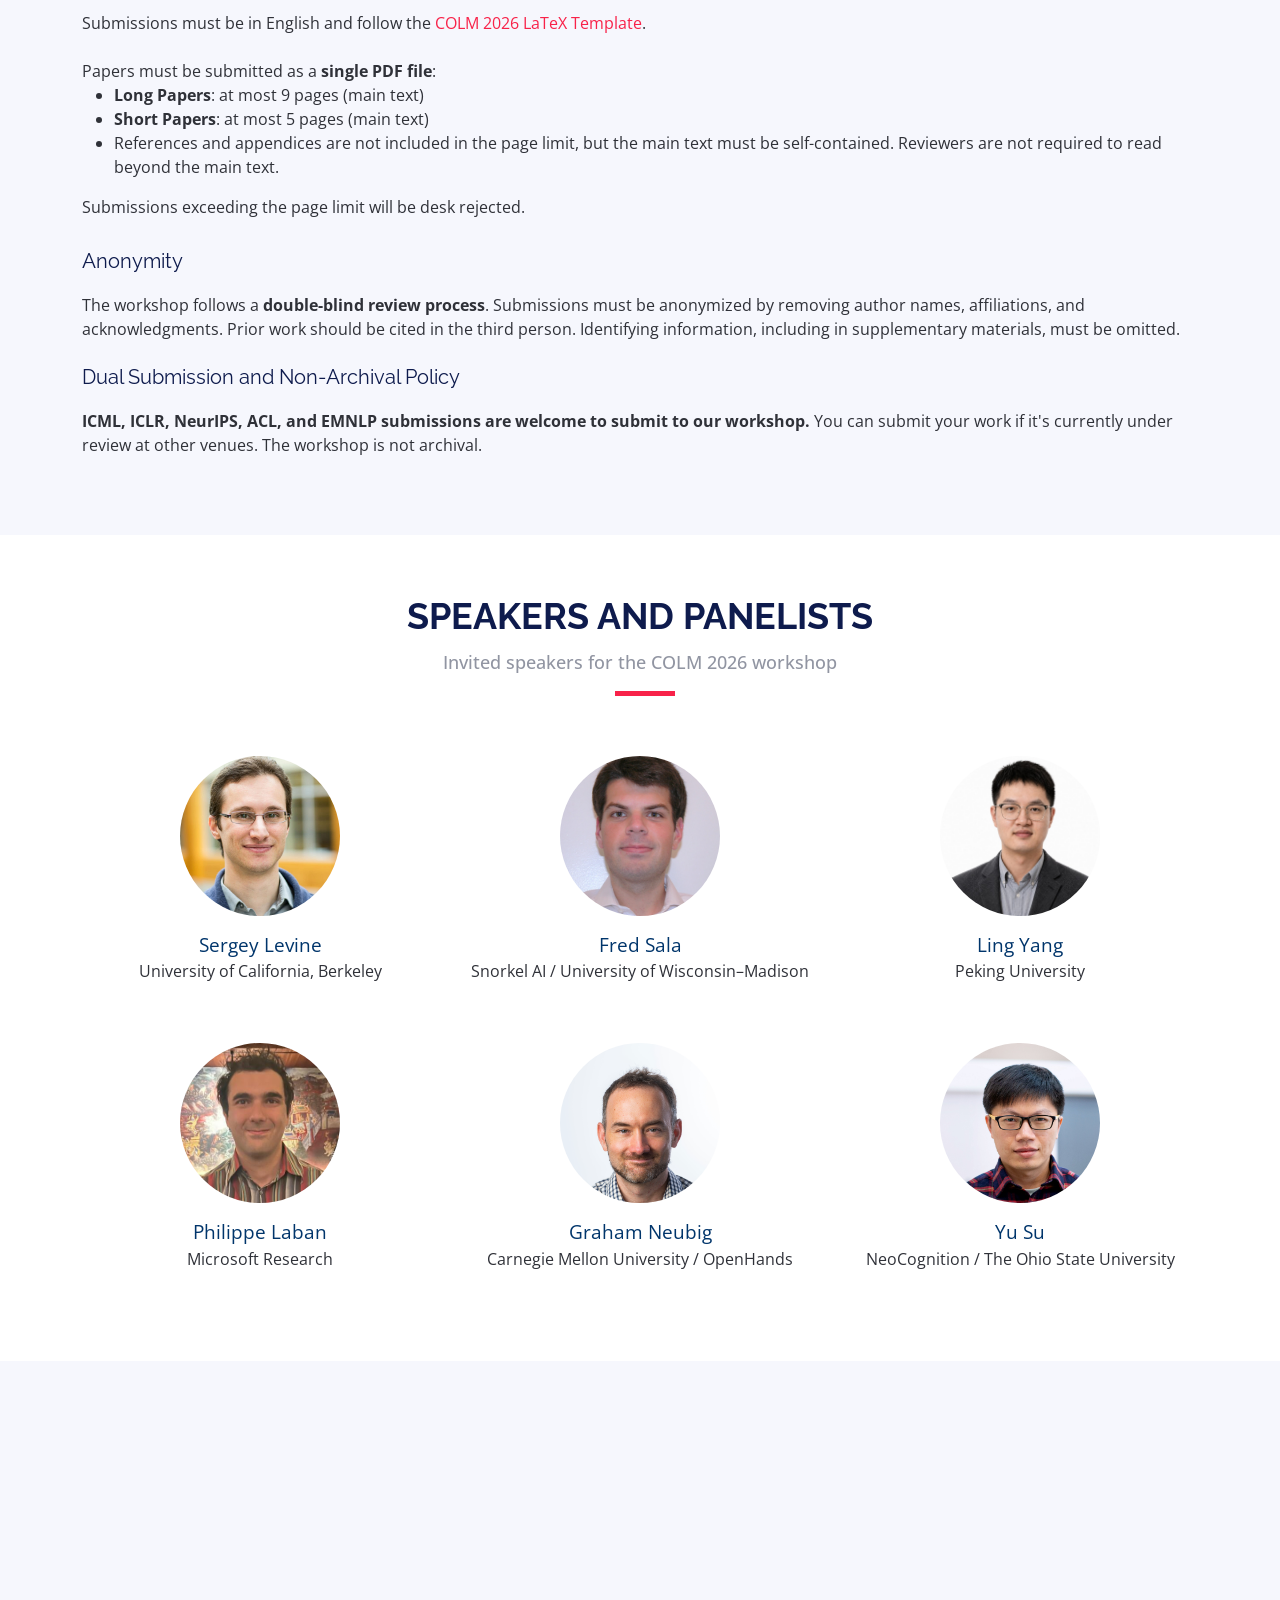
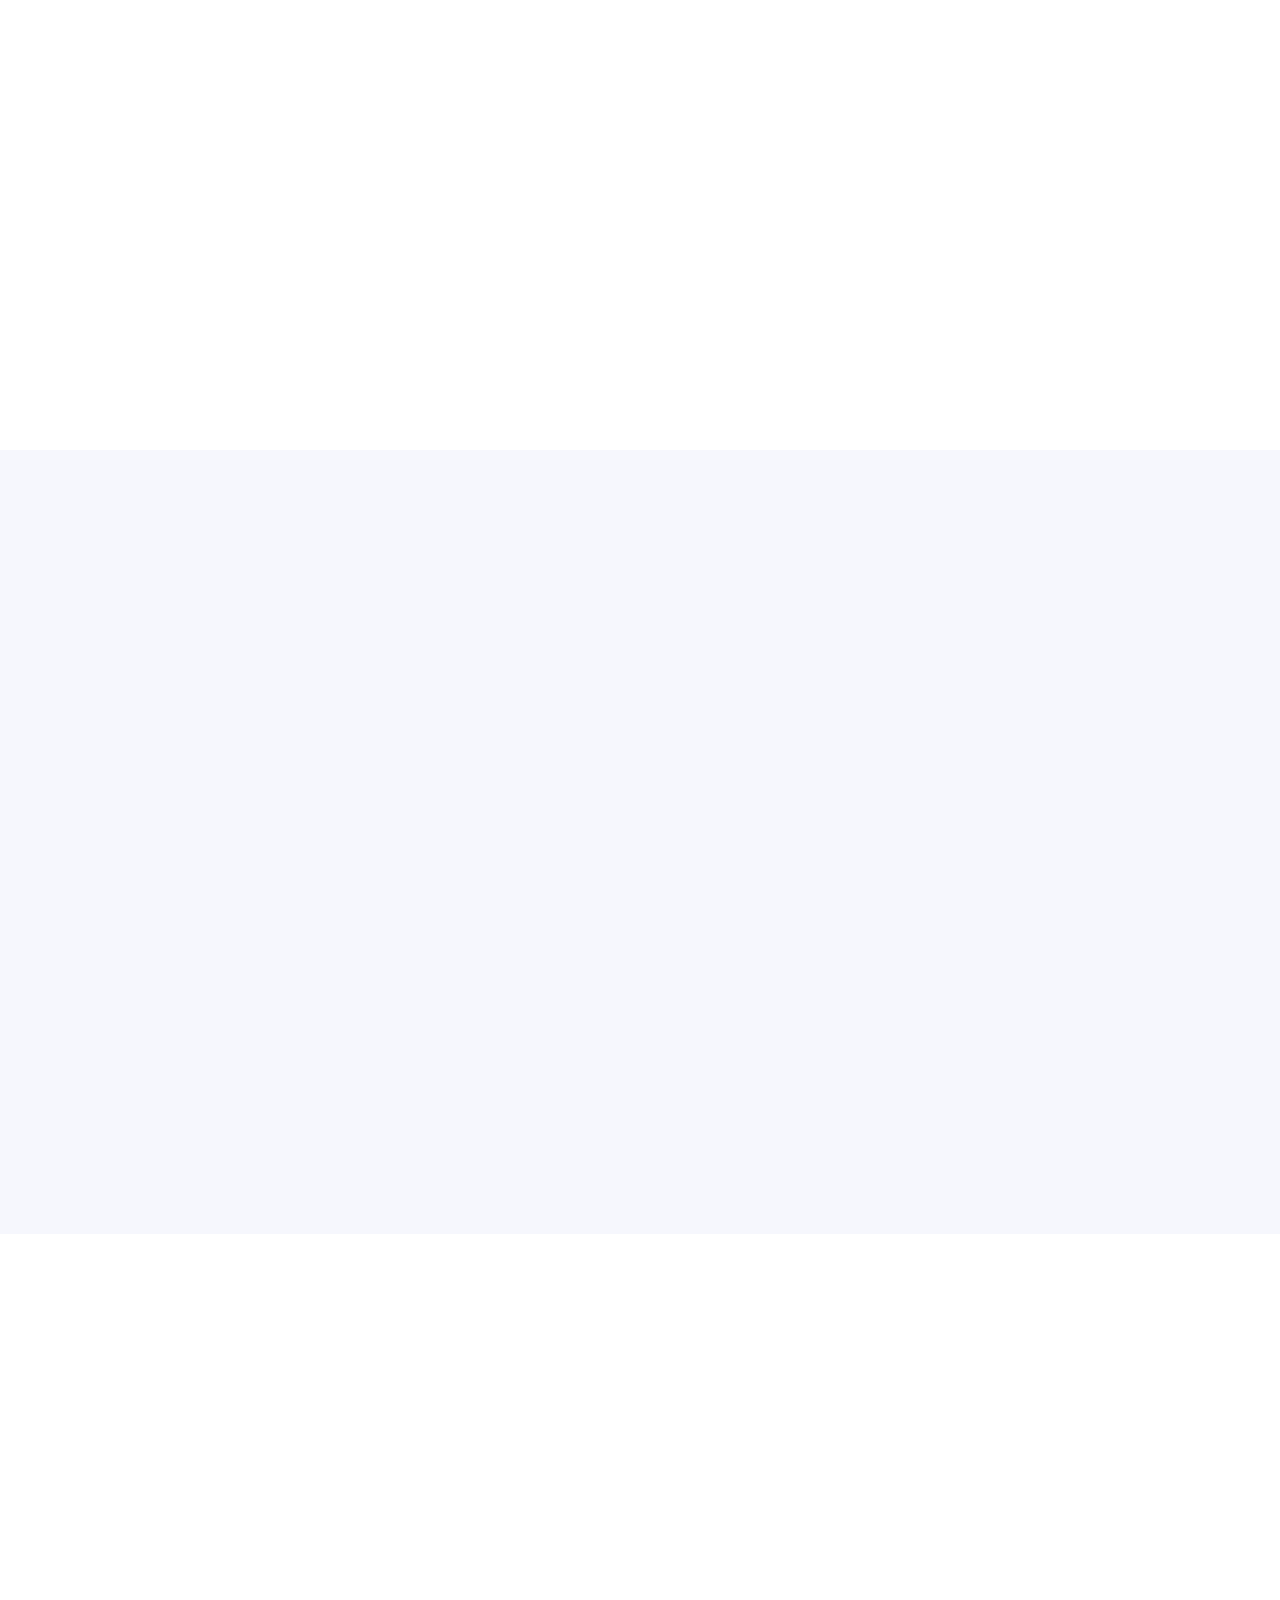
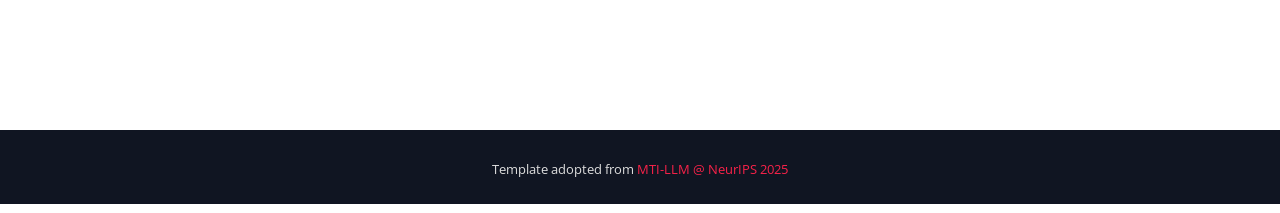
==== commit ce91e78f: "new speakers added" ====
--- a/index.html
+++ b/index.html
@@ -152,6 +152,17 @@
       text-decoration: none;
       transform: translateY(-2px);
       box-shadow: 0 14px 34px rgba(248, 34, 73, 0.32);
+    }
+
+    .virtual-workshop-cta {
+      border-color: #2f6fed;
+      background: #2f6fed;
+      box-shadow: 0 10px 28px rgba(47, 111, 237, 0.3);
+    }
+
+    .virtual-workshop-cta:hover {
+      color: #2f6fed;
+      box-shadow: 0 14px 34px rgba(47, 111, 237, 0.38);
     }
 
     .hero-openreview-cta {
@@ -204,6 +215,9 @@
           <!-- <a class="openreview-cta hero-openreview-cta" href="https://openreview.net/group?id=colmweb.org/COLM/2026/Workshop/LLA" target="_blank" rel="noopener noreferrer">
             Submit via OpenReview <i class="bi bi-box-arrow-up-right"></i>
           </a> -->
+          <a class="openreview-cta virtual-workshop-cta hero-openreview-cta" href="https://colm.eventhosts.cc/virtual/2026/workshop/2551" target="_blank" rel="noopener noreferrer">
+            Join the Virtual Workshop <i class="bi bi-camera-video"></i>
+          </a>
           <h2 class="mb-4 pb-0" style="text-transform: none; color: white;">
             October 9th, 2026<br>
             San Francisco, USA
@@ -489,72 +503,56 @@
       <div class="container" data-aos="fade-up">
         <div class="section-header">
           <h2>Speakers and Panelists</h2>
-          <p>Invited speakers and panelists from the proposal</p>
+          <p>Invited speakers for the COLM 2026 workshop</p>
         </div>
     
         <div class="row justify-content-center text-center">
     
-          <div class="col-lg-3 col-md-6 col-12">
+          <div class="col-lg-4 col-md-6 col-12">
+            <div class="speaker" data-aos="fade-up" data-aos-delay="100">
+              <img src="assets/img/speakers/sergey_levine.jpg" alt="Sergey Levine" class="img-fluid">
+              <br><a href="https://people.eecs.berkeley.edu/~svlevine/" style="font-size: 1.2em; color: #00356B;">Sergey Levine</a></br>
+              <p>University of California, Berkeley</p>
+            </div>
+          </div>
+
+          <div class="col-lg-4 col-md-6 col-12">
+            <div class="speaker" data-aos="fade-up" data-aos-delay="100">
+              <img src="assets/img/speakers/fred_sala.jpg" alt="Fred Sala" class="img-fluid">
+              <br><a href="https://pages.cs.wisc.edu/~fredsala/" style="font-size: 1.2em; color: #00356B;">Fred Sala</a></br>
+              <p>Snorkel AI / University of Wisconsin–Madison</p>
+            </div>
+          </div>
+    
+          <div class="col-lg-4 col-md-6 col-12">
+            <div class="speaker" data-aos="fade-up" data-aos-delay="100">
+              <img src="assets/img/speakers/ling_yang.jpg" alt="Ling Yang" class="img-fluid">
+              <br><a href="https://yangling0818.github.io/" style="font-size: 1.2em; color: #00356B;">Ling Yang</a></br>
+              <p>Peking University</p>
+            </div>
+          </div>
+    
+          <div class="col-lg-4 col-md-6 col-12">
+            <div class="speaker" data-aos="fade-up" data-aos-delay="100">
+              <img src="assets/img/speakers/philippe_laban.jpg" alt="Philippe Laban" class="img-fluid">
+              <br><a href="https://www.microsoft.com/en-us/research/people/plaban/" style="font-size: 1.2em; color: #00356B;">Philippe Laban</a></br>
+              <p>Microsoft Research</p>
+            </div>
+          </div>
+    
+          <div class="col-lg-4 col-md-6 col-12">
             <div class="speaker" data-aos="fade-up" data-aos-delay="100">
               <img src="assets/img/speakers/graham_neubig.jpg" alt="Graham Neubig" class="img-fluid">
               <br><a href="https://www.phontron.com/" style="font-size: 1.2em; color: #00356B;">Graham Neubig</a></br>
               <p>Carnegie Mellon University / OpenHands</p>
             </div>
           </div>
-
-          <div class="col-lg-3 col-md-6 col-12">
-            <div class="speaker" data-aos="fade-up" data-aos-delay="100">
-              <img src="assets/img/speakers/azalia_mirhoseini.jpg" alt="Azalia Mirhoseini" class="img-fluid">
-              <br><a href="http://azaliamirhoseini.com/" style="font-size: 1.2em; color: #00356B;">Azalia Mirhoseini</a></br>
-              <p>Stanford University / Google DeepMind</p>
-            </div>
-          </div>
-    
-          <div class="col-lg-3 col-md-6 col-12">
-            <div class="speaker" data-aos="fade-up" data-aos-delay="100">
-              <img src="assets/img/speakers/siva_reddy.jpg" alt="Siva Reddy" class="img-fluid">
-              <br><a href="https://sivareddy.in/" style="font-size: 1.2em; color: #00356B;">Siva Reddy</a></br>
-              <p>McGill University / Mila / Canada CIFAR AI Chair</p>
-            </div>
-          </div>
-    
-          <div class="col-lg-3 col-md-6 col-12">
-            <div class="speaker" data-aos="fade-up" data-aos-delay="100">
-              <img src="assets/img/speakers/natasha_jaques.jpg" alt="Natasha Jaques" class="img-fluid">
-              <br><a href="https://natashajaques.ai/" style="font-size: 1.2em; color: #00356B;">Natasha Jaques</a></br>
-              <p>University of Washington / Google DeepMind</p>
-            </div>
-          </div>
-    
-          <div class="col-lg-3 col-md-6 col-12">
-            <div class="speaker" data-aos="fade-up" data-aos-delay="100">
-              <img src="assets/img/speakers/sergey_levine.jpg" alt="Sergey Levine" class="img-fluid">
-              <br><a href="https://people.eecs.berkeley.edu/~svlevine/" style="font-size: 1.2em; color: #00356B;">Sergey Levine</a></br>
-              <p>University of California, Berkeley</p>
-            </div>
-          </div>
-    
-          <div class="col-lg-3 col-md-6 col-12">
-            <div class="speaker" data-aos="fade-up" data-aos-delay="200">
-              <img src="assets/img/speakers/asli_celikyilmaz_1.jpeg" alt="Asli Celikyilmaz" class="img-fluid">
-              <br><a href="http://asli.us/" style="font-size: 1.2em; color: #00356B;">Asli Celikyilmaz</a></br>
-              <p>Microsoft Research</p>
-            </div>
-          </div>
-    
-          <div class="col-lg-3 col-md-6 col-12">
+    
+          <div class="col-lg-4 col-md-6 col-12">
             <div class="speaker" data-aos="fade-up" data-aos-delay="100">
               <img src="assets/img/speakers/yu_su.jpg" alt="Yu Su" class="img-fluid">
               <br><a href="https://ysu1989.github.io/" style="font-size: 1.2em; color: #00356B;">Yu Su</a></br>
-              <p>The Ohio State University</p>
-            </div>
-          </div>
-
-          <div class="col-lg-3 col-md-6 col-12">
-            <div class="speaker" data-aos="fade-up" data-aos-delay="100">
-              <img src="assets/img/speakers/yejin_choi.jpeg" alt="Yejin Choi" class="img-fluid">
-              <br><a href="https://yejinc.github.io/" style="font-size: 1.2em; color: #00356B;">Yejin Choi</a></br>
-              <p>Stanford University / Nvidia</p>
+              <p>NeoCognition / The Ohio State University</p>
             </div>
           </div>
     
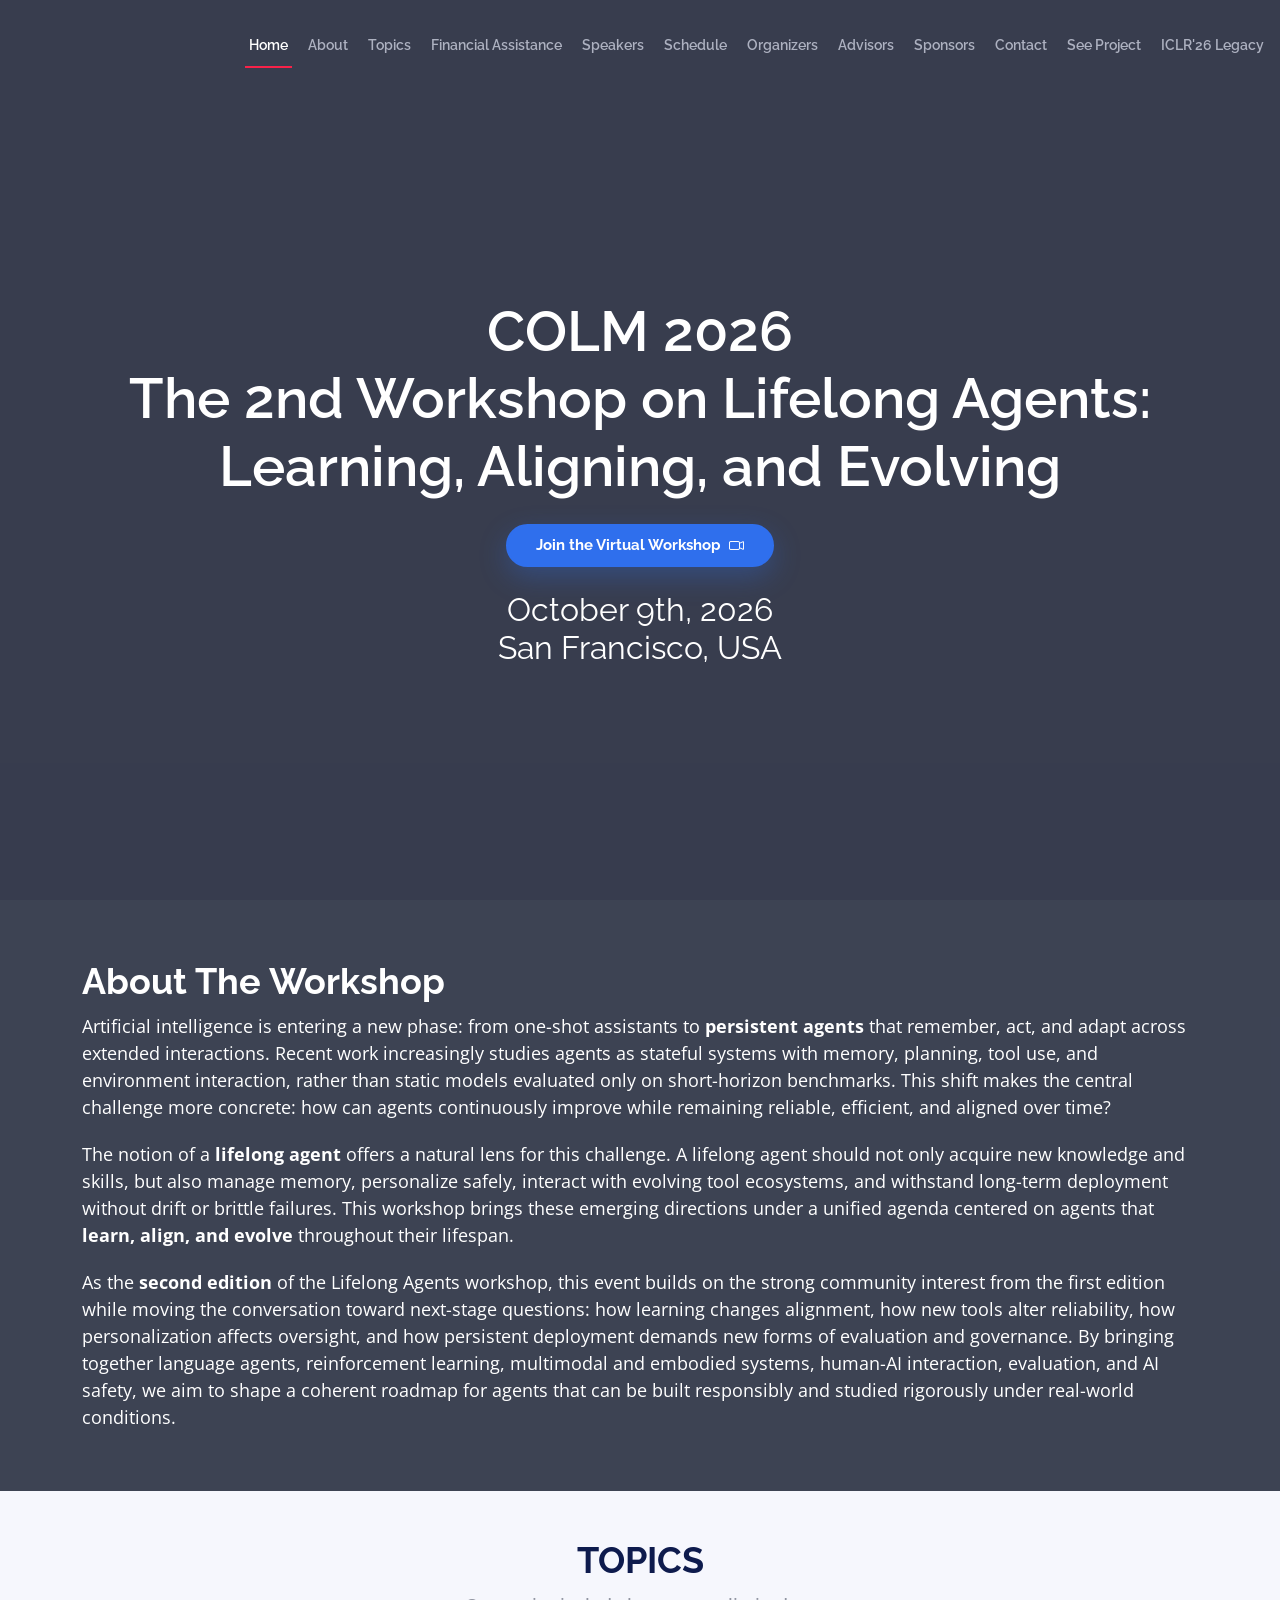
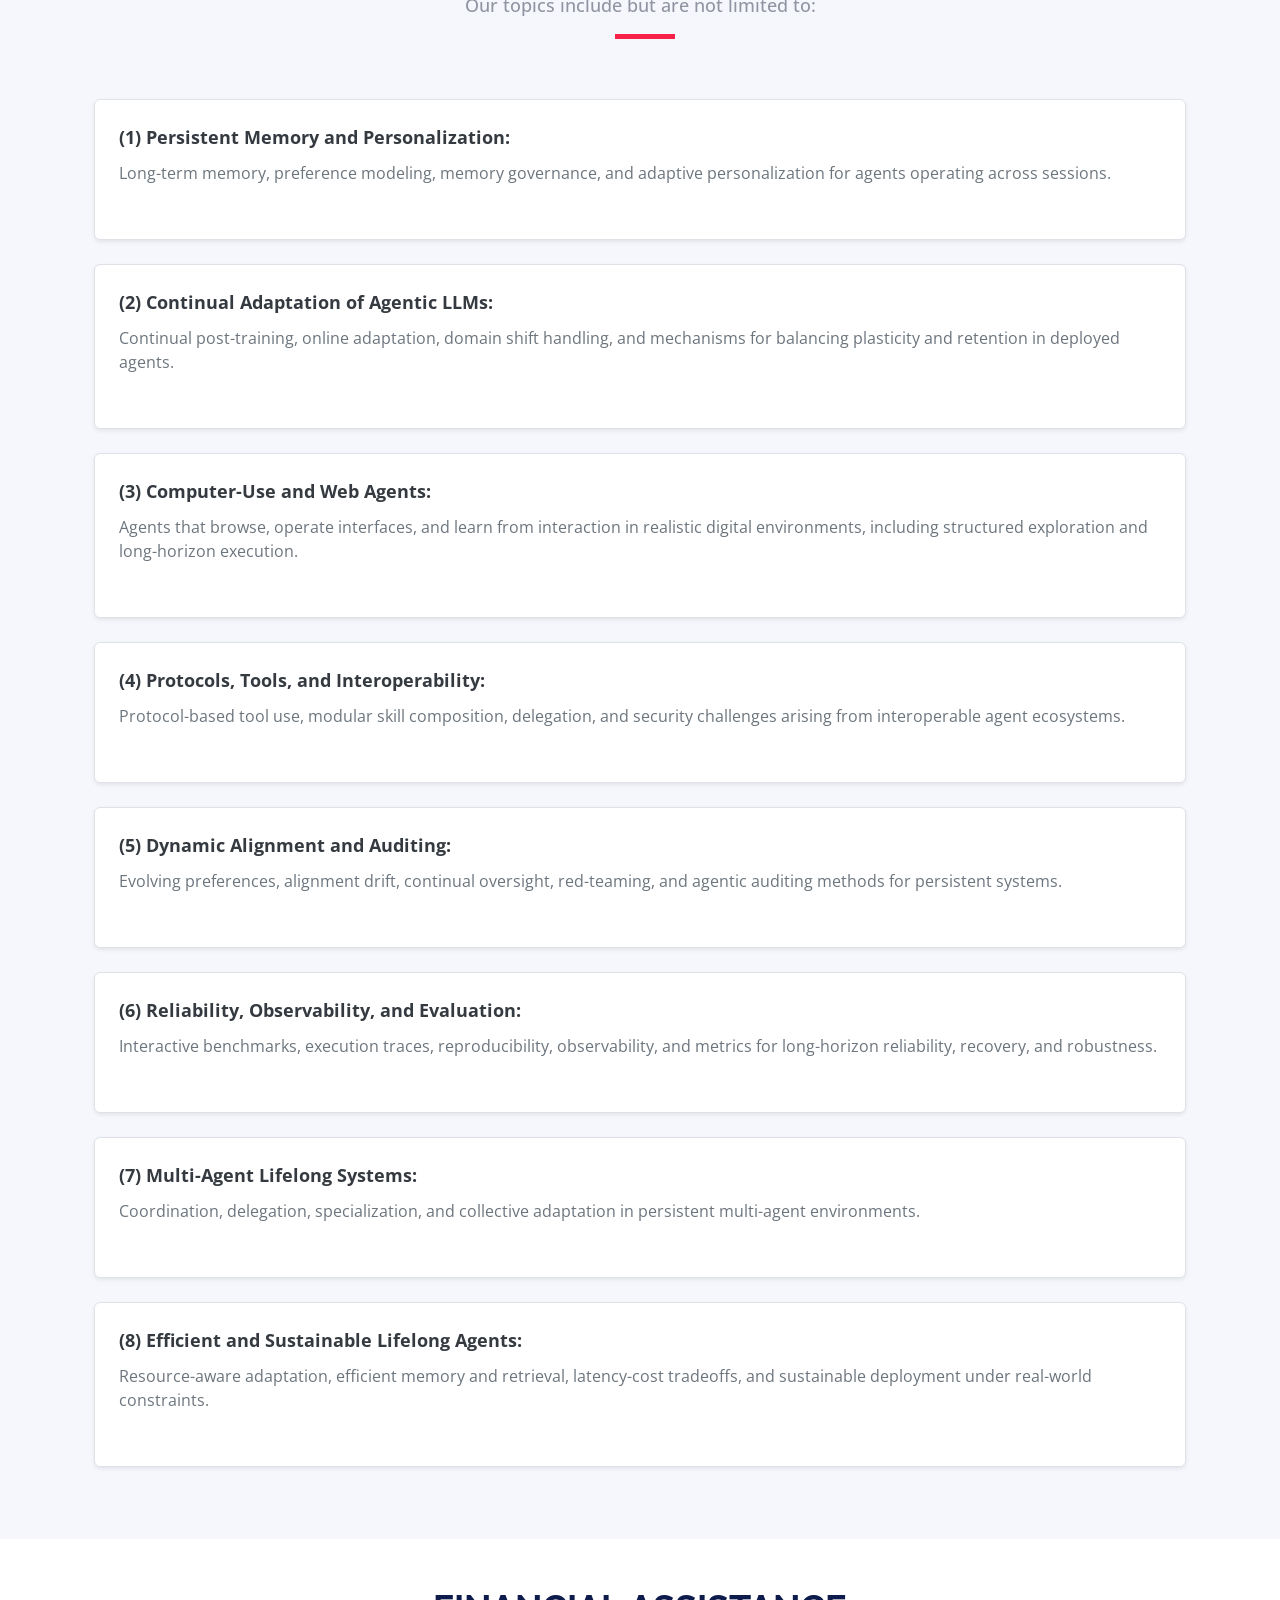
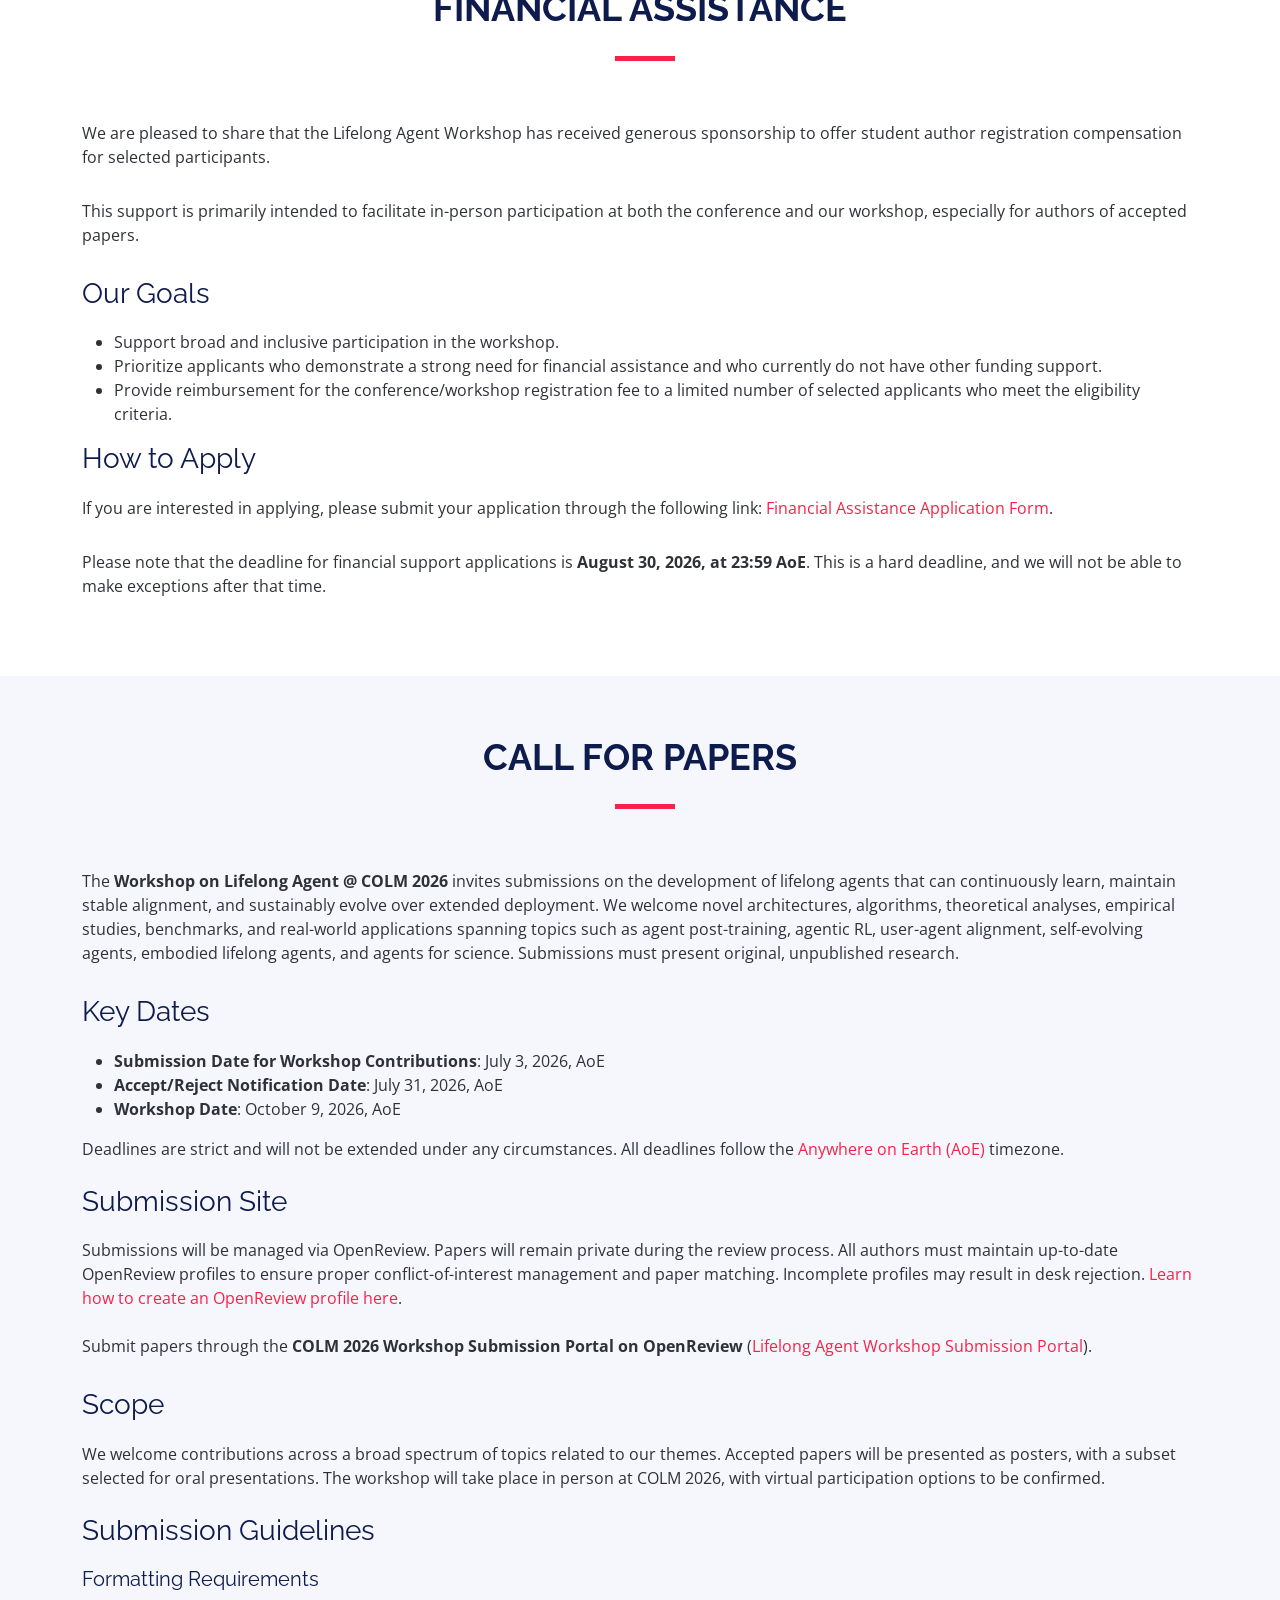
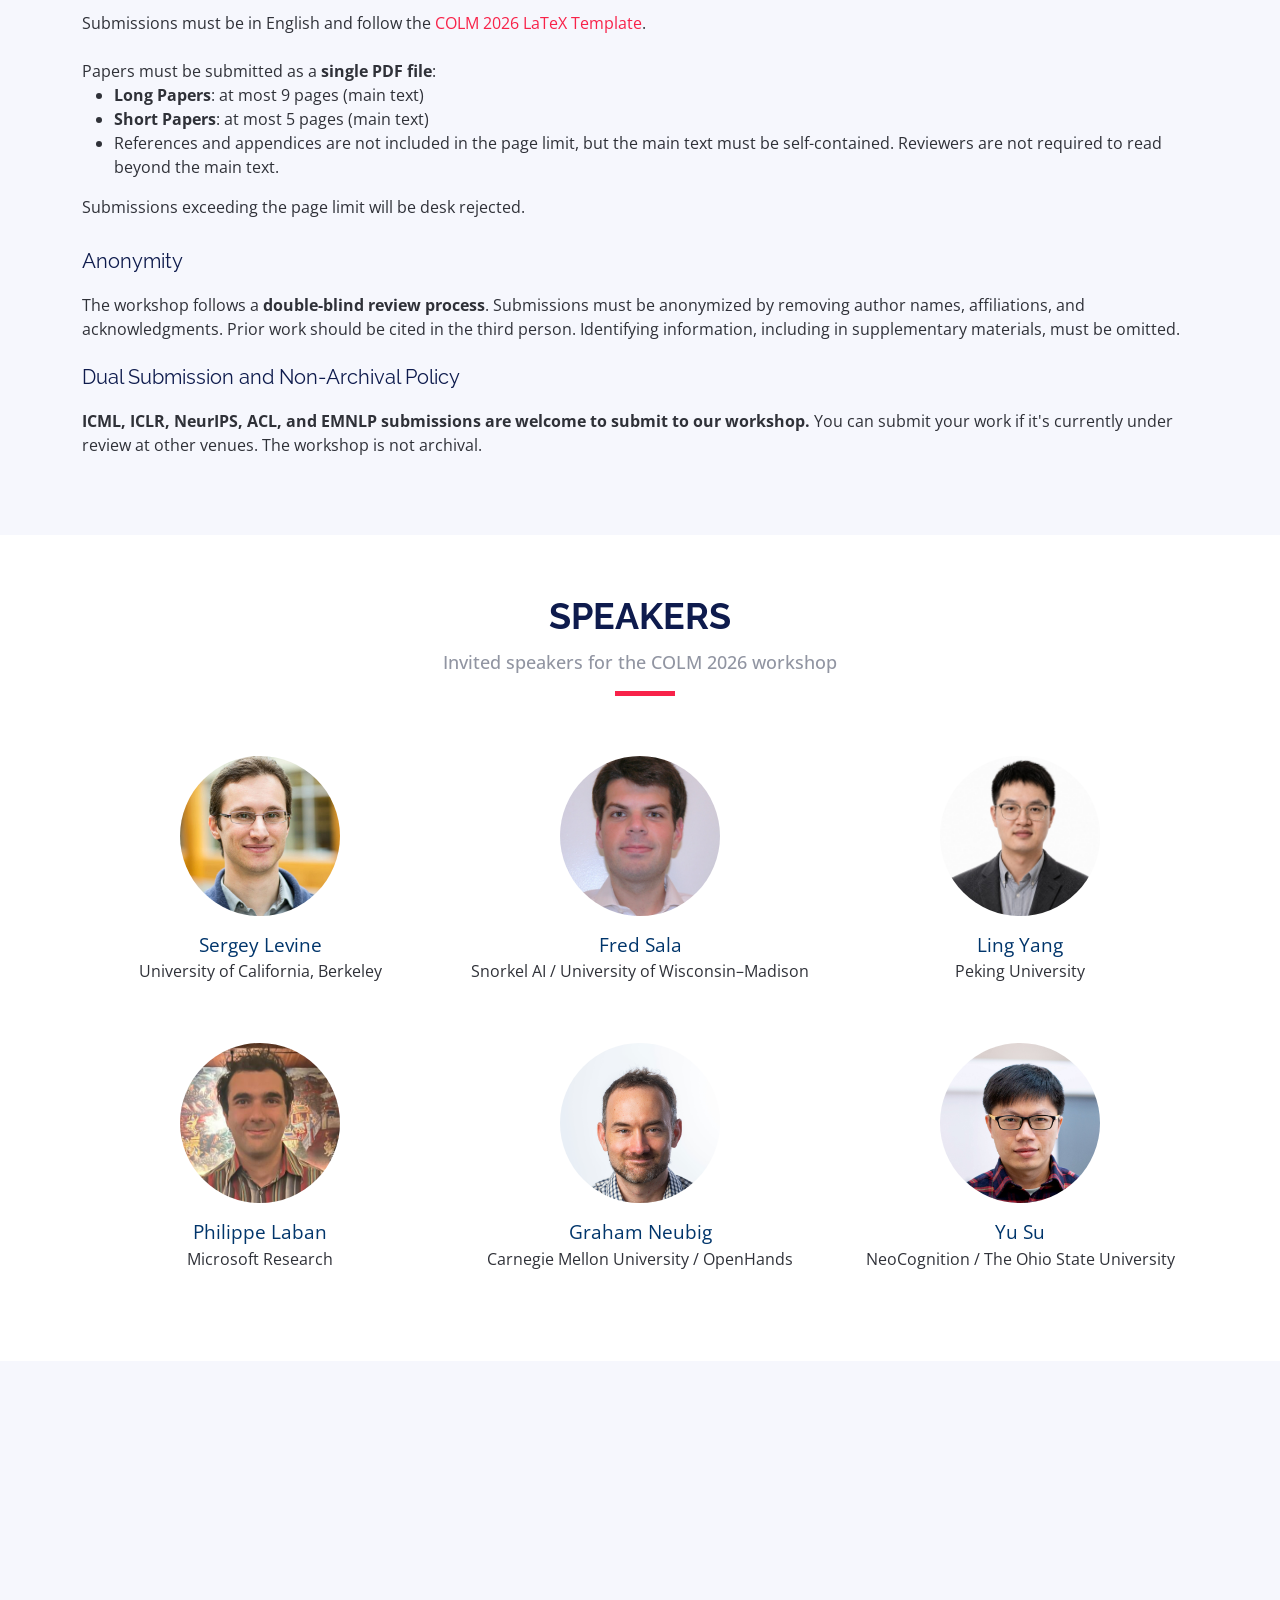
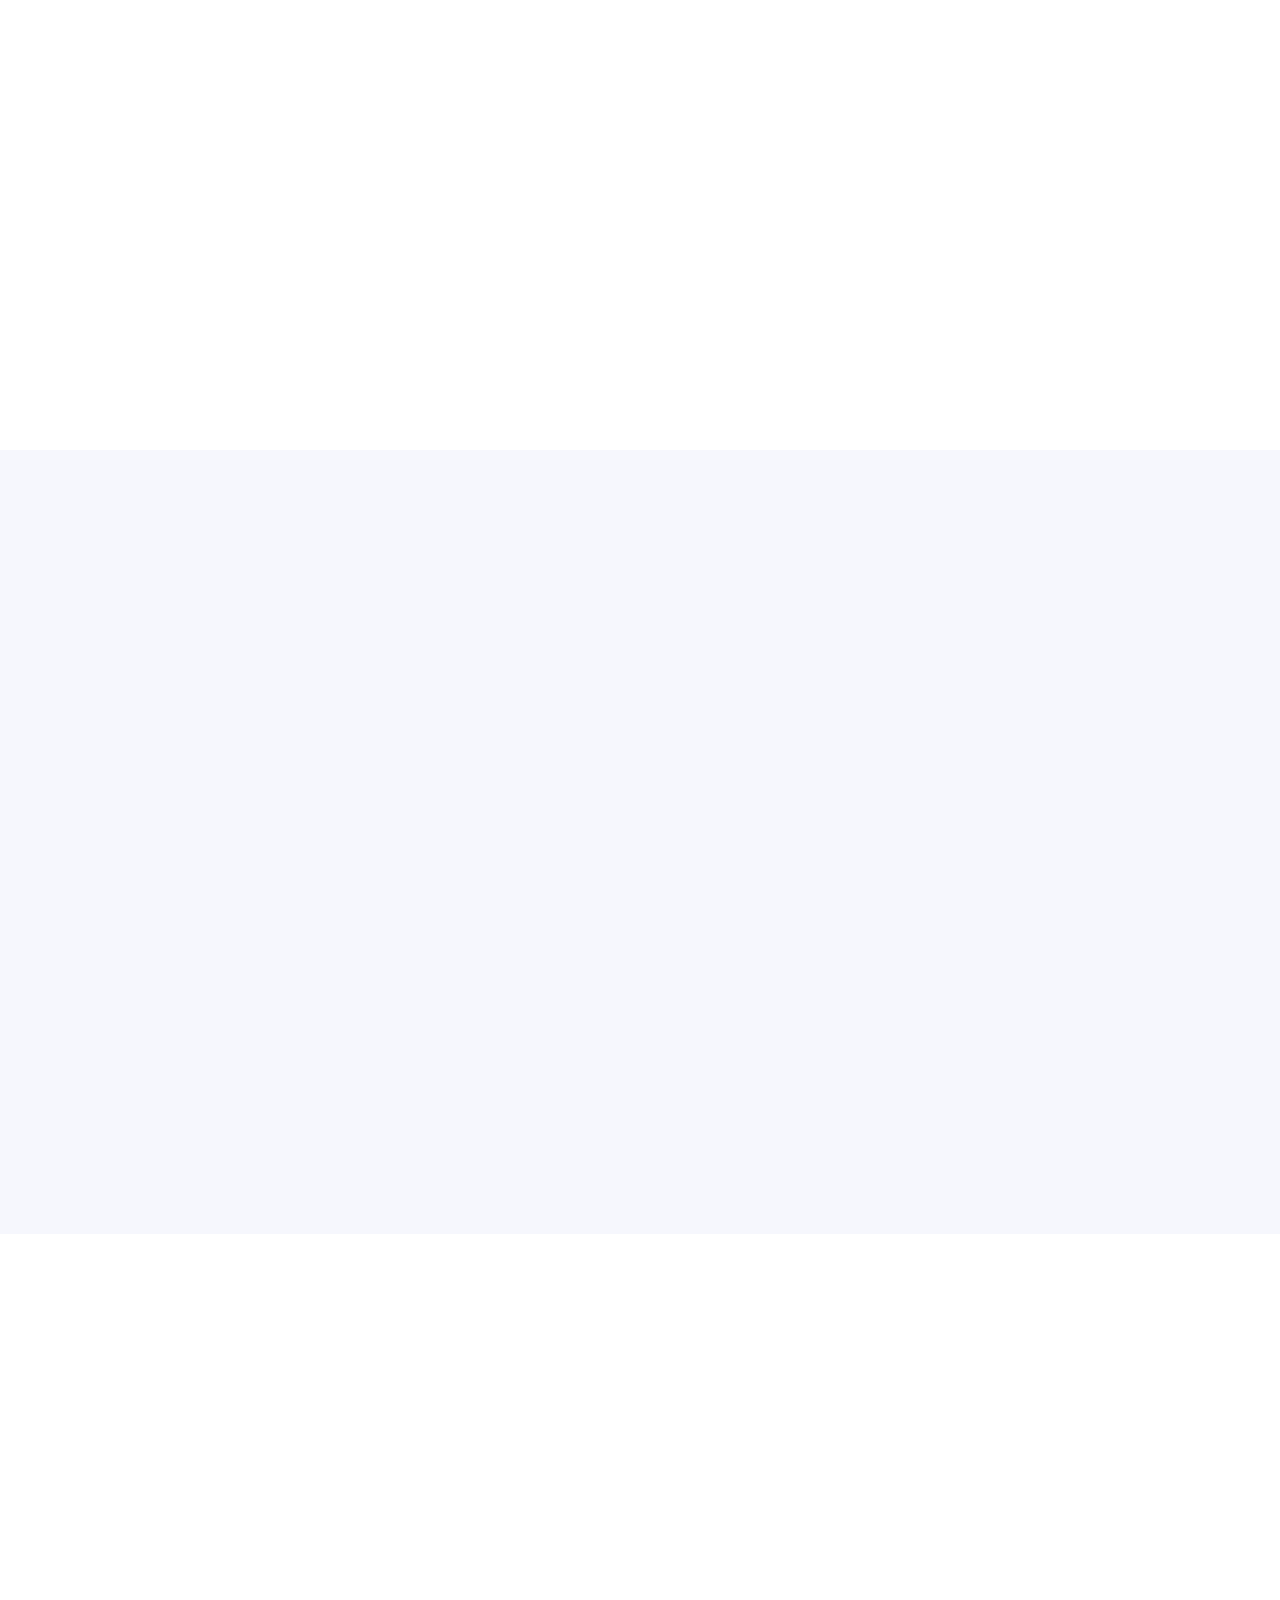
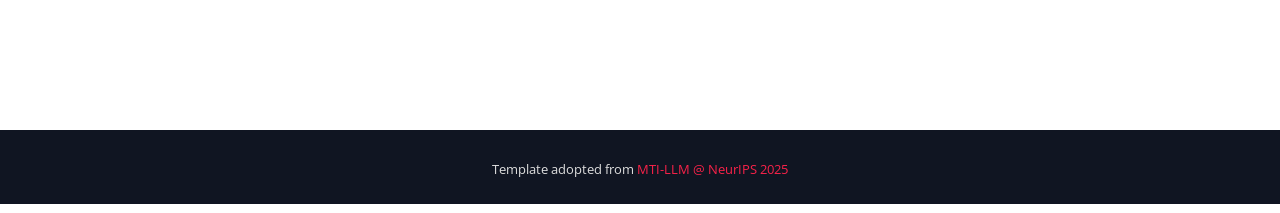
==== commit 4d1e7d24: "new title and refine bugs" ====
--- a/index.html
+++ b/index.html
@@ -502,7 +502,7 @@
     <section id="speakers">
       <div class="container" data-aos="fade-up">
         <div class="section-header">
-          <h2>Speakers and Panelists</h2>
+          <h2>Speakers</h2>
           <p>Invited speakers for the COLM 2026 workshop</p>
         </div>
     
@@ -631,7 +631,7 @@
             </tr>
             <tr class="break-row">
               <td class="time">14:30 – 15:30</td>
-              <td colspan="2">Coffee Break &amp; Poster Session I</td>
+              <td colspan="2">Coffee Break &amp; Poster Session II</td>
             </tr>
             <tr>
               <td class="time">15:30 – 16:10</td>
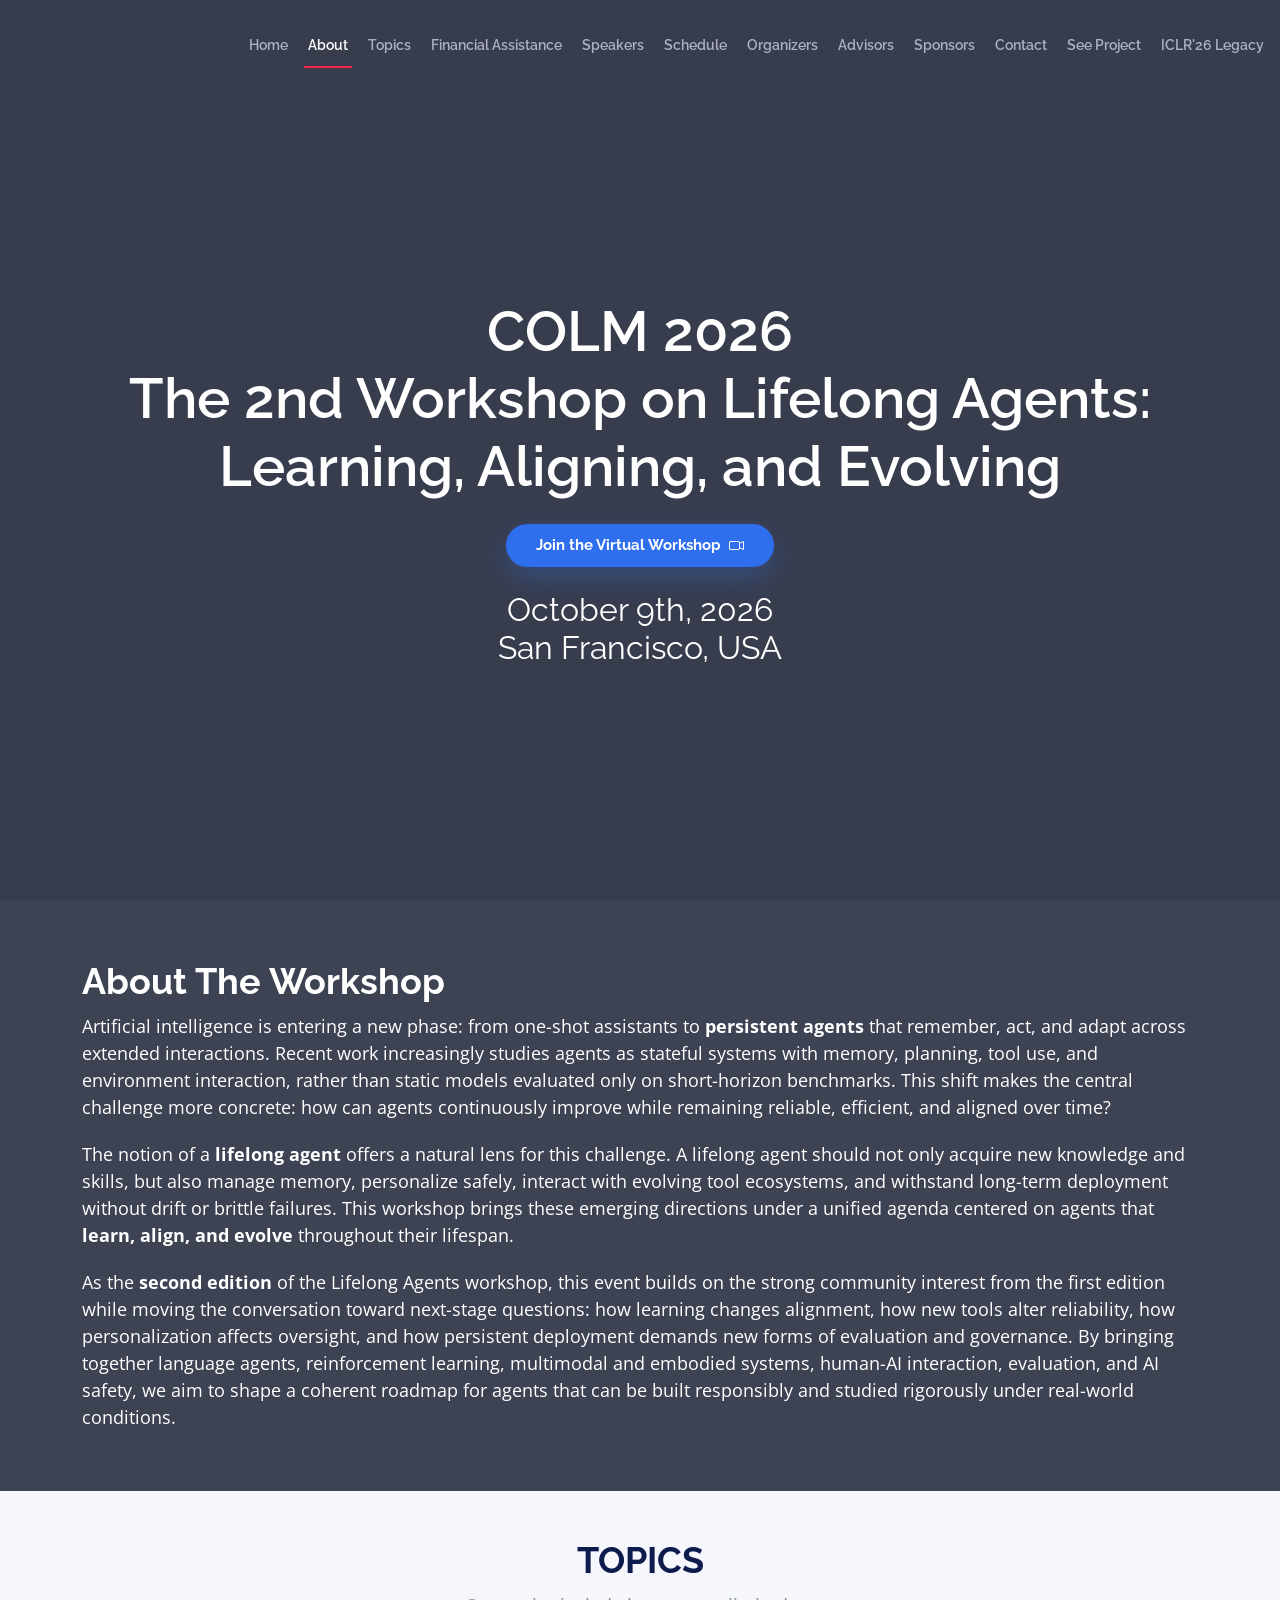
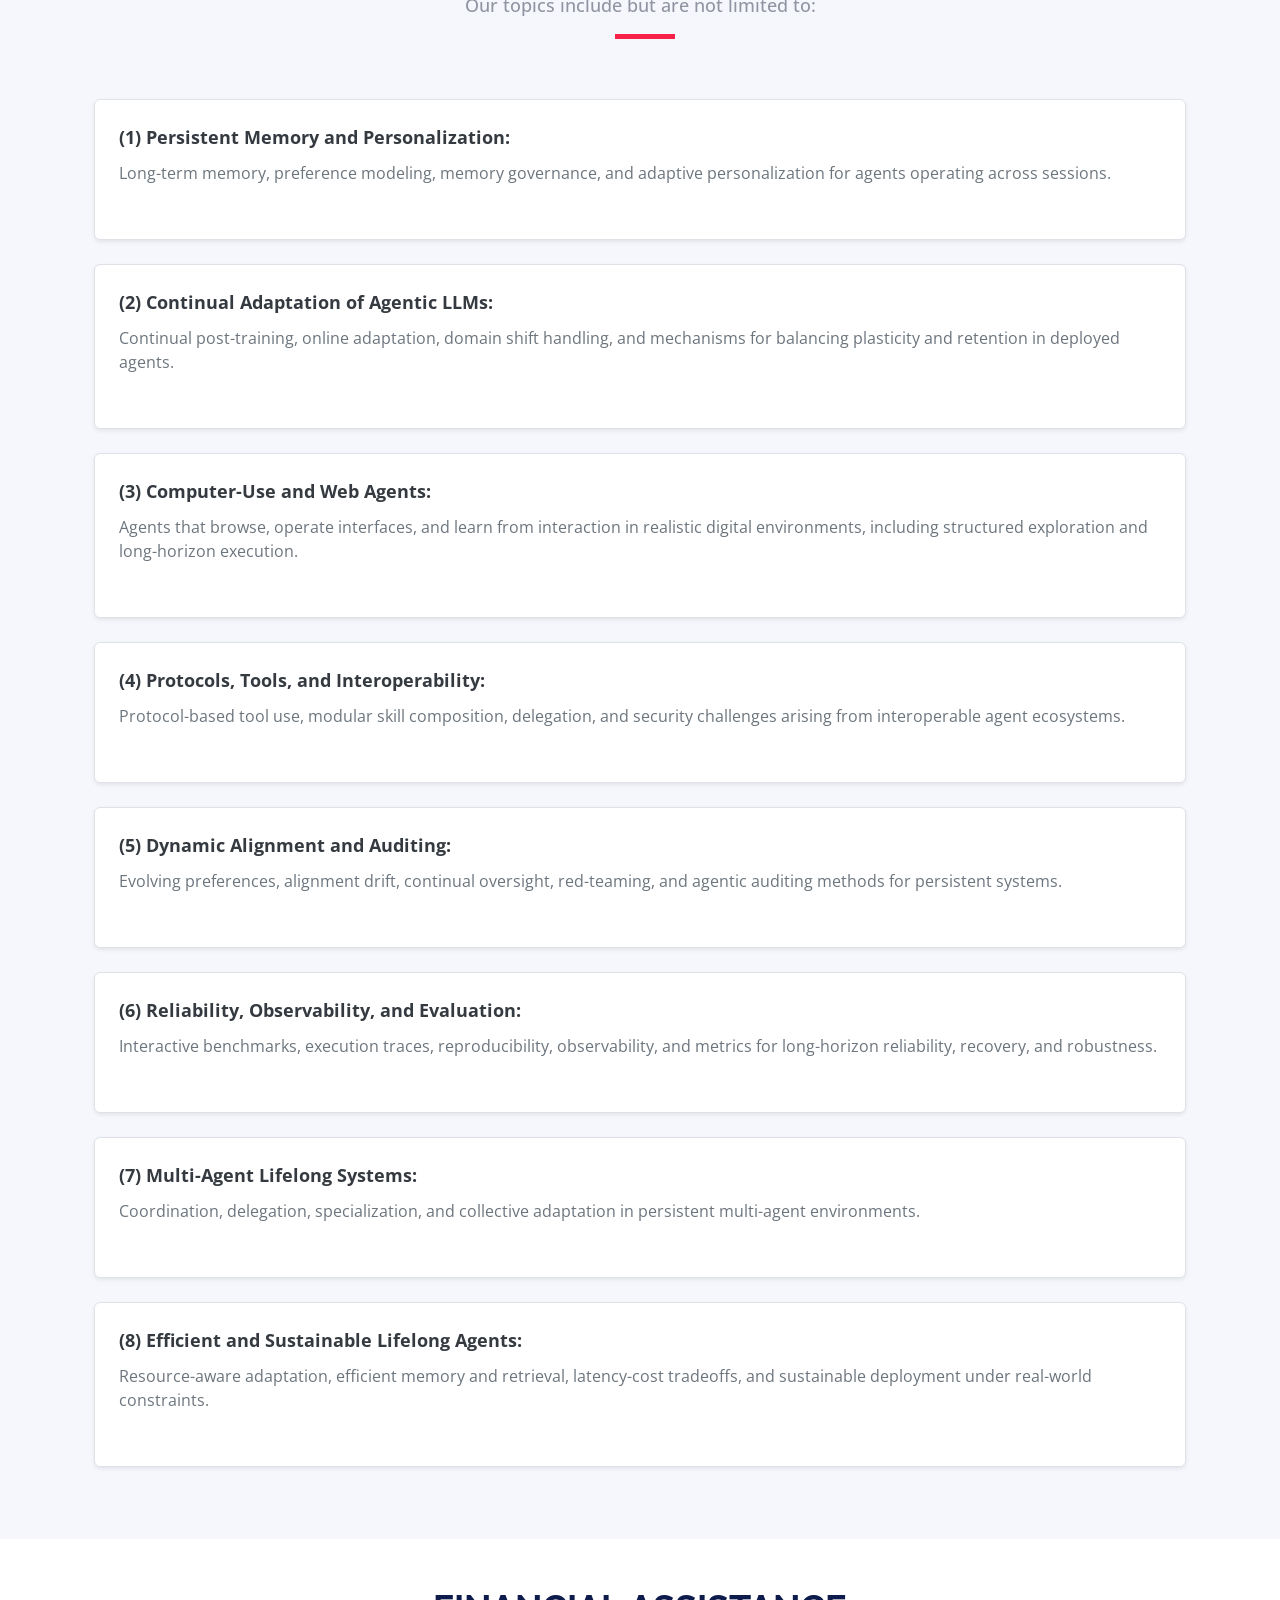
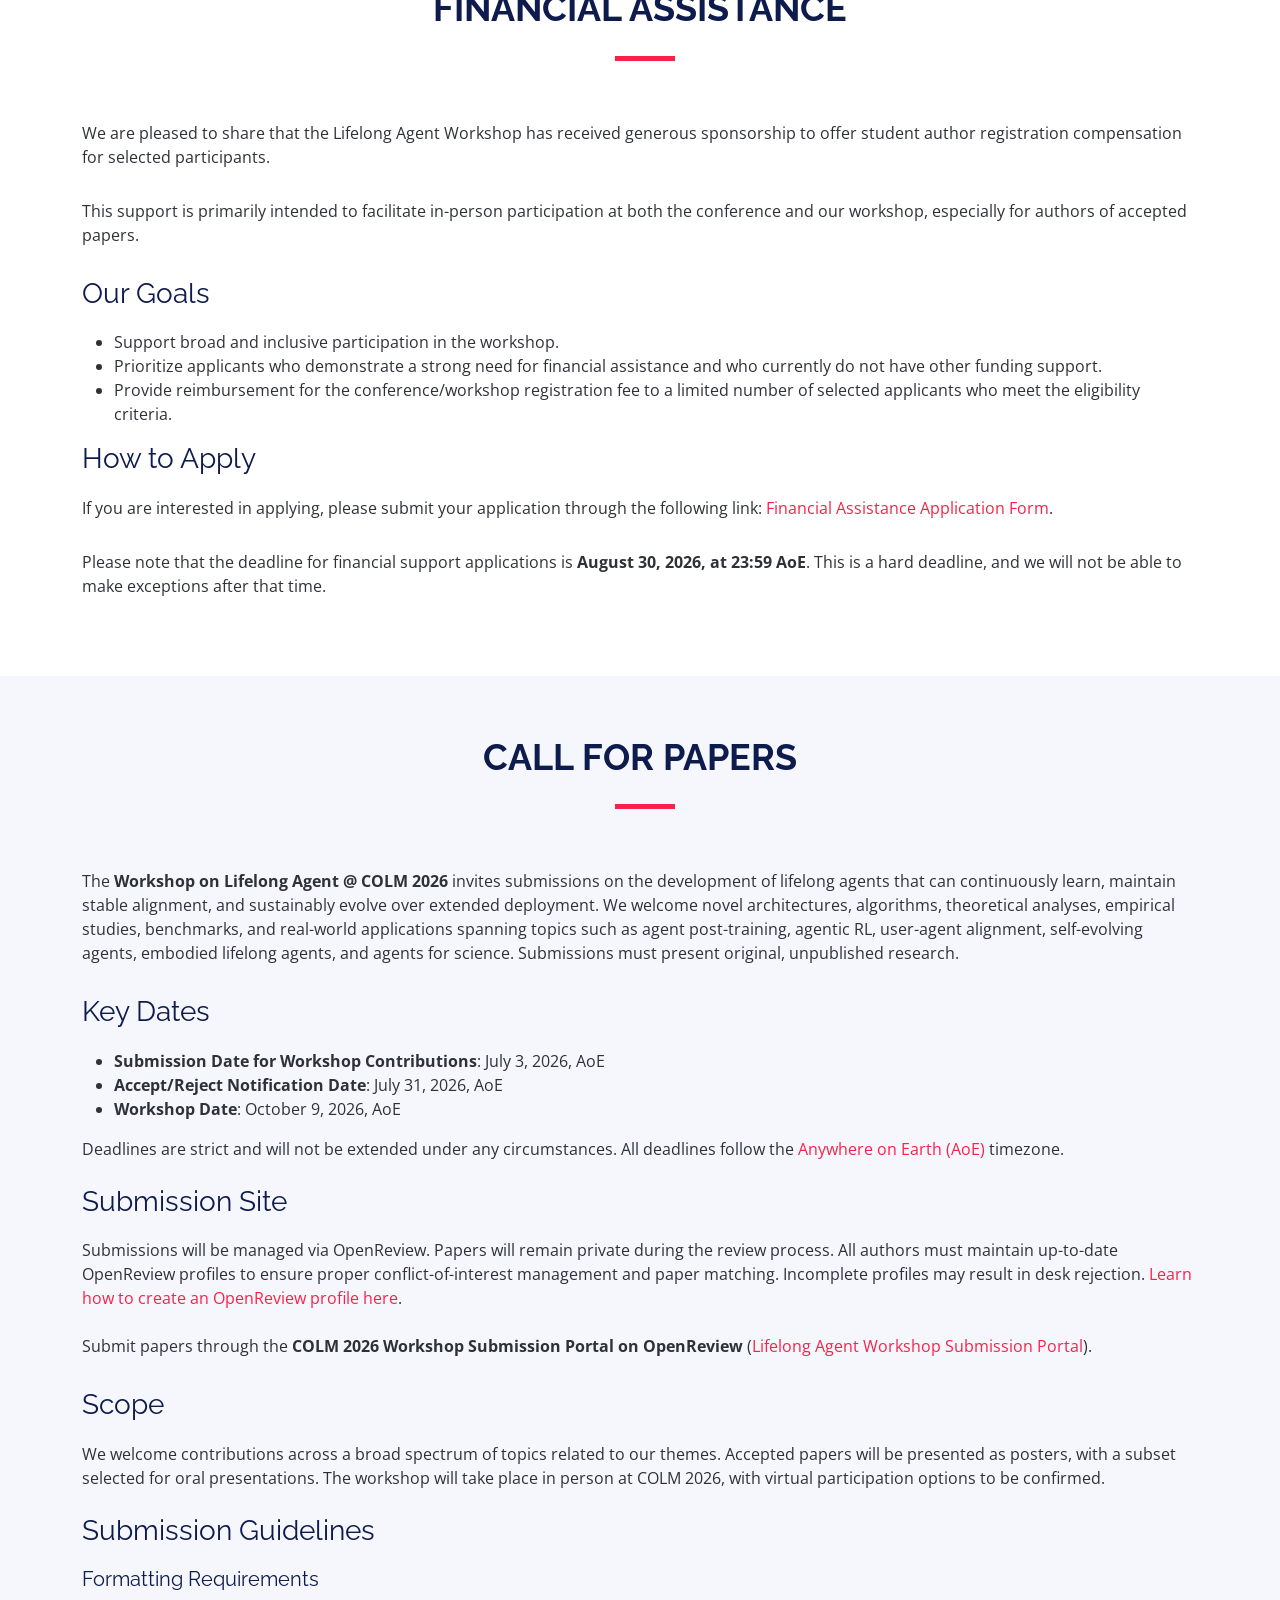
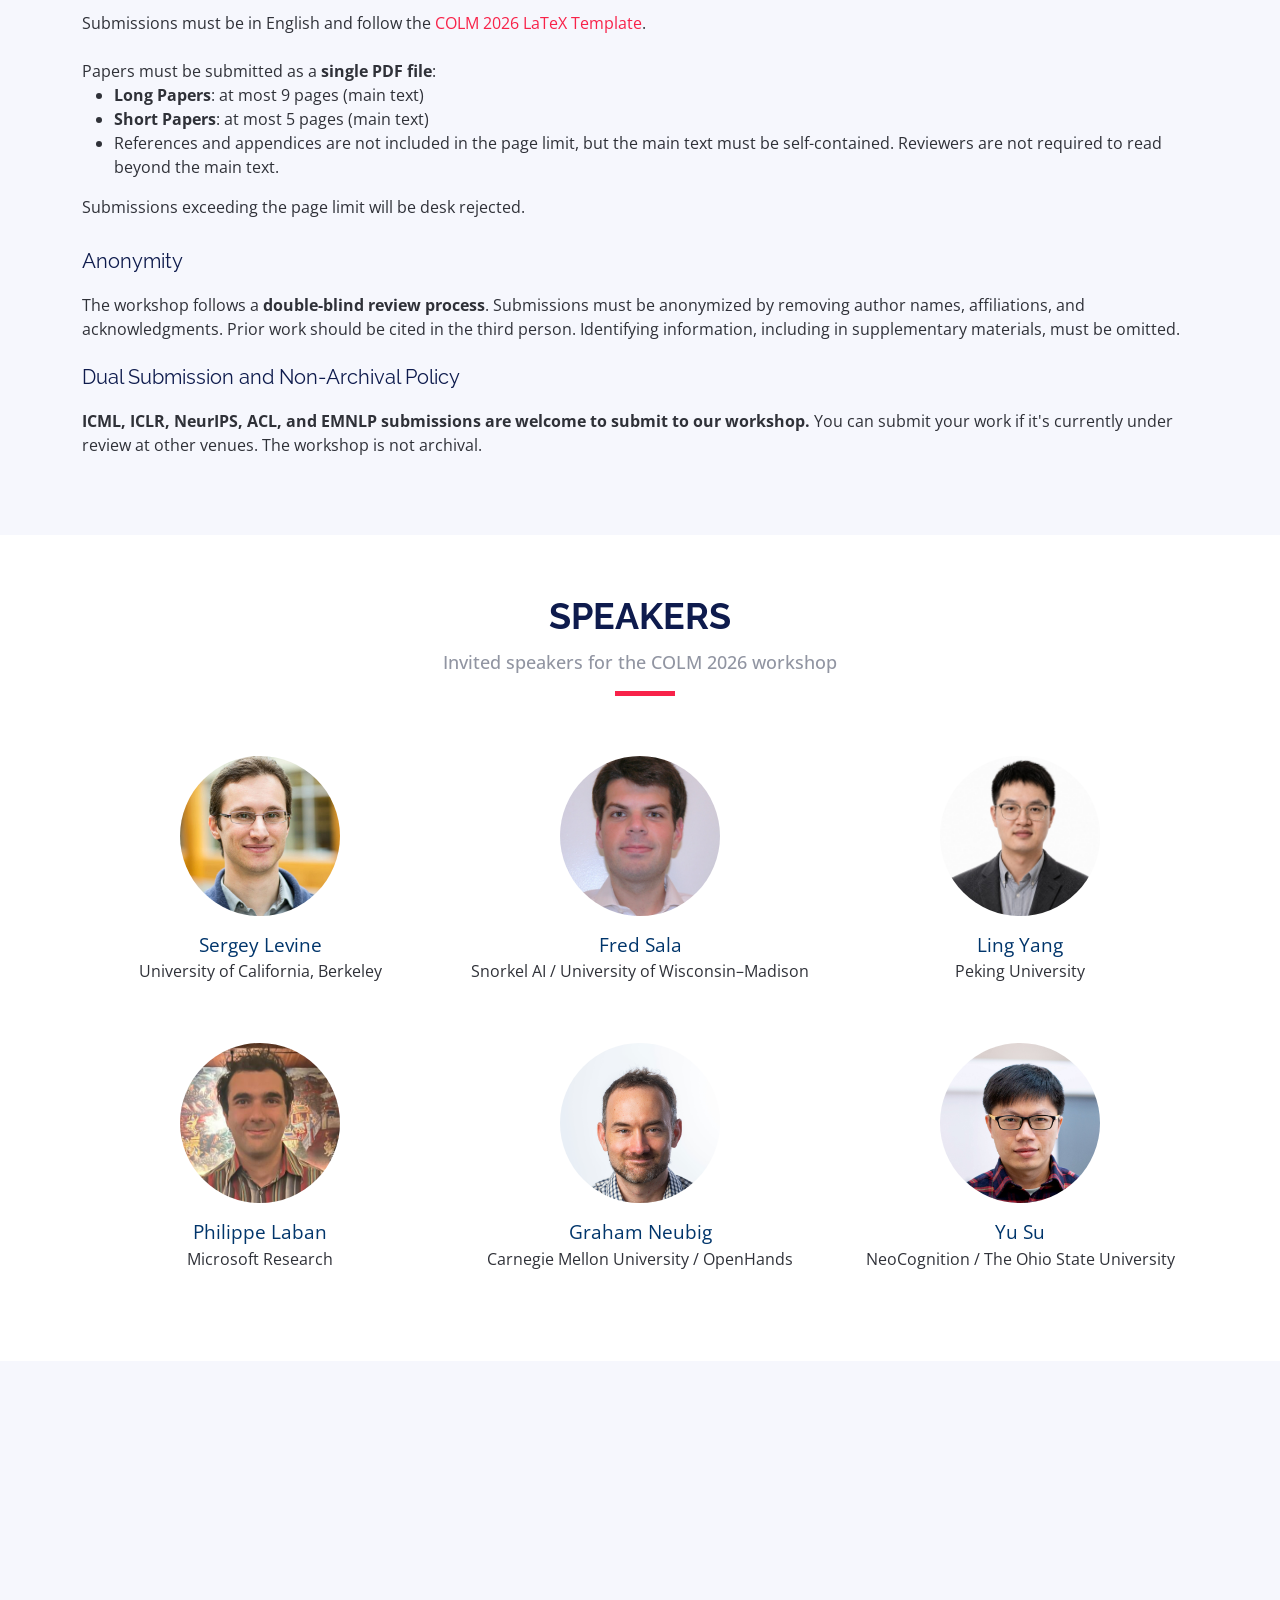
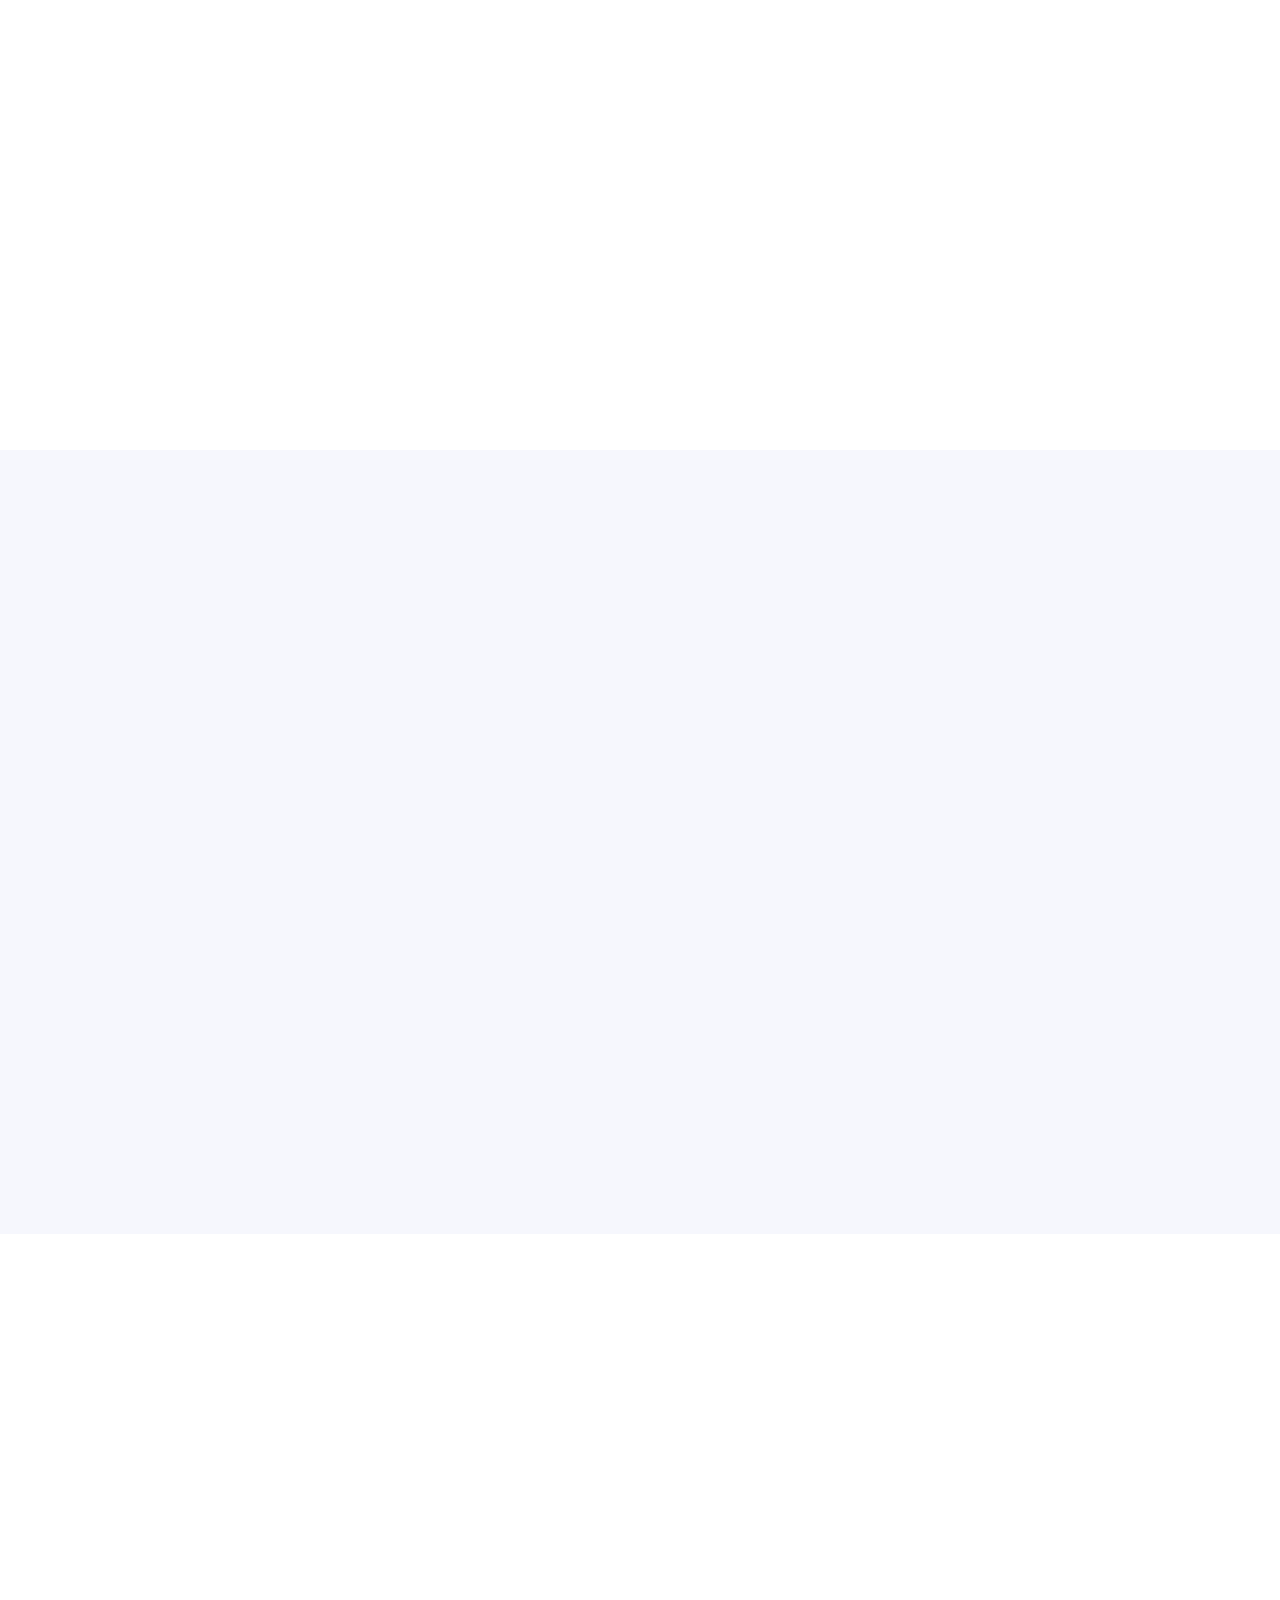
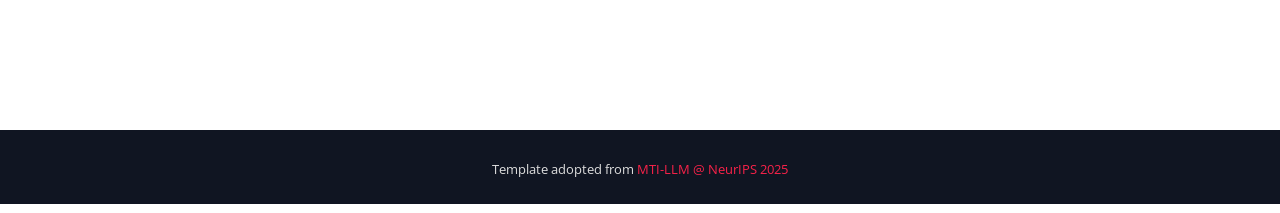
==== commit f95652dc: "new speaker schedule" ====
--- a/index.html
+++ b/index.html
@@ -590,7 +590,7 @@
             <tr>
               <td class="time">08:50 – 9:30</td>
               <td>Invited Talk 1</td>
-              <td>Sergey Levine (UC Berkeley)</td>
+              <td>Philippe Laban (Microsoft)</td>
             </tr>
             <tr>
               <td class="time">09:30 – 10:00</td>
@@ -622,7 +622,7 @@
             </tr>
               <td class="time">13:20 – 14:00</td>
               <td>Invited Talk 4</td>
-              <td>Philippe Laban (Microsoft)</td>
+              <td>Su Yu (NeoCognition)</td>
             </tr>
             <tr>
               <td class="time">14:00 – 14:30</td>
@@ -641,7 +641,7 @@
             <tr>
               <td class="time">16:10 – 16:50</td>
               <td>Invited Talk 6</td>
-              <td>Su Yu (NeoCognition)</td>
+              <td>Sergey Levine (UC Berkeley)</td>
             </tr>
             <tr>
               <td class="time">16:50 – 17:00</td>
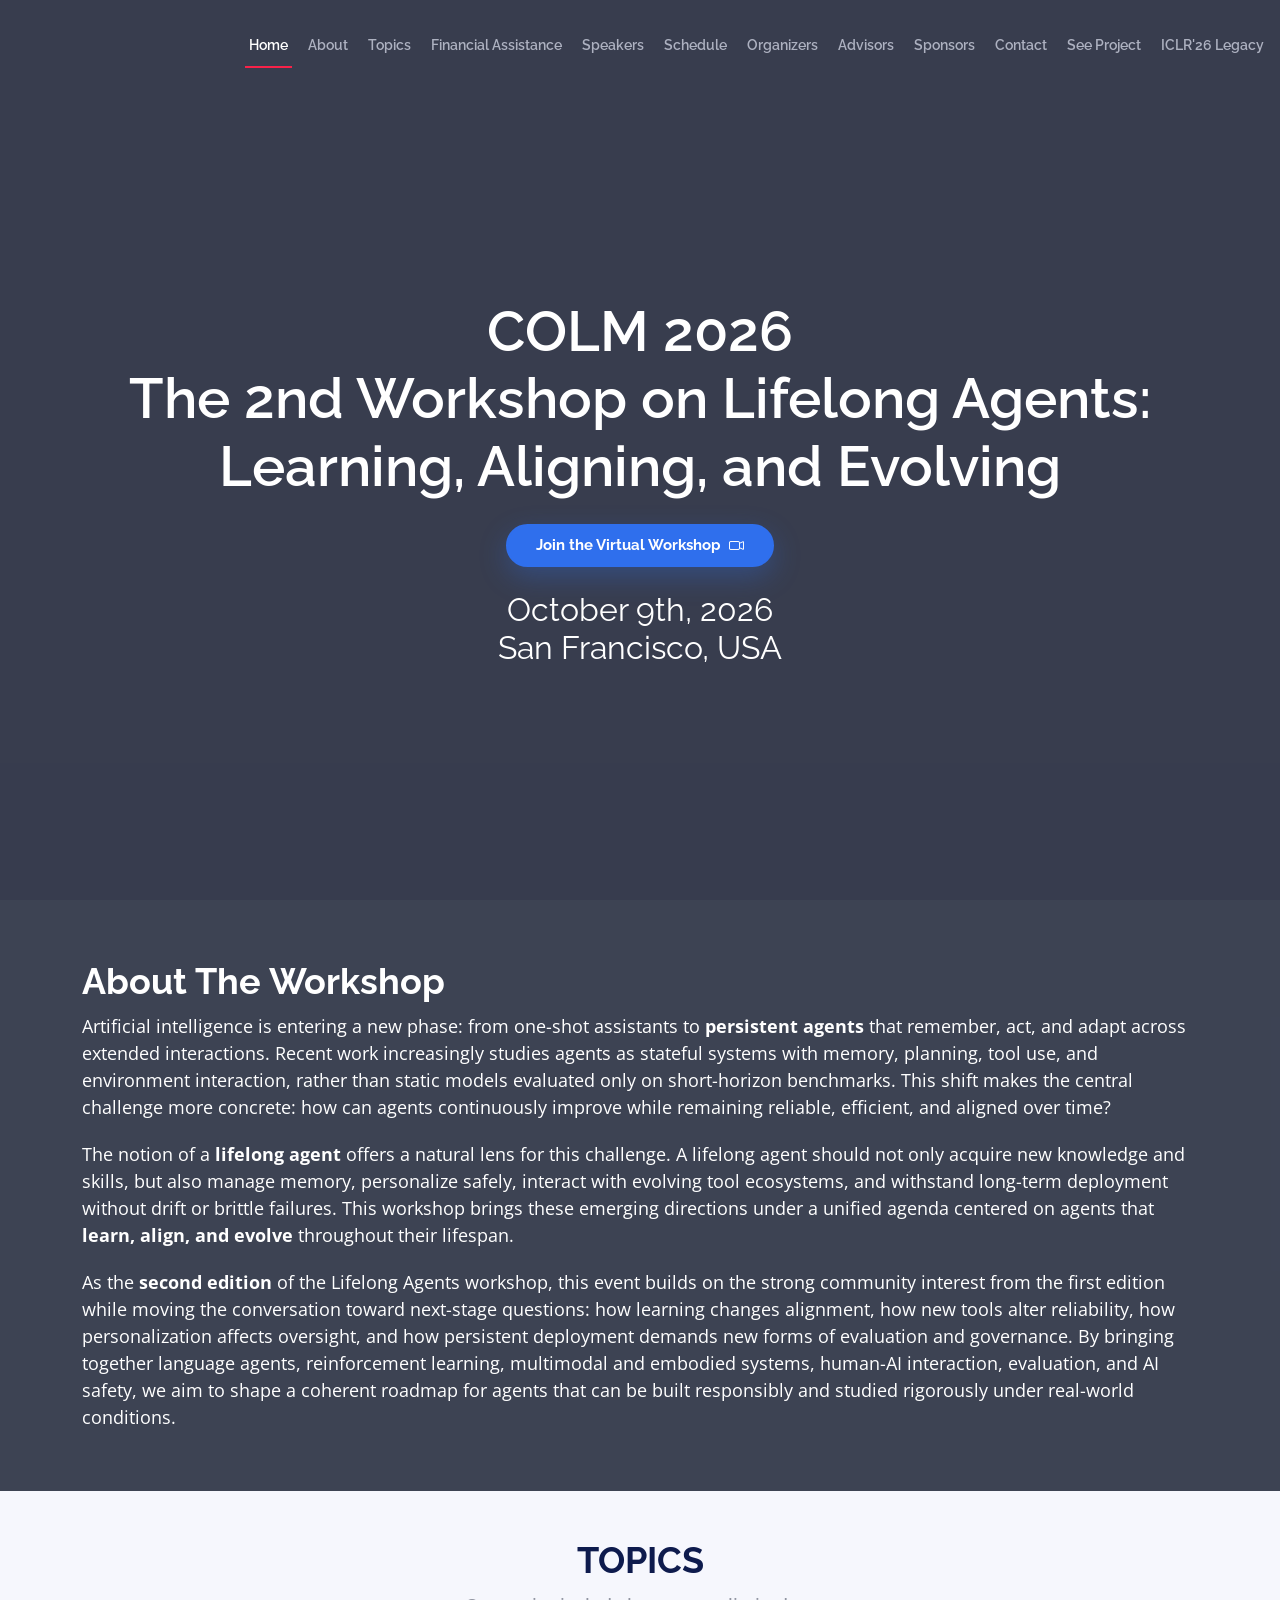
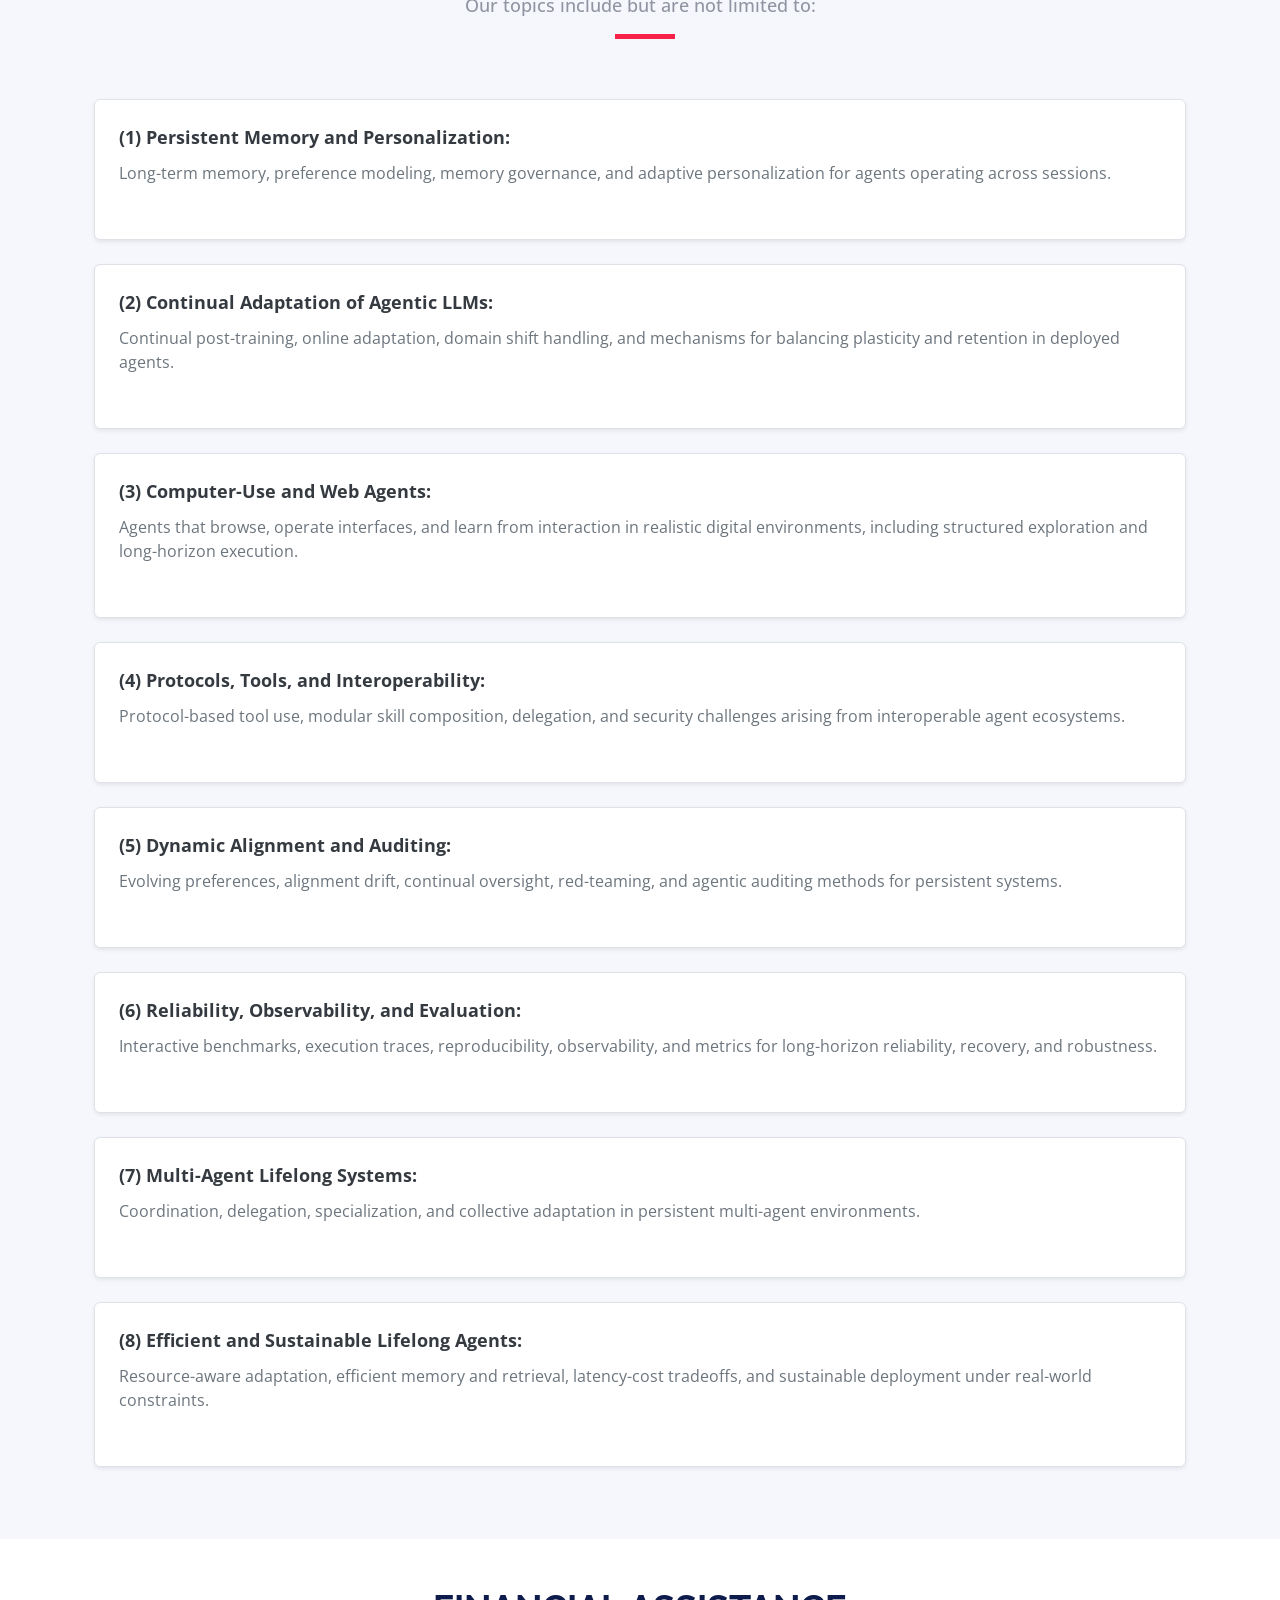
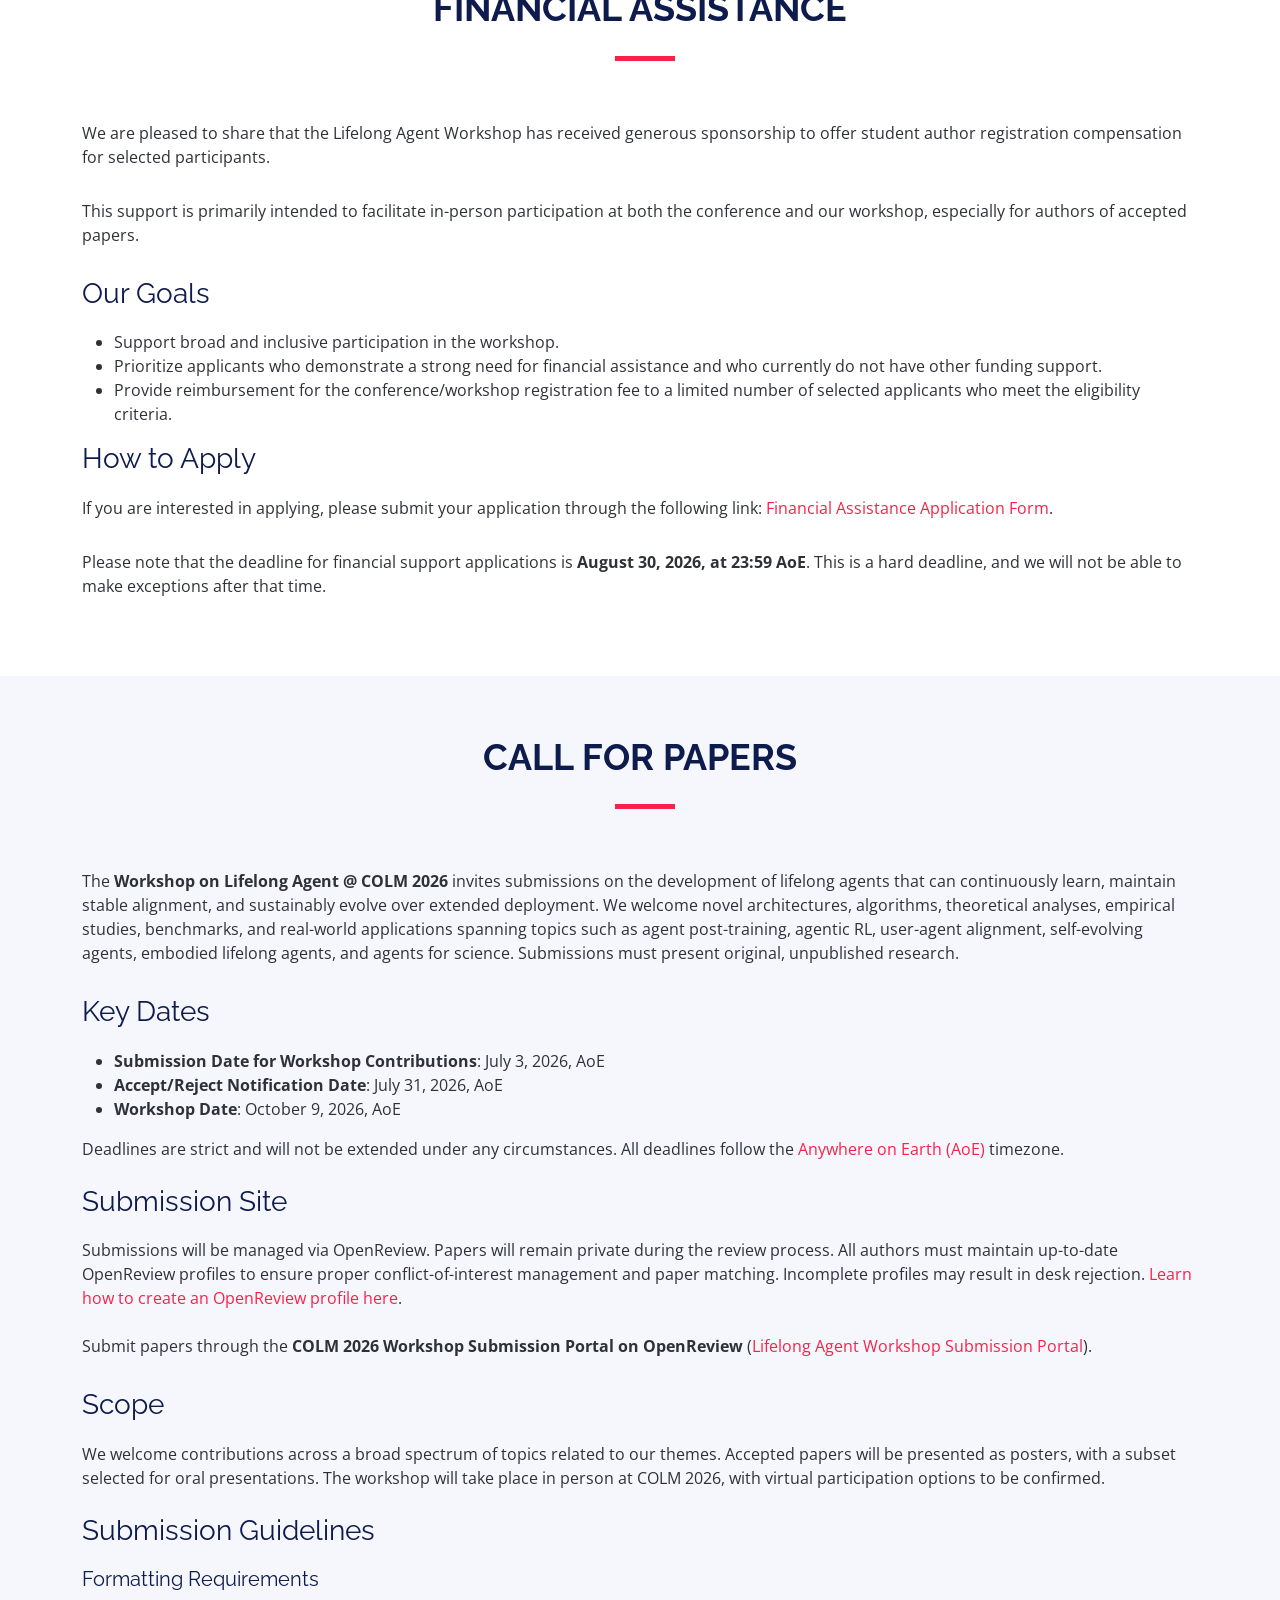
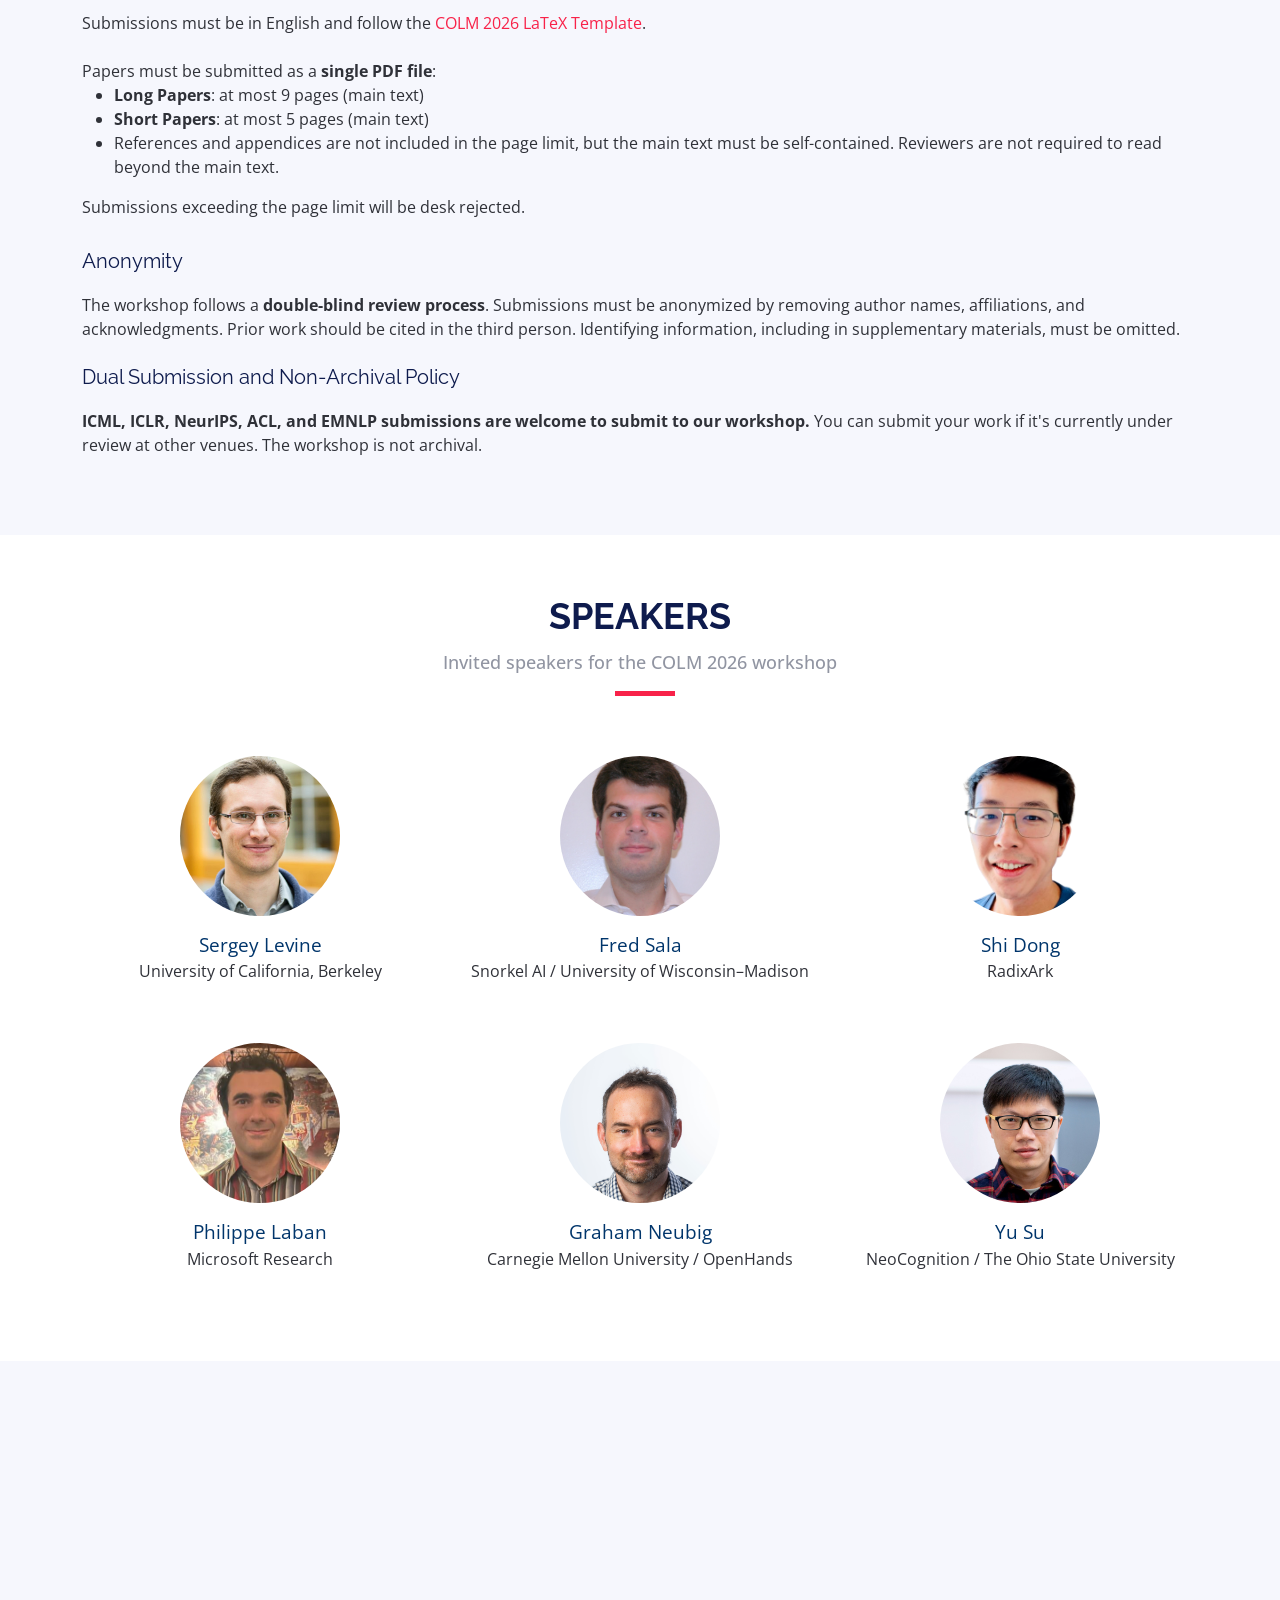
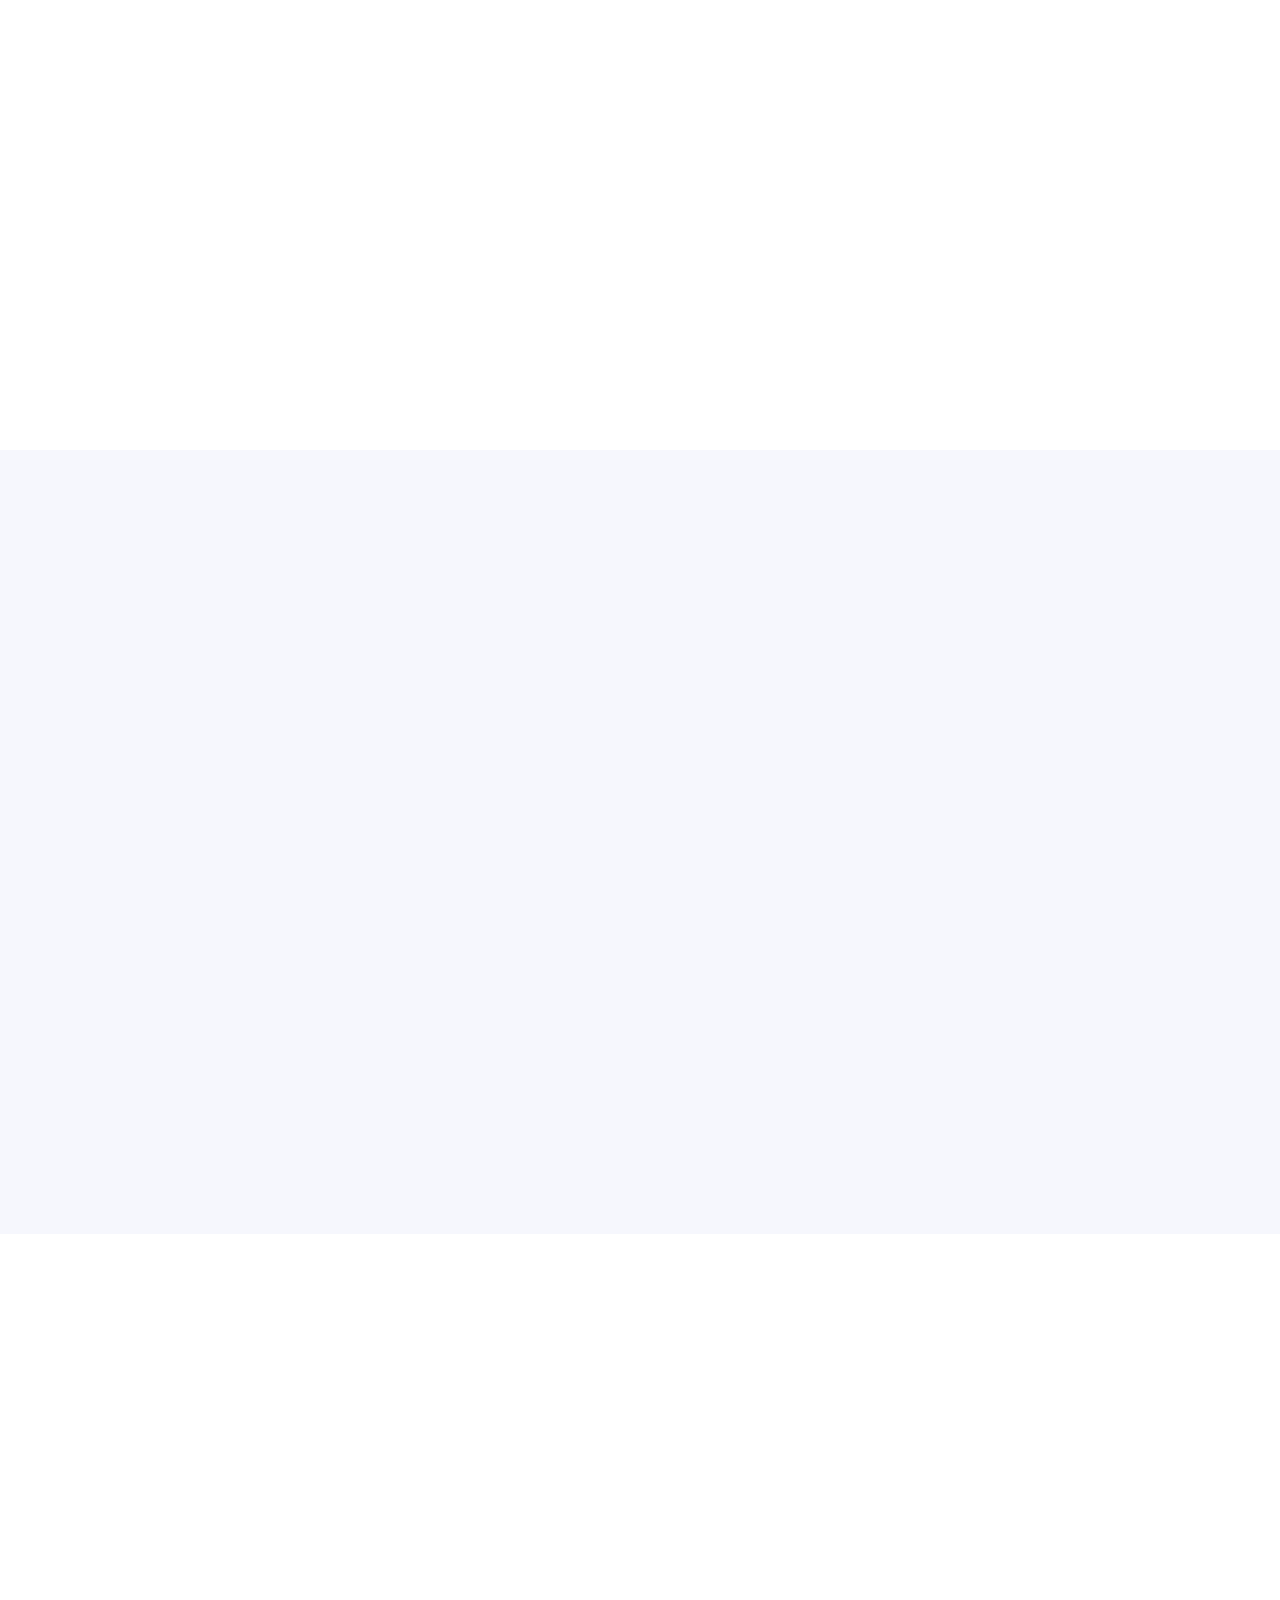
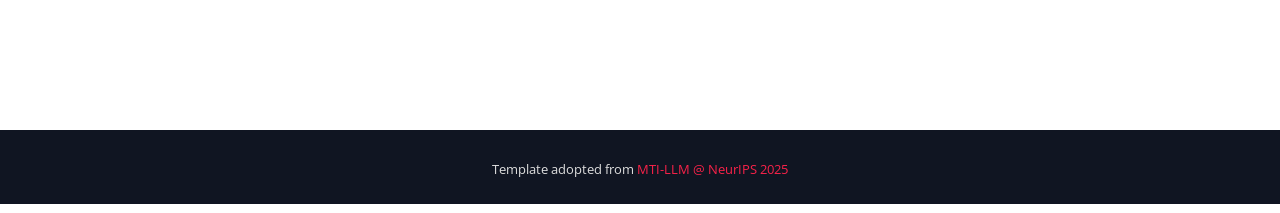
==== commit 2bfdc080: "new speaker added" ====
--- a/index.html
+++ b/index.html
@@ -526,9 +526,9 @@
     
           <div class="col-lg-4 col-md-6 col-12">
             <div class="speaker" data-aos="fade-up" data-aos-delay="100">
-              <img src="assets/img/speakers/ling_yang.jpg" alt="Ling Yang" class="img-fluid">
-              <br><a href="https://yangling0818.github.io/" style="font-size: 1.2em; color: #00356B;">Ling Yang</a></br>
-              <p>Peking University</p>
+              <img src="assets/img/speakers/shi_dong.png" alt="Shi Dong" class="img-fluid">
+              <br><a href="https://dongshi.me/" style="font-size: 1.2em; color: #00356B;">Shi Dong</a></br>
+              <p>RadixArk</p>
             </div>
           </div>
     
@@ -604,7 +604,7 @@
             <tr>
               <td class="time">11:00 – 11:40</td>
               <td>Invited Talk 3</td>
-              <td>Ling Yang (Peking University)</td>
+              <td>Shi Dong (RadixArk)</td>
             </tr>
             <tr>
               <td class="time">11:40 – 12:30</td>
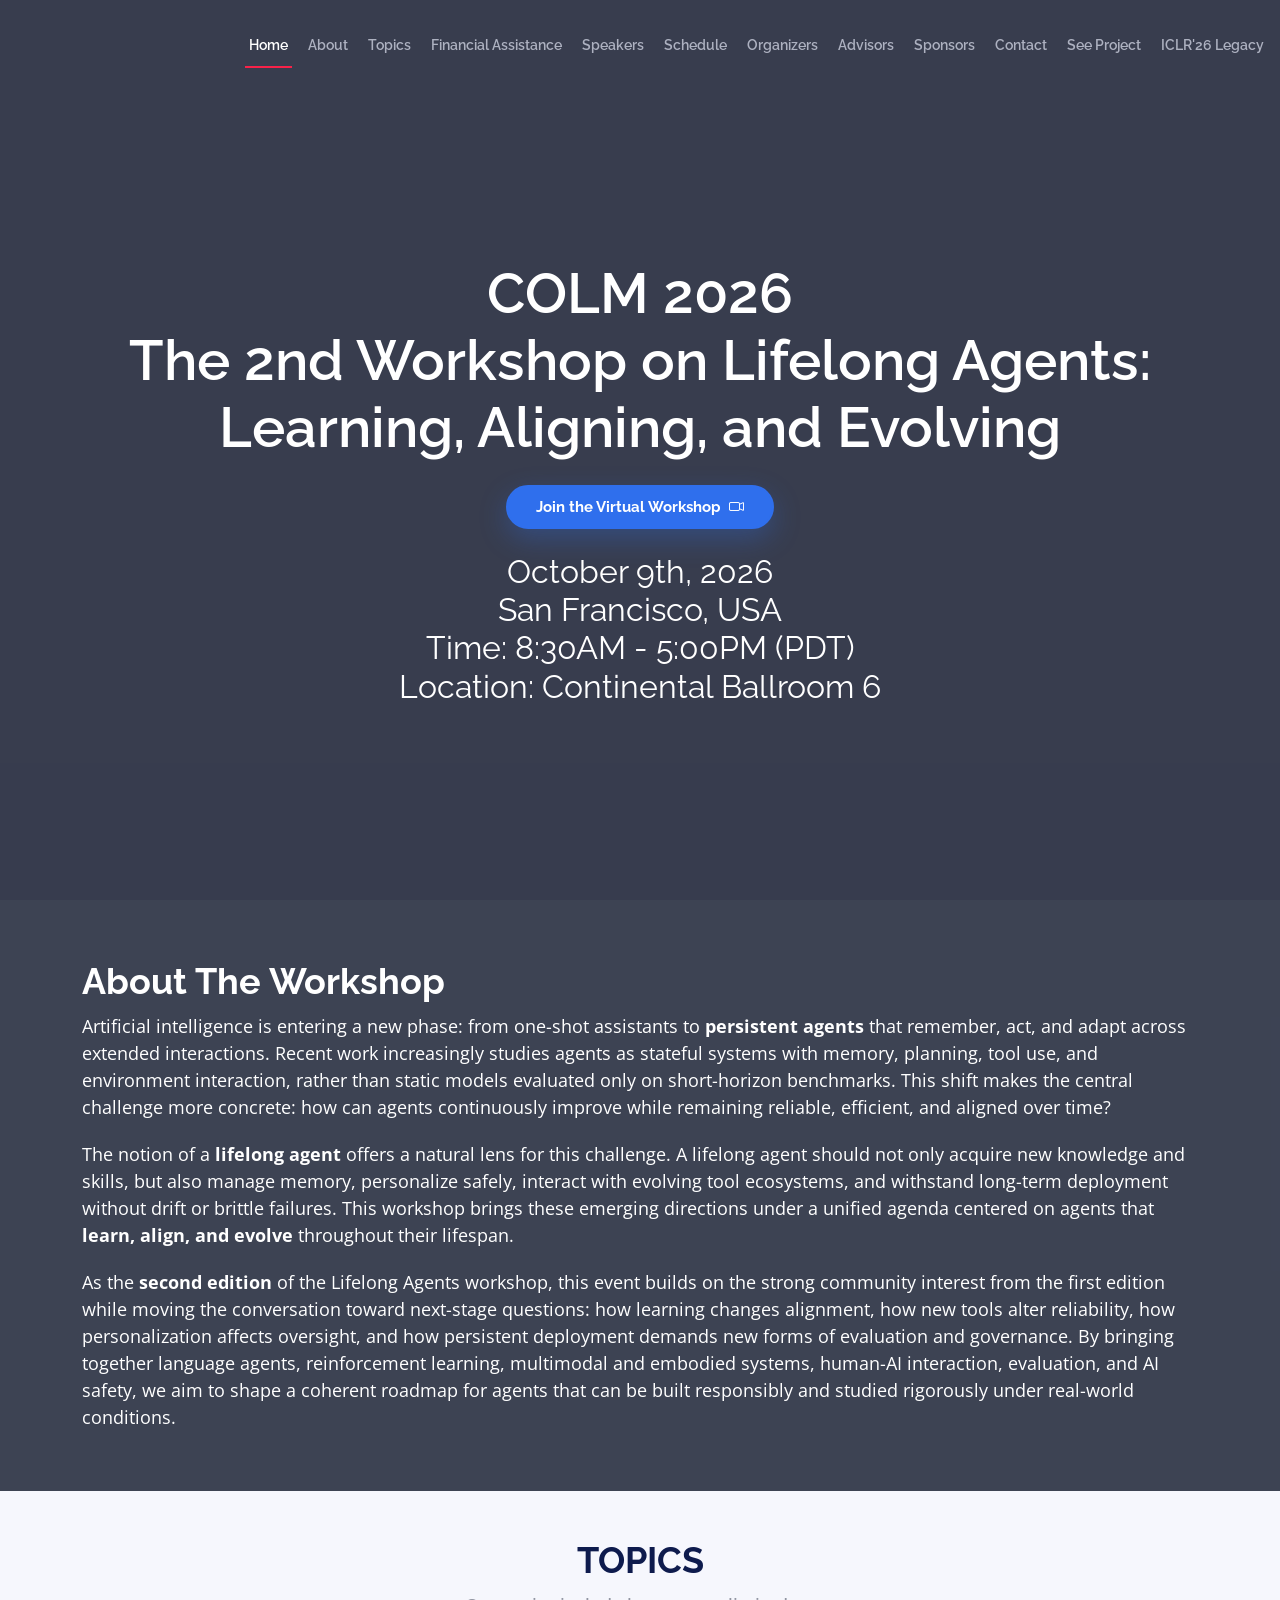
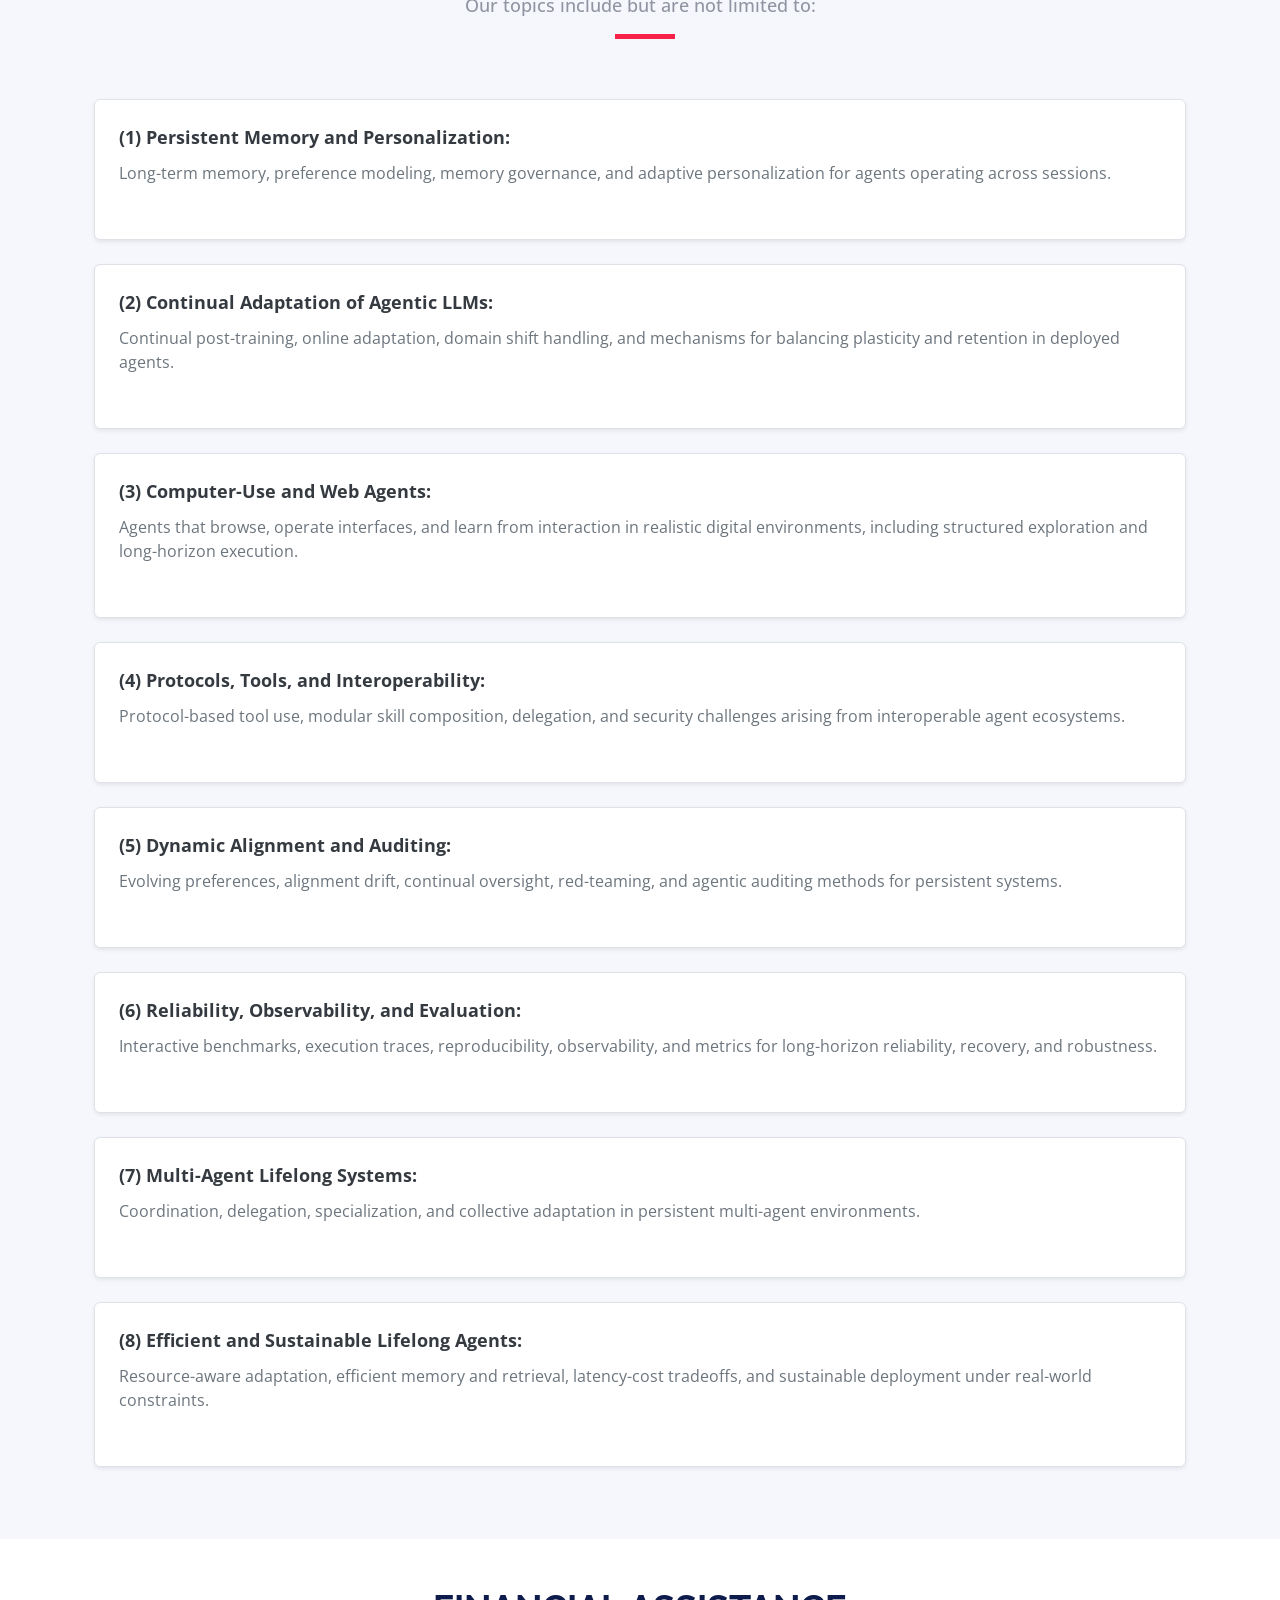
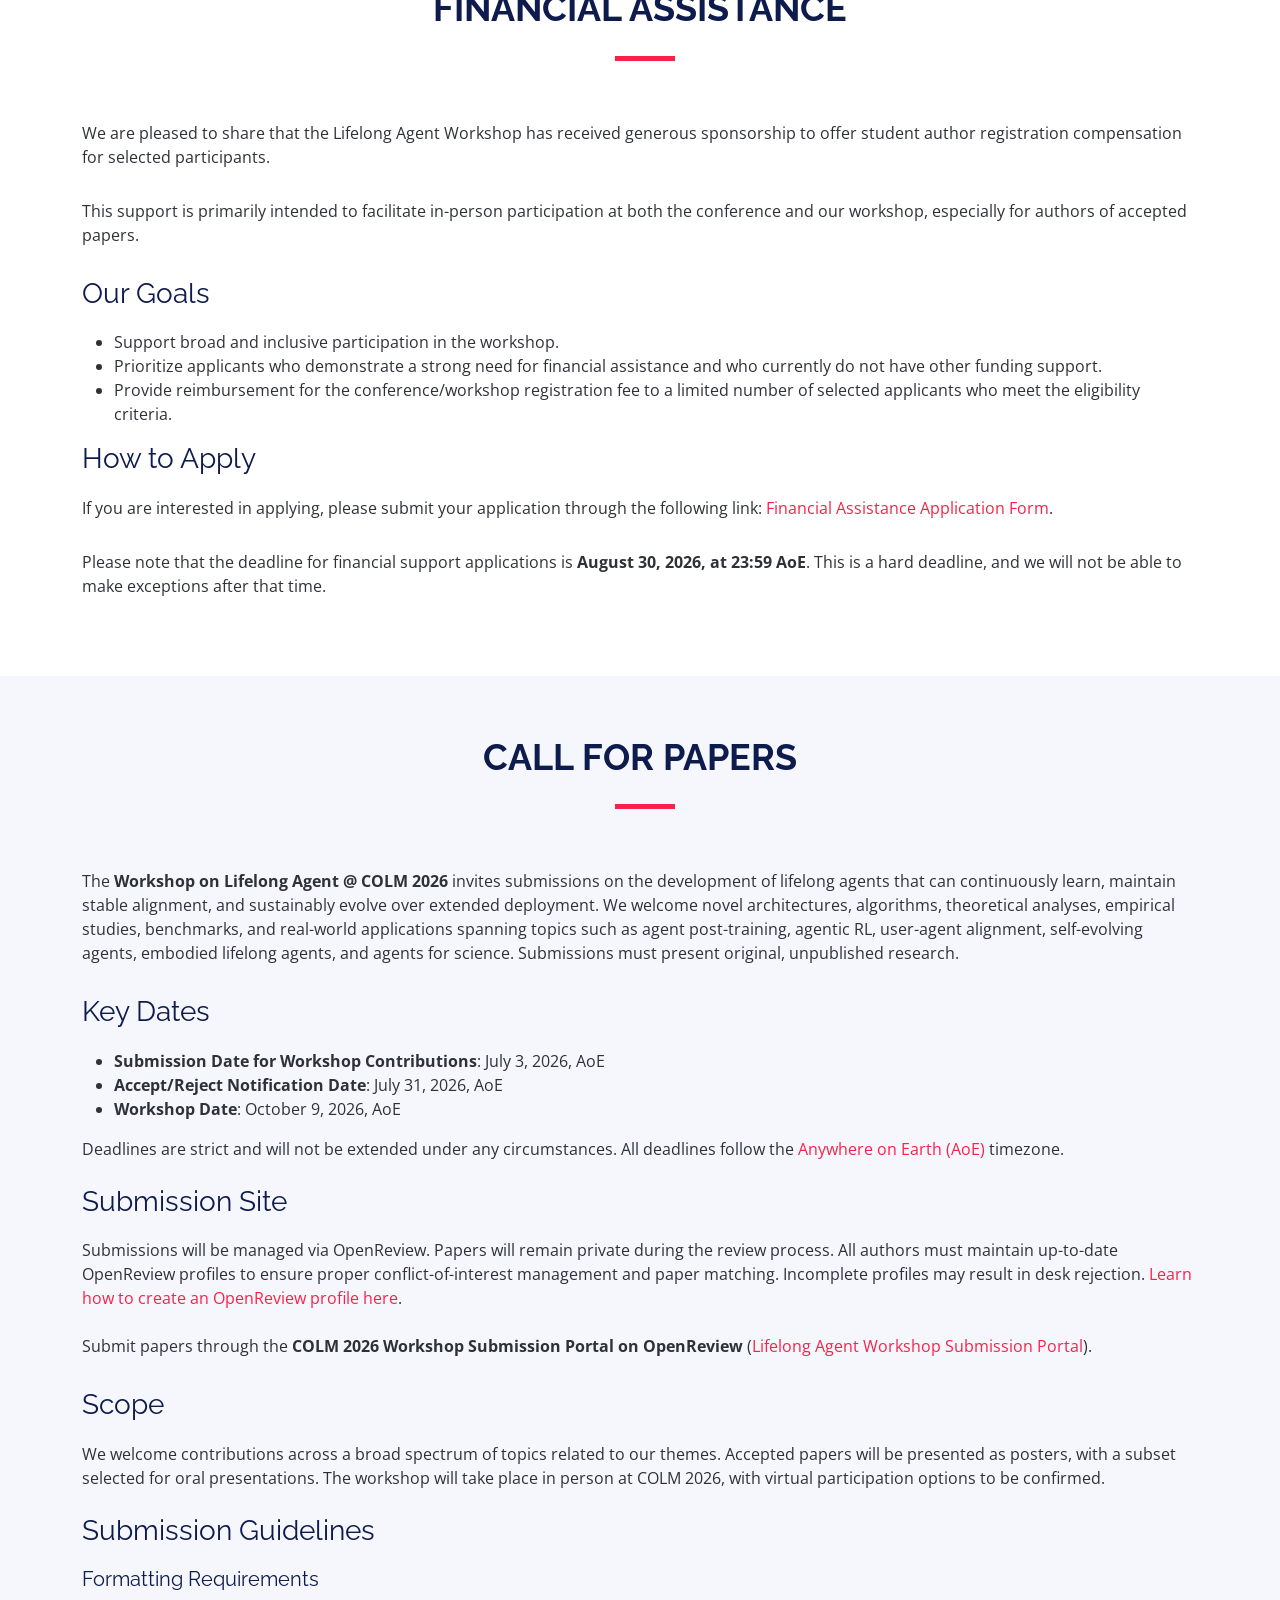
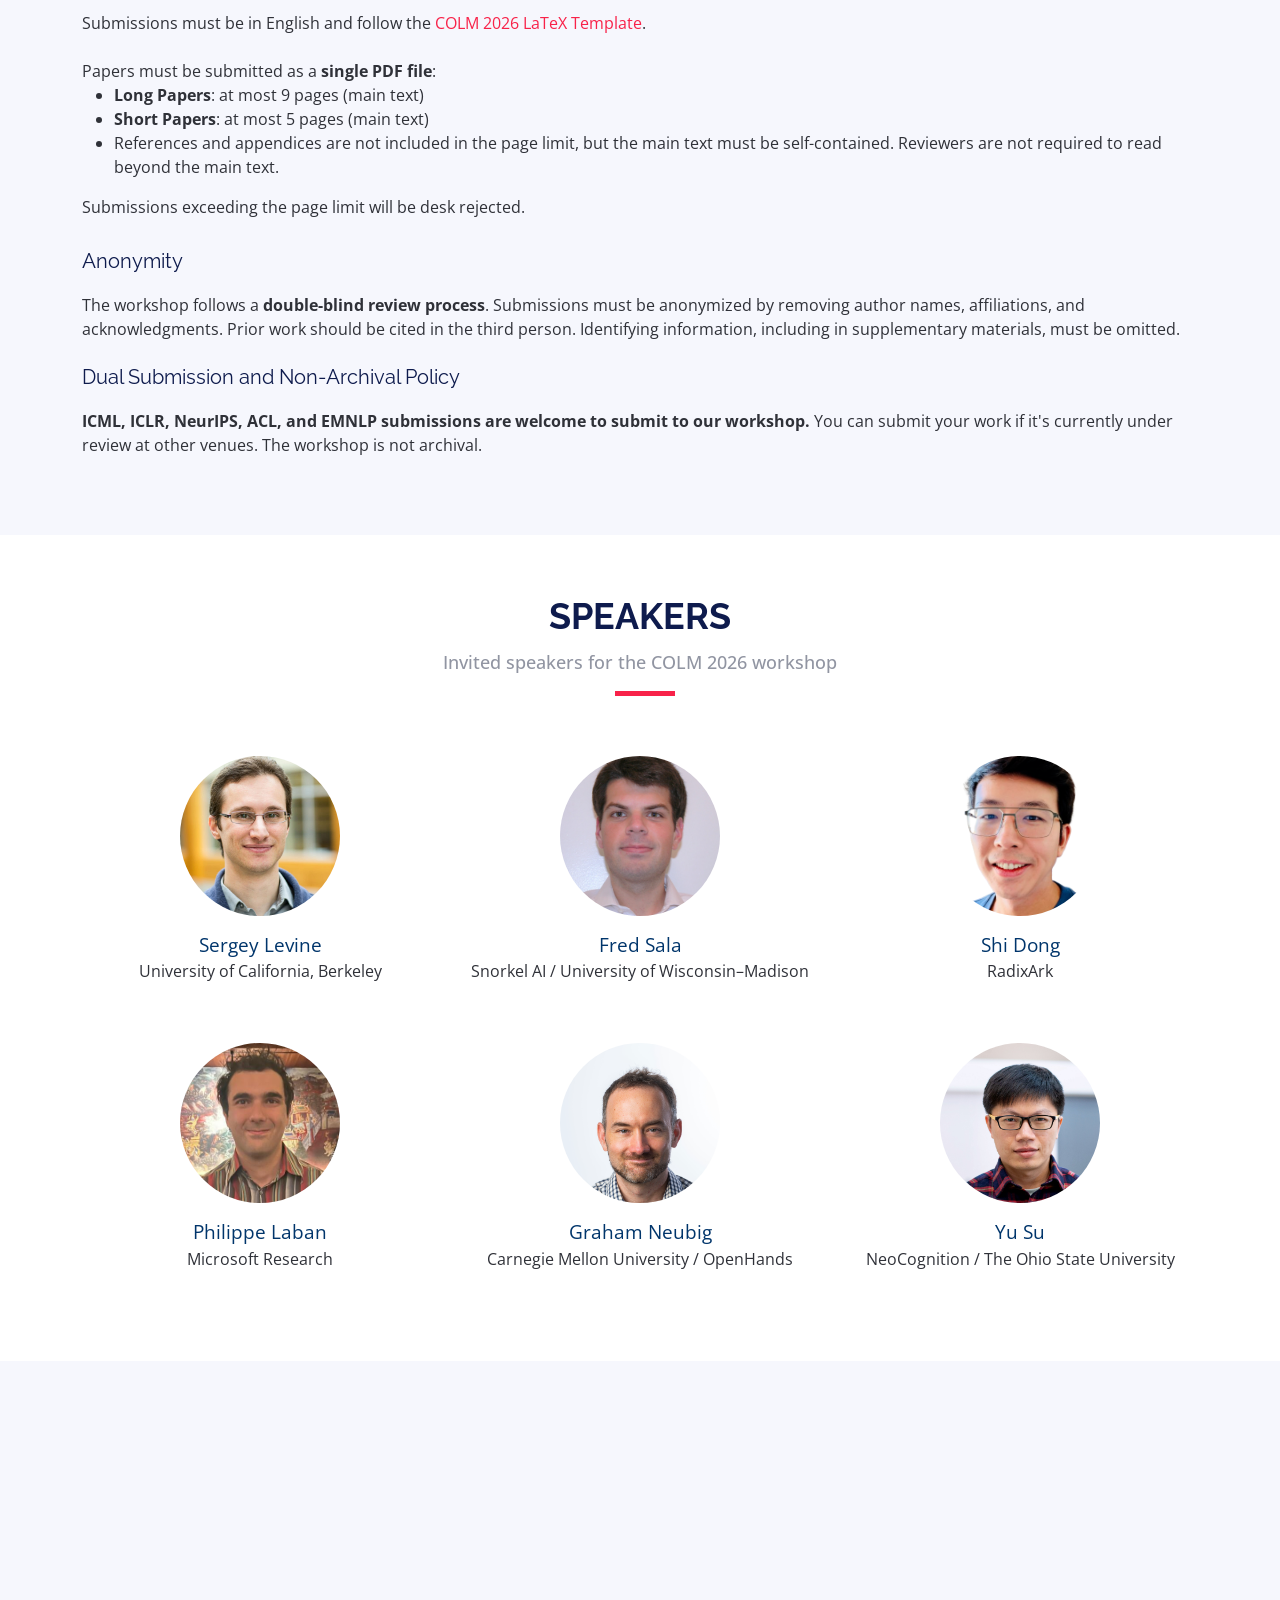
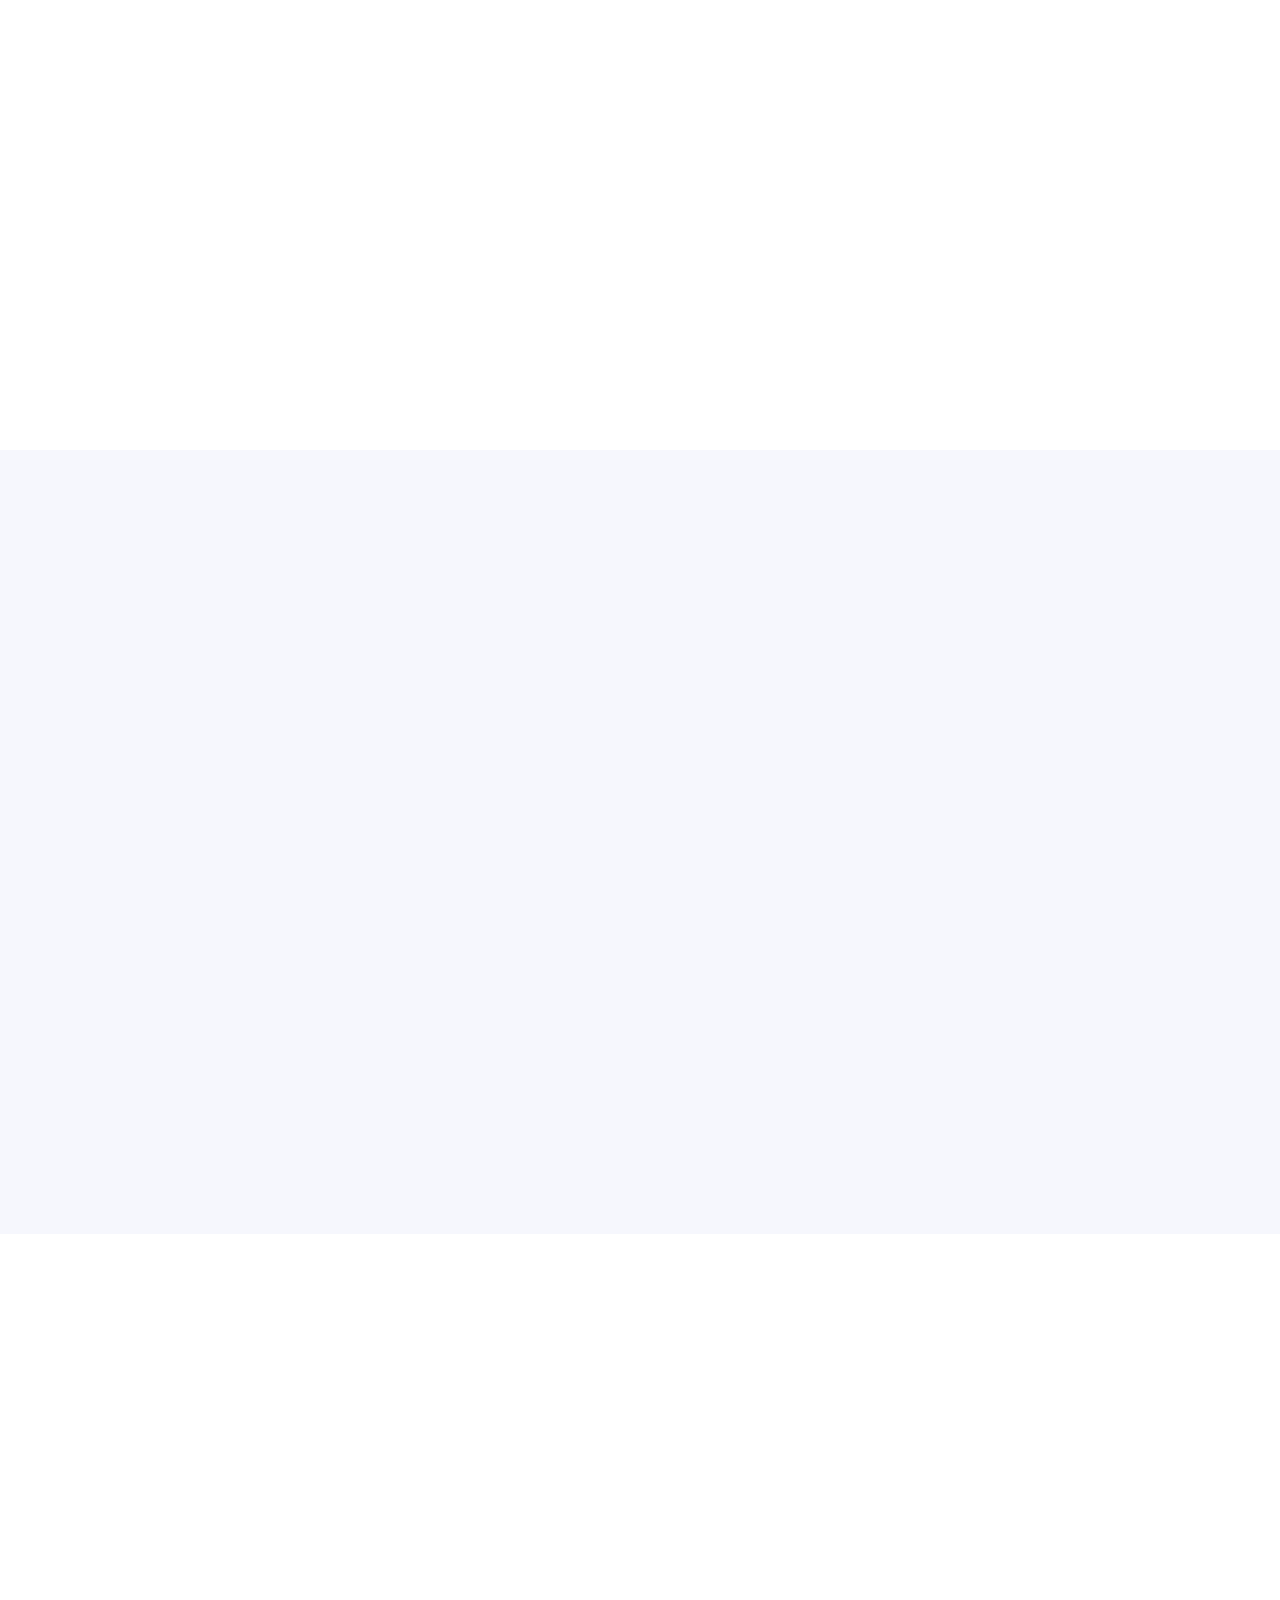
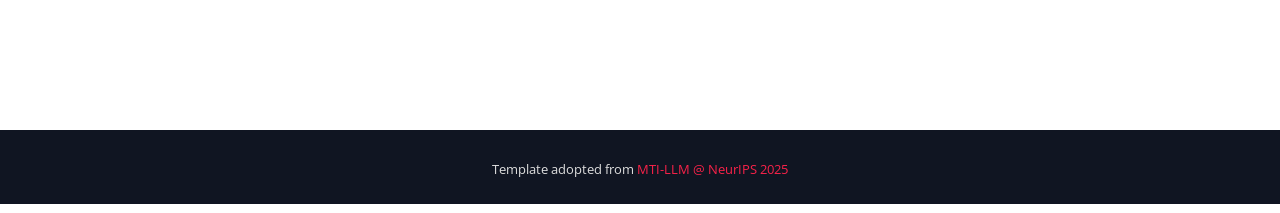
==== commit 2b31252a: "add location/time information" ====
--- a/index.html
+++ b/index.html
@@ -220,7 +220,9 @@
           </a>
           <h2 class="mb-4 pb-0" style="text-transform: none; color: white;">
             October 9th, 2026<br>
-            San Francisco, USA
+            San Francisco, USA<br>
+            Time: 8:30AM - 5:00PM (PDT)<br>
+            Location: Continental Ballroom 6
           </h2>
         
       <!-- <div class="social-links" style="margin-top: 25px;">
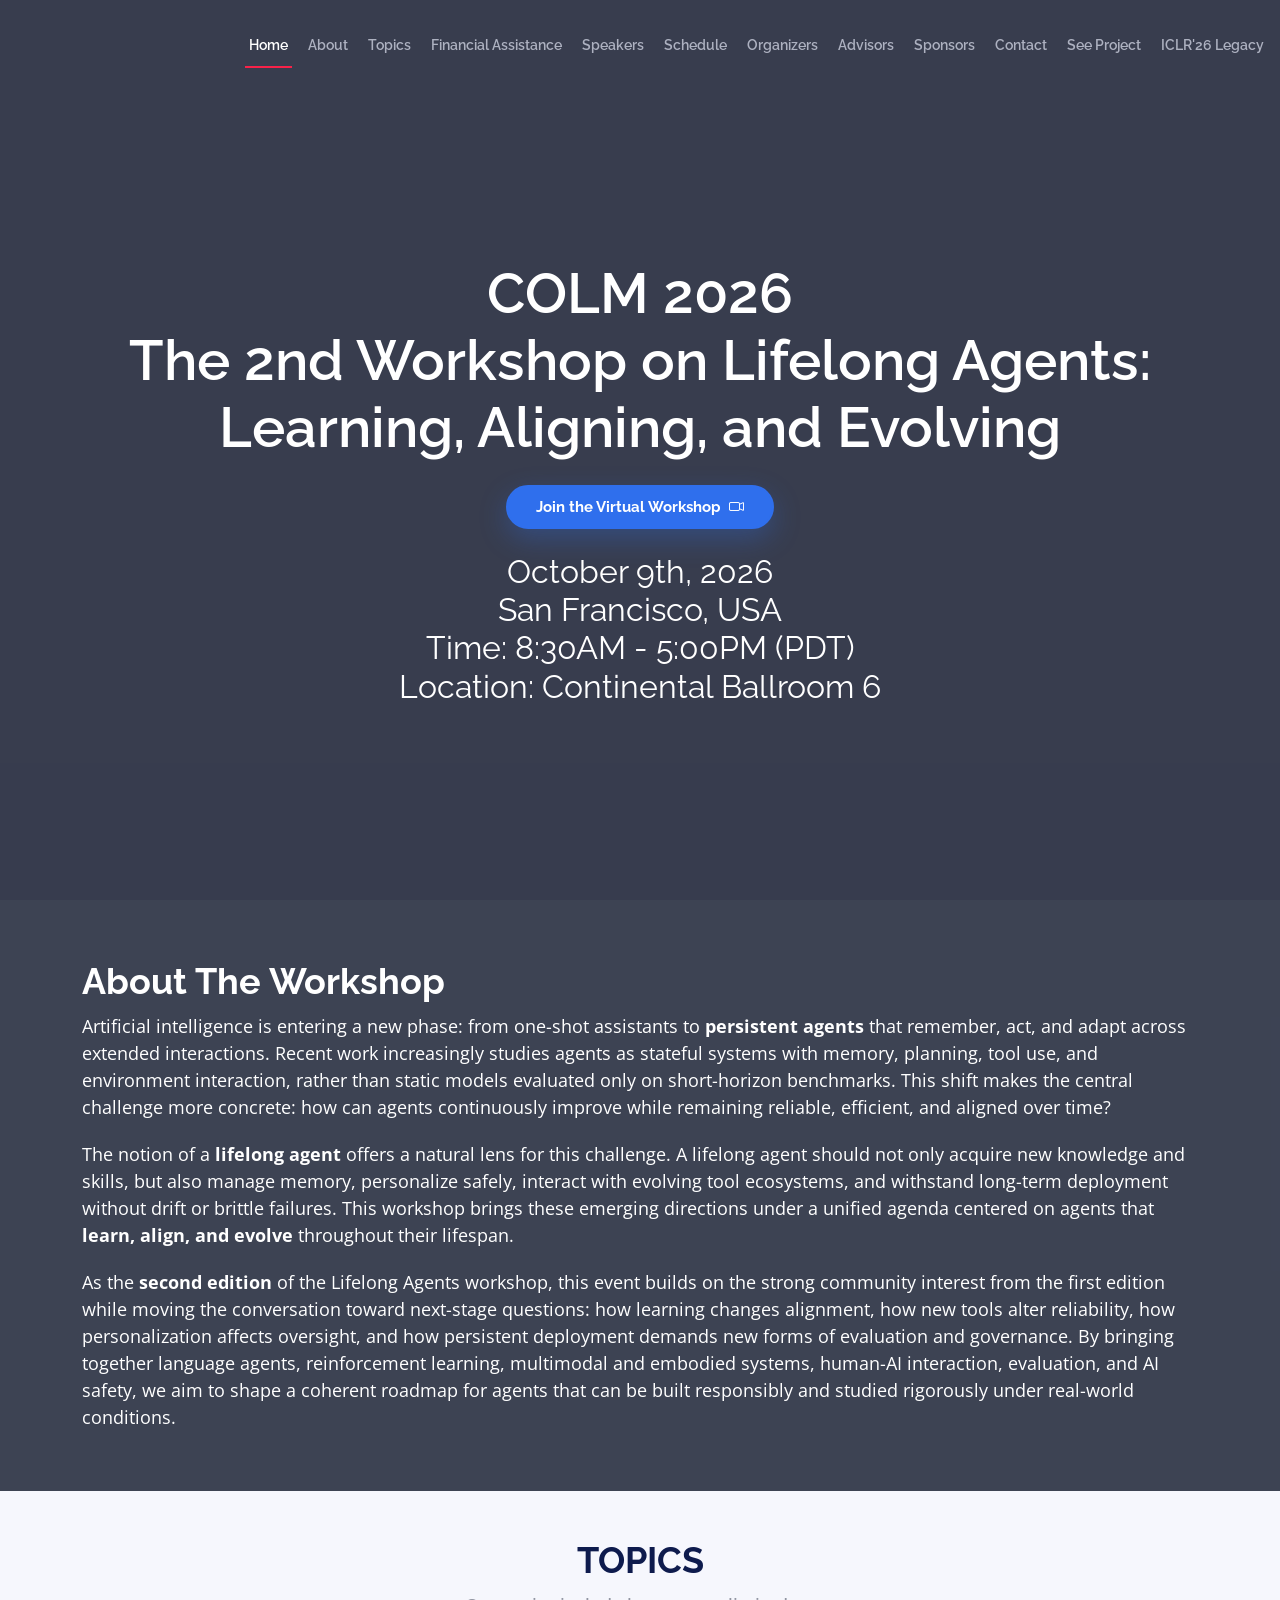
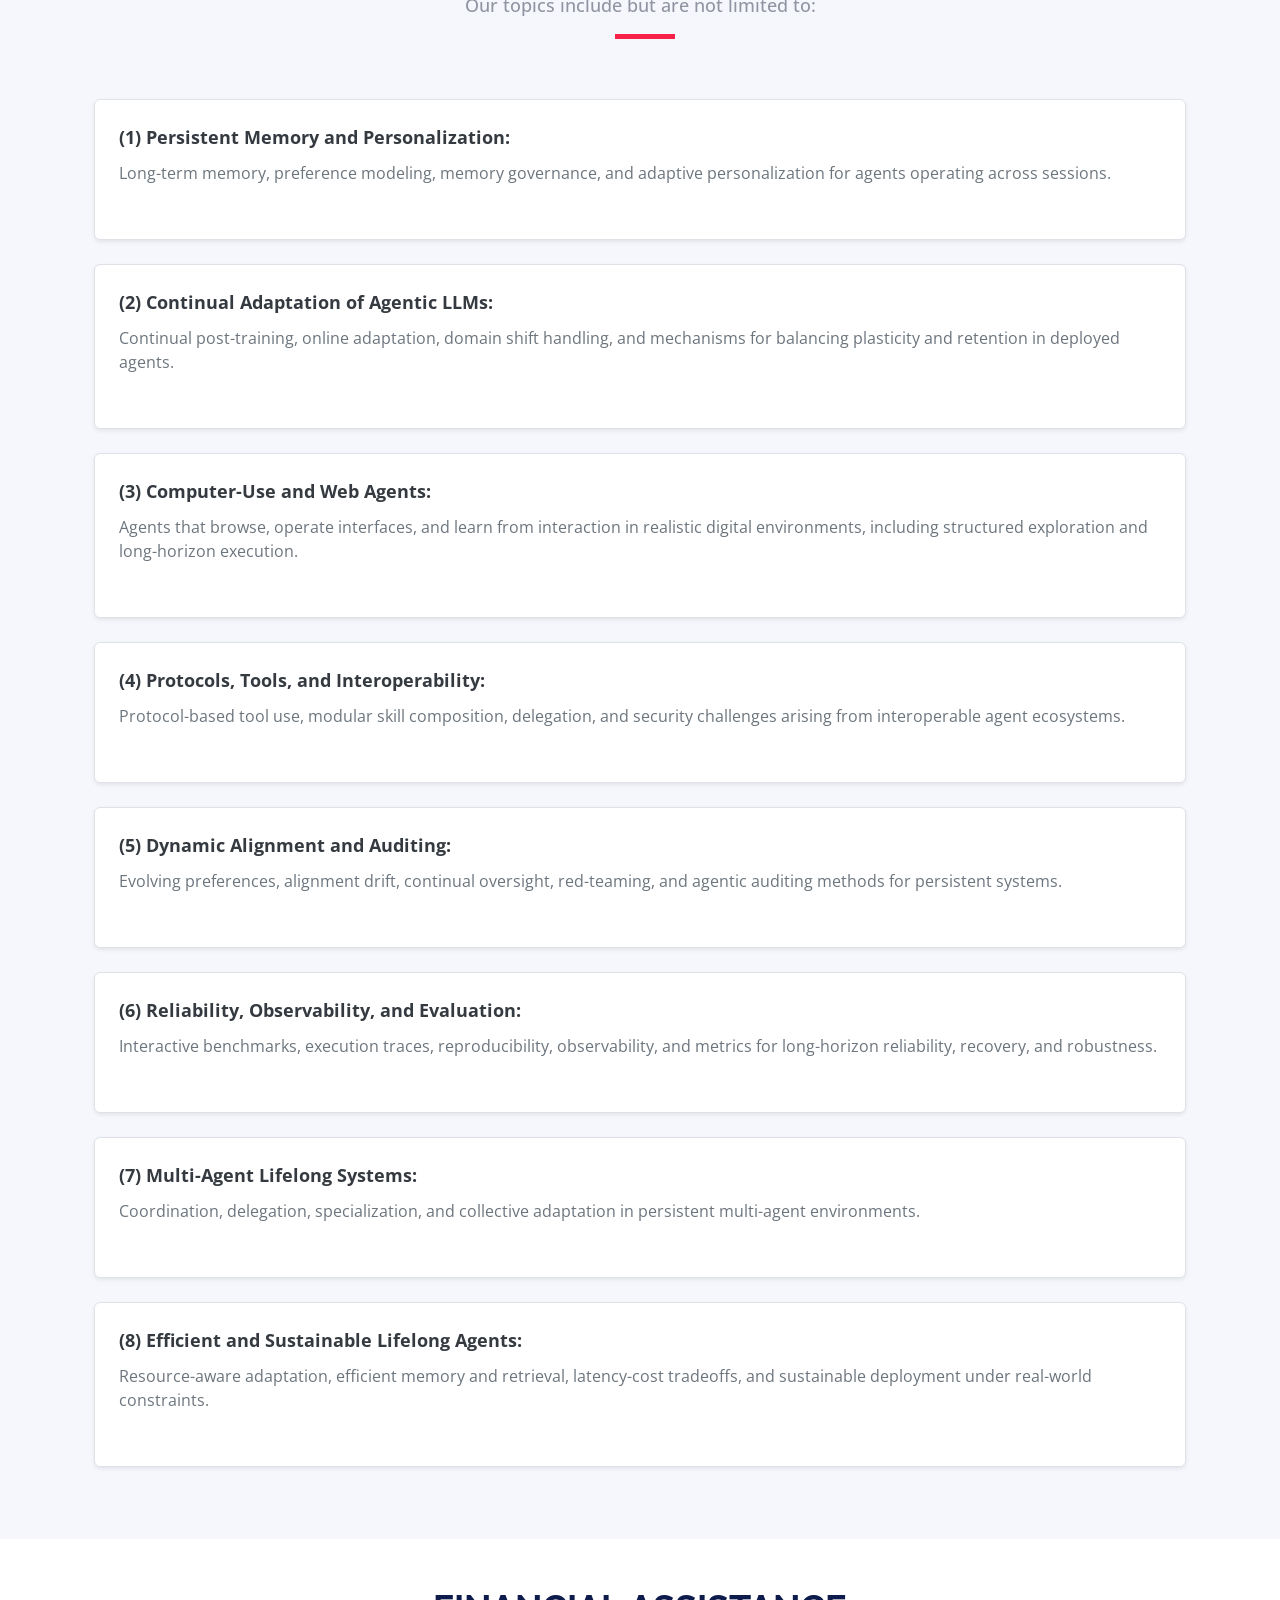
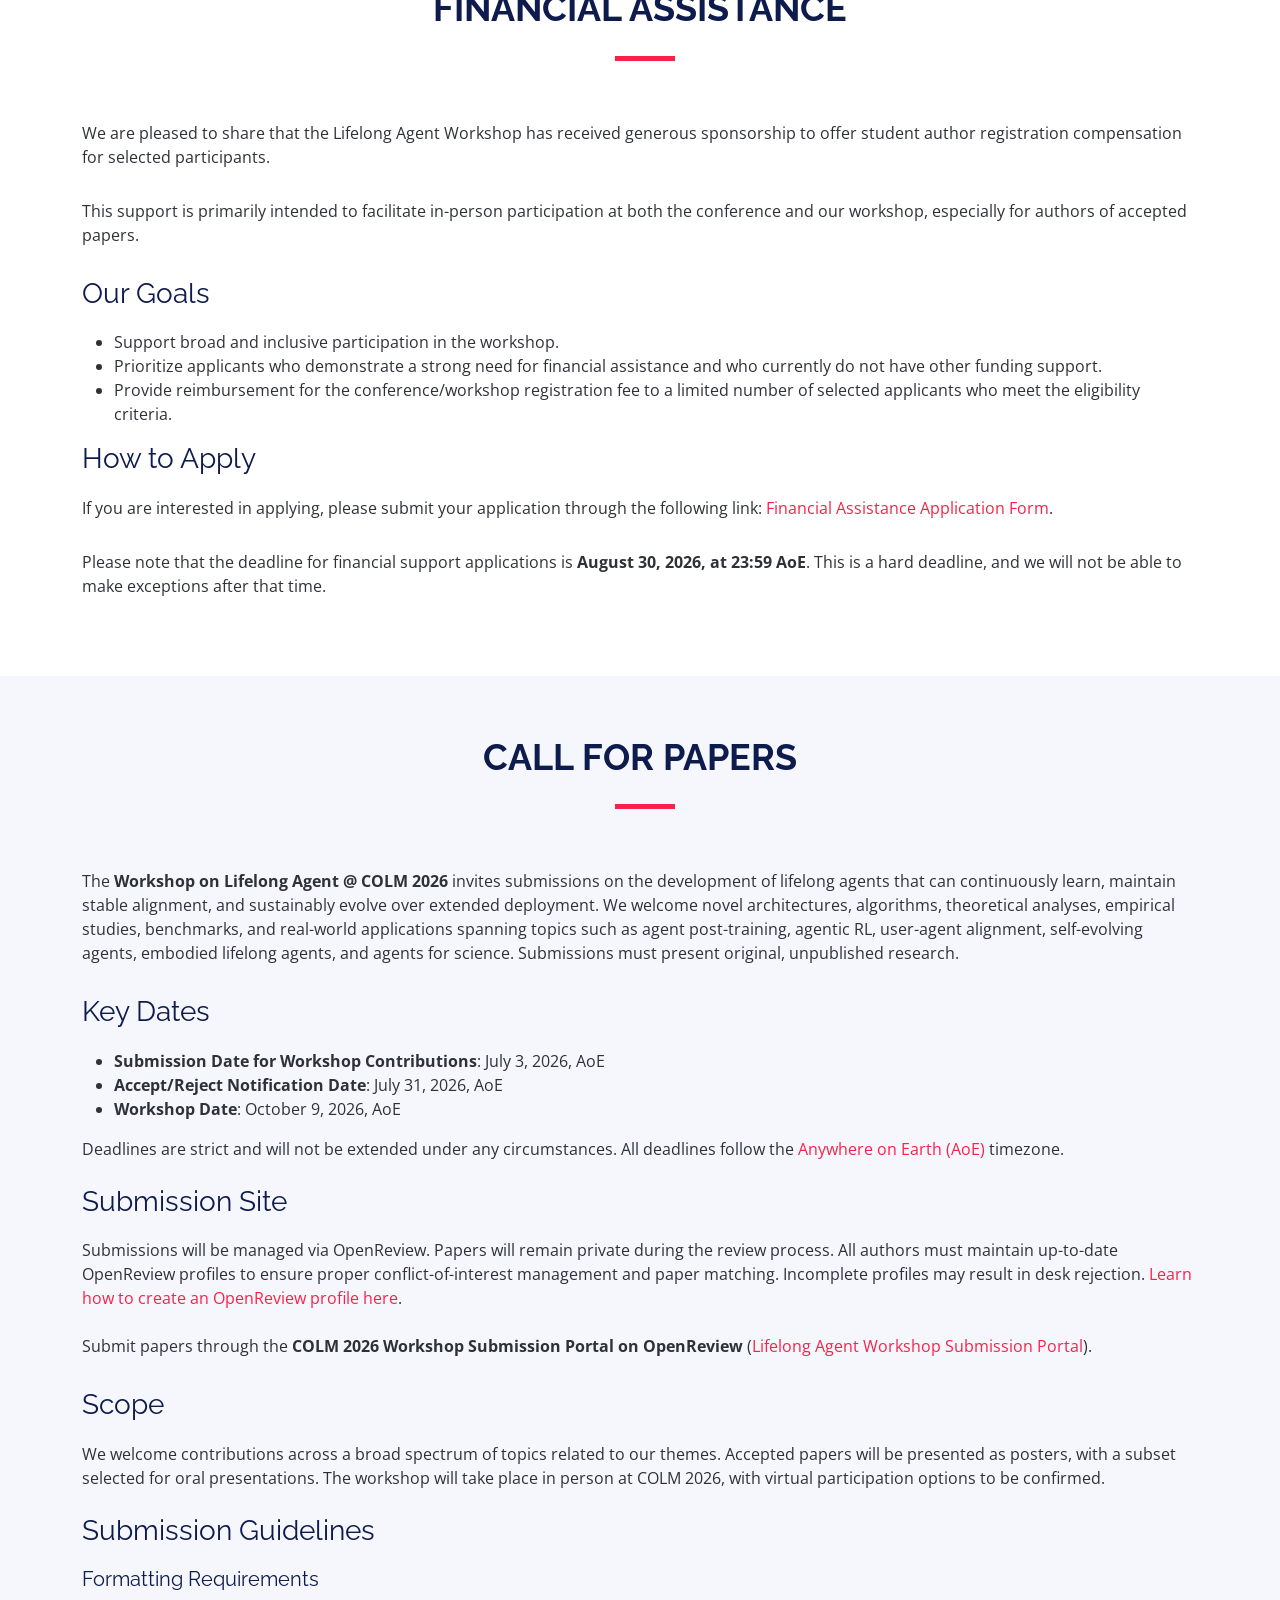
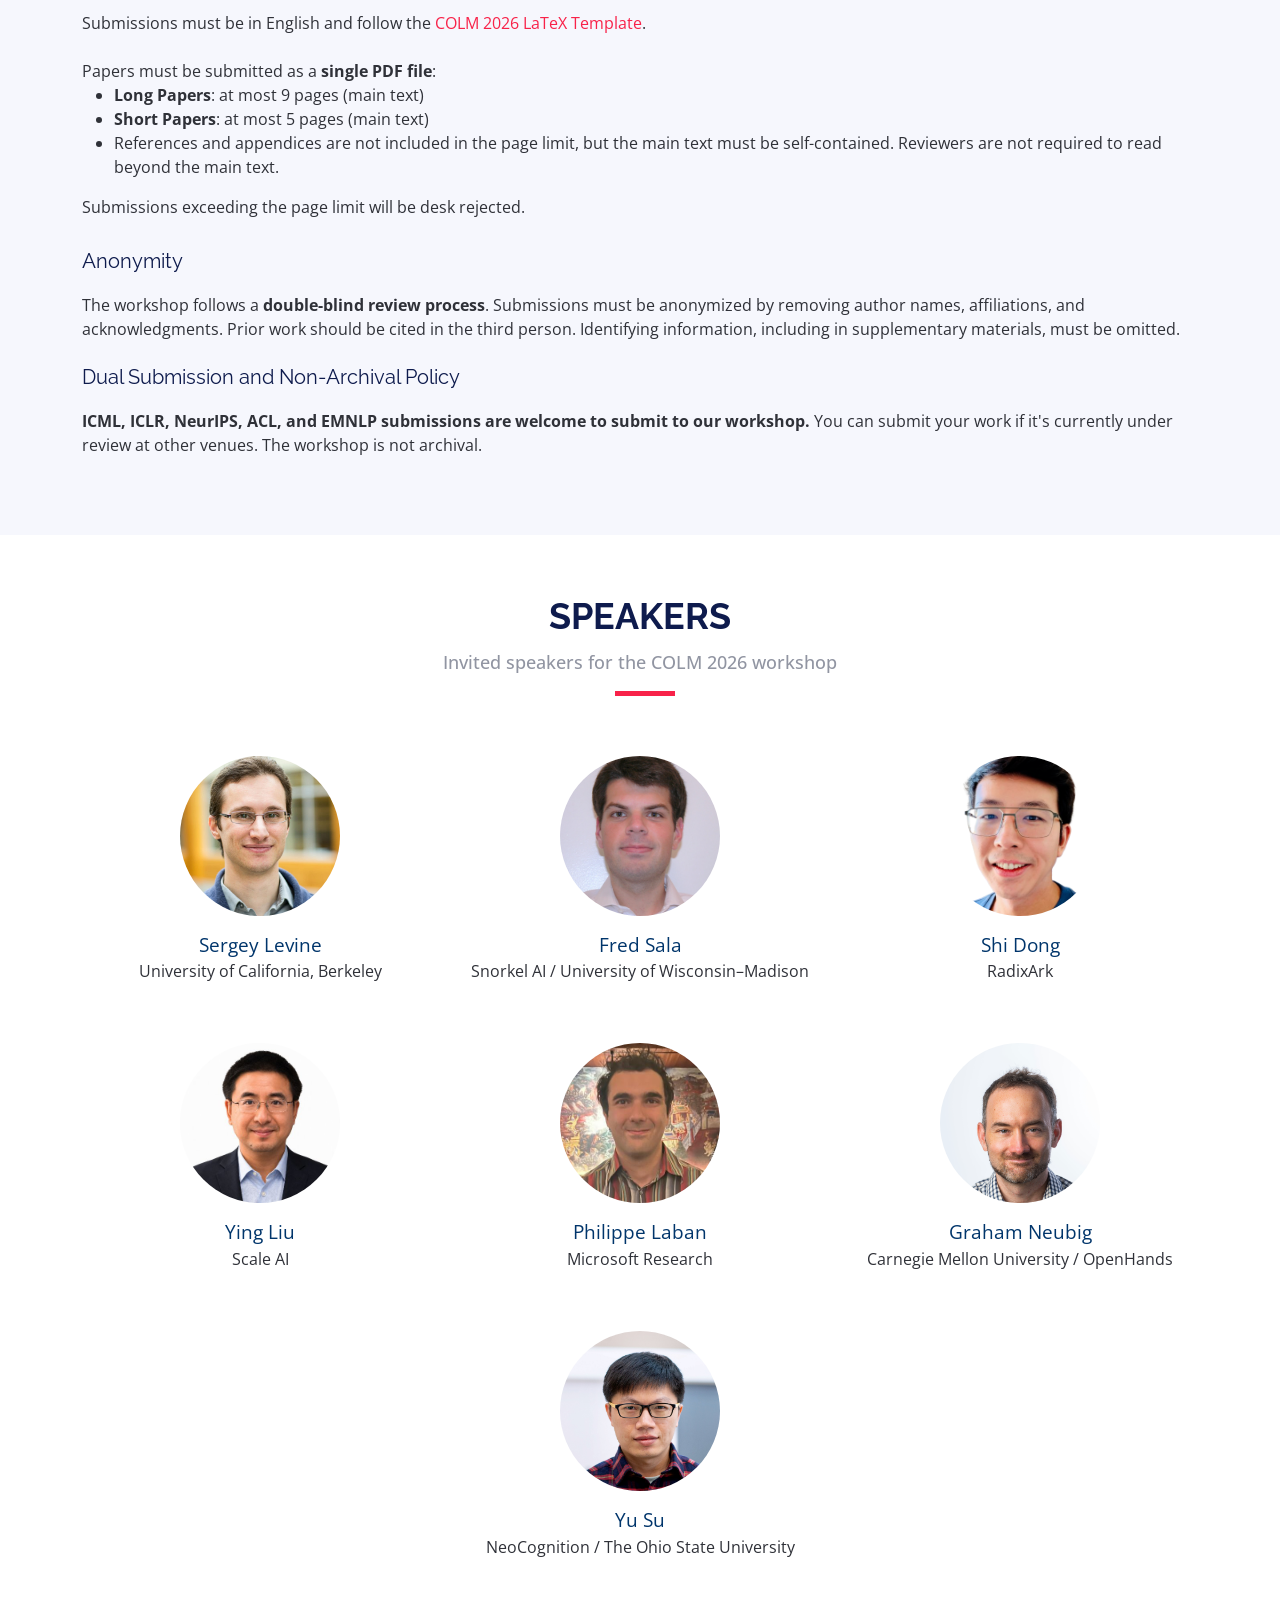
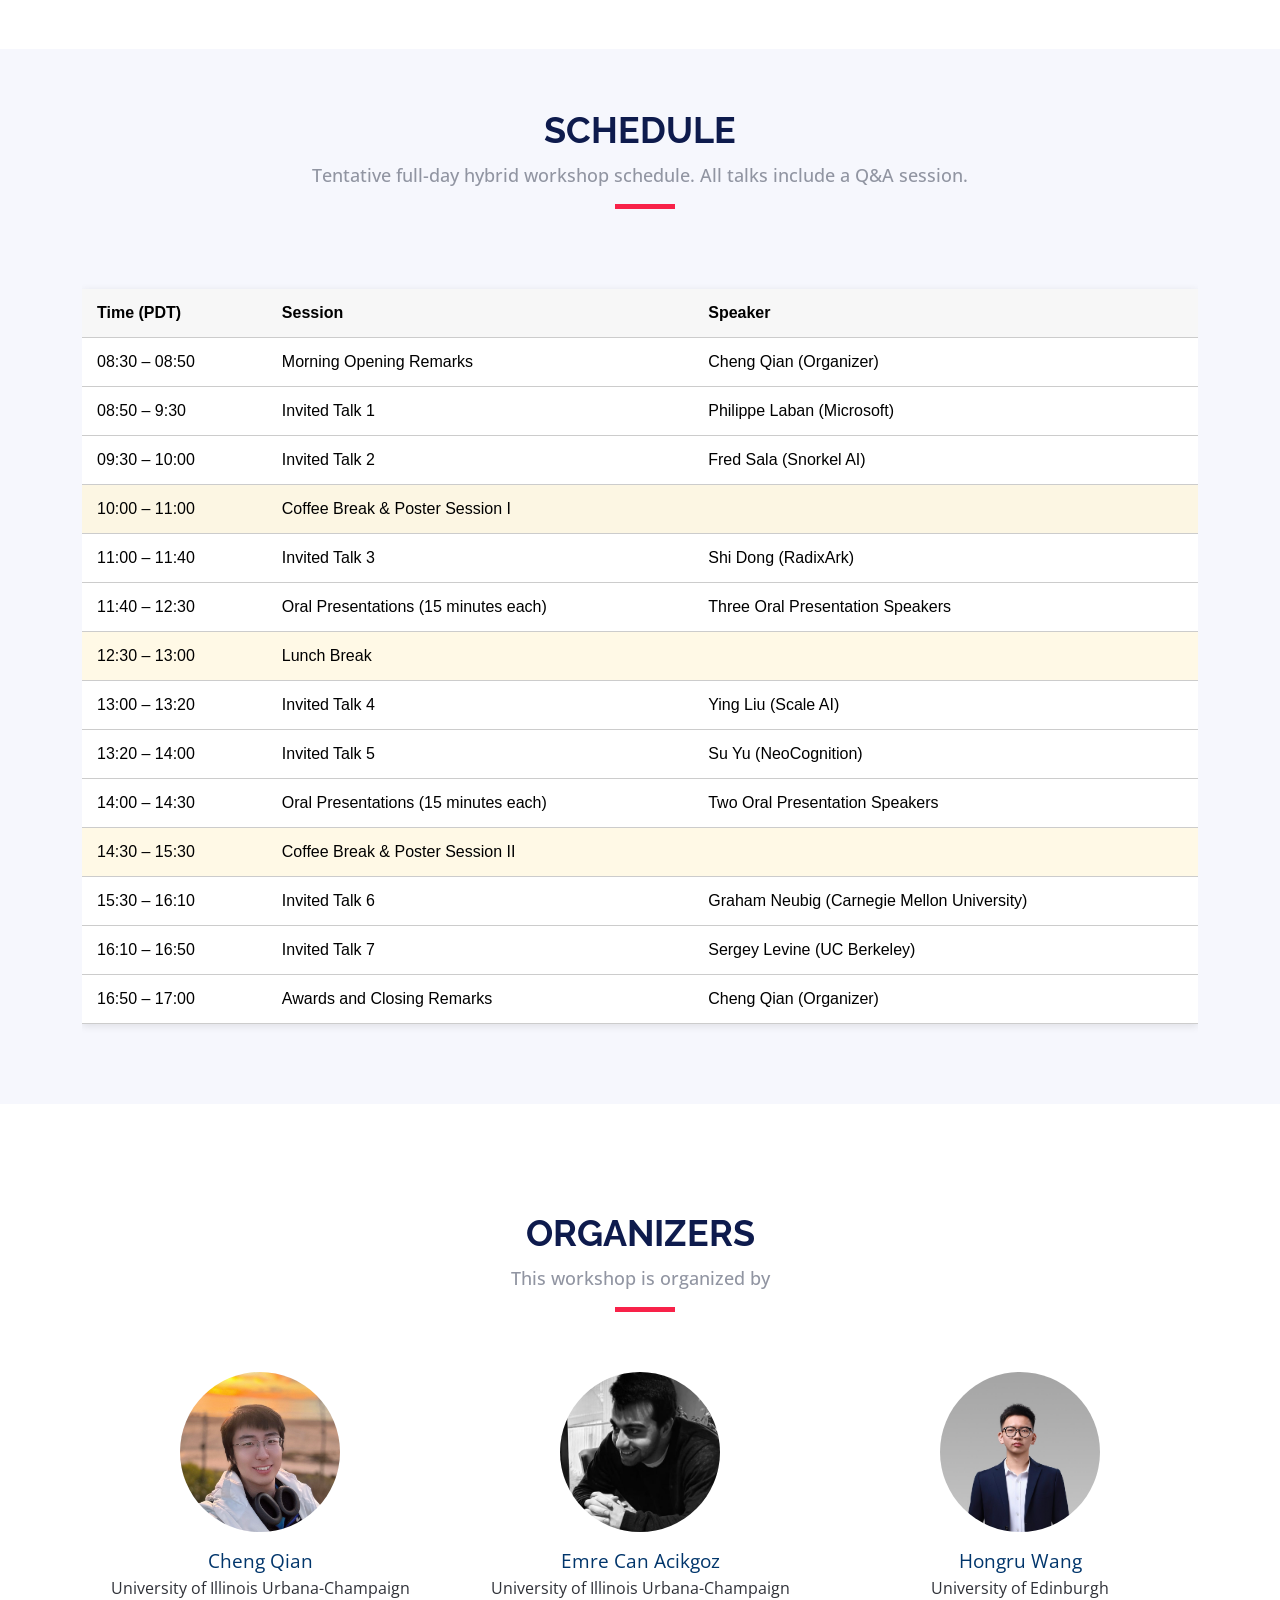
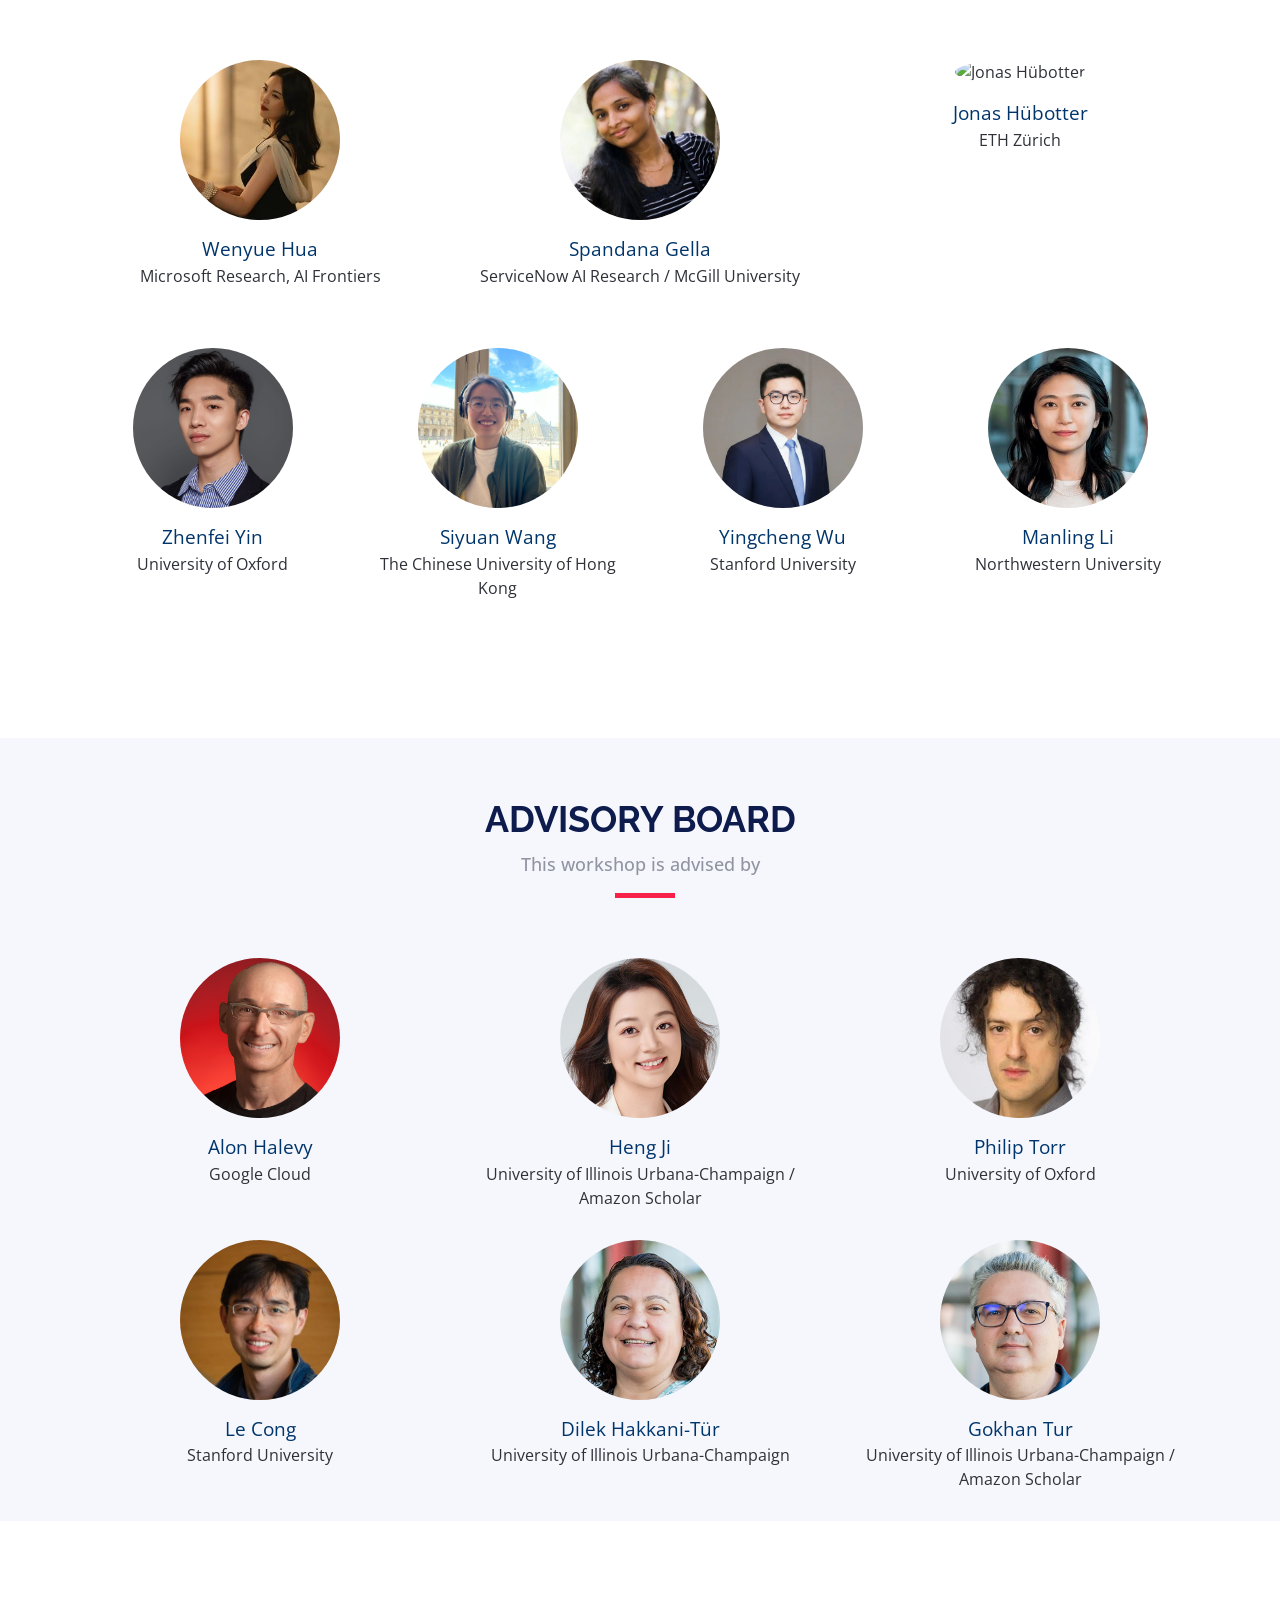
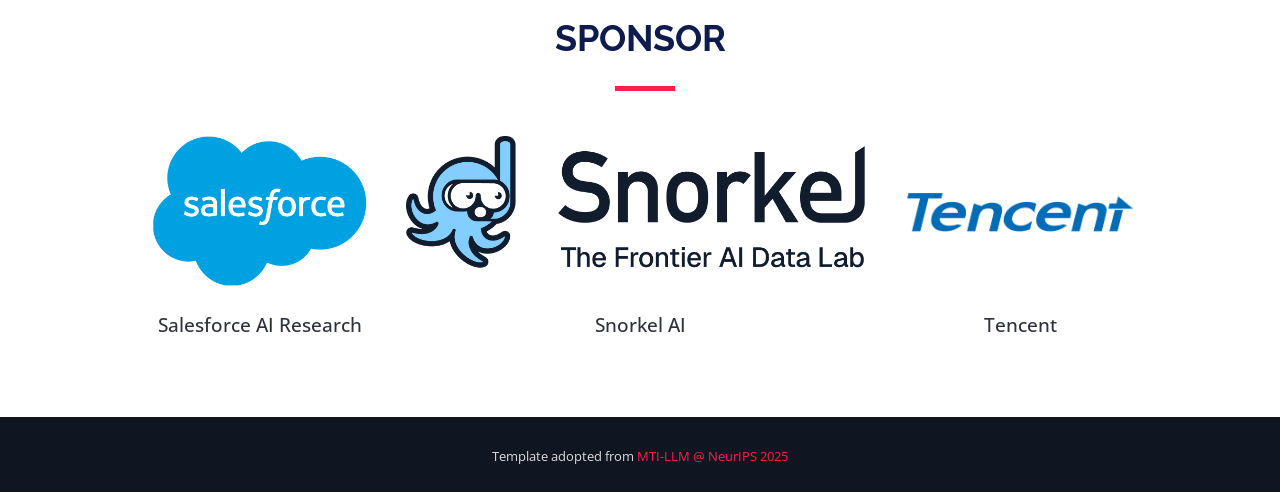
==== commit e1d20792: "new speaker and schedule" ====
--- a/index.html
+++ b/index.html
@@ -533,6 +533,14 @@
               <p>RadixArk</p>
             </div>
           </div>
+
+          <div class="col-lg-4 col-md-6 col-12">
+            <div class="speaker" data-aos="fade-up" data-aos-delay="100">
+              <img src="assets/img/speakers/ying_liu.jpg" alt="Ying Liu" class="img-fluid">
+              <br><a href="https://www.linkedin.com/in/liuying04" style="font-size: 1.2em; color: #00356B;">Ying Liu</a></br>
+              <p>Scale AI</p>
+            </div>
+          </div>
     
           <div class="col-lg-4 col-md-6 col-12">
             <div class="speaker" data-aos="fade-up" data-aos-delay="100">
@@ -619,11 +627,12 @@
             </tr>
             <tr>
               <td class="time">13:00 – 13:20</td>
-              <td>Afternoon Opening Remarks</td>
-              <td>Yingcheng Wu (Organizer)</td>
-            </tr>
+              <td>Invited Talk 4</td>
+              <td>Ying Liu (Scale AI)</td>
+            </tr>
+            <tr>
               <td class="time">13:20 – 14:00</td>
-              <td>Invited Talk 4</td>
+              <td>Invited Talk 5</td>
               <td>Su Yu (NeoCognition)</td>
             </tr>
             <tr>
@@ -637,12 +646,12 @@
             </tr>
             <tr>
               <td class="time">15:30 – 16:10</td>
-              <td>Invited Talk 5</td>
+              <td>Invited Talk 6</td>
               <td>Graham Neubig (Carnegie Mellon University)</td>
             </tr>
             <tr>
               <td class="time">16:10 – 16:50</td>
-              <td>Invited Talk 6</td>
+              <td>Invited Talk 7</td>
               <td>Sergey Levine (UC Berkeley)</td>
             </tr>
             <tr>
